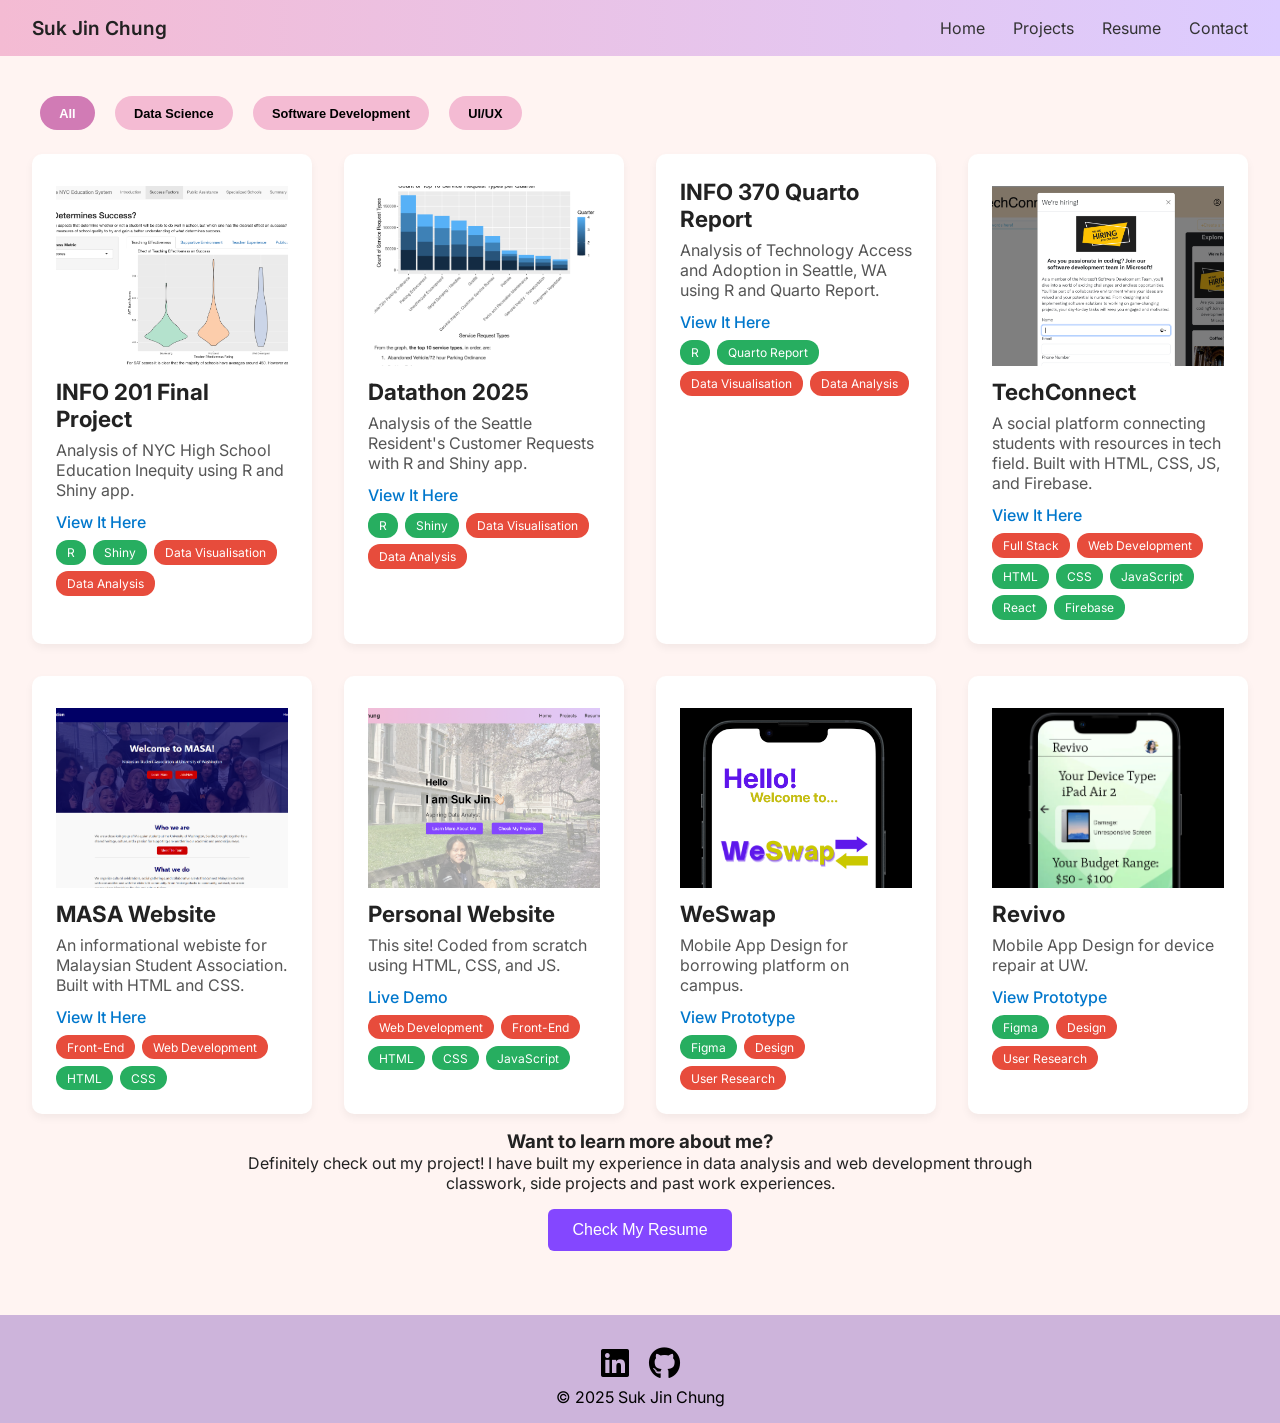
==== projects.html @ 10e208a7 "Update project image" ====
<!DOCTYPE html>
<html lang="en">
    <head>
        <meta charset="UTF-8" />
        <meta name="viewport" content="width=device-width, initial-scale=1.0" />
        <title>Suk Jin Chung | Projects</title>
        <link rel="stylesheet" href="/style.css" />
        <link rel="stylesheet" href="https://cdnjs.cloudflare.com/ajax/libs/font-awesome/6.5.0/css/all.min.css" />
        <link href="https://fonts.googleapis.com/css2?family=Inter:wght@400;600&display=swap" rel="stylesheet" />
    </head>
    <body>
        <div class="wrapper">
        <nav>
            <div class="logo">Suk Jin Chung</div>
            <div class="nav-links">
            <a href="index.html">Home</a>
            <a href="projects.html">Projects</a>
            <a href="https://drive.google.com/file/d/1RbLULfdV2YJrlM1Jq-Now0sCA2J9s1gR/view?usp=sharing" target="_blank">Resume</a>
            <a href="contact.html">Contact</a>
            </div>
        </nav>

        <main>
            
        </main>
        <div class="projects-main">
            <div class="project-menu">
                <button class="filter-btn active" data-category="all">All</button>
                <button class="filter-btn" data-category="datasci">Data Science</button>
                <button class="filter-btn" data-category="software">Software Development</button>
                <button class="filter-btn" data-category="uiux">UI/UX</button>
            </div>
              
              
            <div class="gallery">
                <div class="card" data-category="datasci" data-tags="data visualisation r shiny">
                    <img class="project-img" src="assets/info201.png" alt="project">
                    <h2>INFO 201 Final Project</h2>
                    <p>Analysis of NYC High School Education Inequity using R and Shiny app.</p>
                    <a href="https://ds1kkx-robin0sarah-chartrand.shinyapps.io/final-project-repositories-rchartra/_w_3973d9fc/#%23tab-7052-1" target="_blank">View It Here</a> 
                    <div class="card-tags">
                        <span class="tag tool">R</span>
                        <span class="tag tool">Shiny</span>
                        <span class="tag area">Data Visualisation</span>
                        <span class="tag area">Data Analysis</span>
                    </div>
                </div>
                <div class="card" data-category="datasci">
                    <img class="project-img" src="assets/datathon.png" alt="project">
                    <h2>Datathon 2025</h2>
                    <p>Analysis of the Seattle Resident's Customer Requests with R and Shiny app.</p>
                    <a href="https://sukjin620.shinyapps.io/datathon/" target="_blank">View It Here</a>
                    <div class="card-tags">
                        <span class="tag tool">R</span>
                        <span class="tag tool">Shiny</span>
                        <span class="tag area">Data Visualisation</span>
                        <span class="tag area">Data Analysis</span>
                    </div>
                </div>
                <div class="card" data-category="datasci">
                    <h2>INFO 370 Quarto Report</h2>
                    <p>Analysis of Technology Access and Adoption in Seattle, WA using R and Quarto Report.</p>
                    <a href="" target="_blank">View It Here</a>
                    <div class="card-tags">
                        <span class="tag tool">R</span>
                        <span class="tag tool">Quarto Report</span>
                        <span class="tag area">Data Visualisation</span>
                        <span class="tag area">Data Analysis</span>
                    </div>
                </div>
                <div class="card" data-category="software">
                    <img class="project-img" src="assets/Techconnect.png" alt="project">
                    <h2>TechConnect</h2>
                    <p>A social platform connecting students with resources in tech field. Built with HTML, CSS, JS, and Firebase.</p>
                    <a href="https://info340a9project.web.app/home#%23" target="_blank">View It Here</a>
                    <div class="card-tags">
                        <span class="tag area">Full Stack</span>
                        <span class="tag area">Web Development</span>
                        <span class="tag tool">HTML</span>
                        <span class="tag tool">CSS</span>
                        <span class="tag tool">JavaScript</span>
                        <span class="tag tool">React</span>
                        <span class="tag tool">Firebase</span>
                    </div>
                </div>
                <div class="card" data-category="software" data-category="uiux" data-tags="frontend html css">
                     <img class="project-img" src="assets/MASA_webpage.png" alt="project">
                    <h2>MASA Website</h2>
                    <p>An informational webiste for Malaysian Student Association. Built with HTML and CSS.</p>
                    <a href="" target="_blank">View It Here</a>
                    <div class="card-tags">
                        <span class="tag area">Front-End</span>
                        <span class="tag area">Web Development</span>
                        <span class="tag tool">HTML</span>
                        <span class="tag tool">CSS</span>
                    </div>
                </div>
                <div class="card" data-category="software">
                    <img class="project-img" src="assets/personal_website.png" alt="project">
                    <h2>Personal Website</h2>
                    <p>This site! Coded from scratch using HTML, CSS, and JS.</p>
                    <a href="https://sukjin620.github.io" target="_blank">Live Demo</a>
                    <div class="card-tags">
                        <span class="tag area">Web Development</span>
                        <span class="tag area">Front-End</span>
                        <span class="tag tool">HTML</span>
                        <span class="tag tool">CSS</span>
                        <span class="tag tool">JavaScript</span>
                    </div>
                </div>
                <div class="card" data-category="uiux">
                    <img class="project-img" src="assets/weswap.png" alt="project">
                    <h2>WeSwap</h2>
                    <p>Mobile App Design for borrowing platform on campus.</p>
                    <a href="https://www.figma.com/proto/m5sV371TEf5bDJ8uGW8uot/Final-Project?node-id=0-1&t=L2otKpD1zstfN8Ff-1" target="_blank">View Prototype</a>
                    <div class="card-tags">
                        <span class="tag tool">Figma</span>
                        <span class="tag area">Design</span>
                        <span class="tag area">User Research</span>
                    </div>
                </div>
                <div class="card" data-category="uiux">
                    <img class="project-img" src="assets/revivo.png" alt="project">
                    <h2>Revivo</h2>
                    <p>Mobile App Design for device repair at UW.</p>
                    <a href="https://www.figma.com/proto/0FlEqTnLaHVyFTnfLRvJ4r/Revivo?page-id=4%3A35&node-id=189-1664&p=f&viewport=585%2C210%2C0.21&t=RyrDdCCXHg5W9abr-1&scaling=scale-down&content-scaling=fixed&starting-point-node-id=189%3A1318" target="_blank">View Prototype</a>
                    <div class="card-tags">
                        <span class="tag tool">Figma</span>
                        <span class="tag area">Design</span>
                        <span class="tag area">User Research</span>
                    </div>
                </div>
            </div>
            <section class="learn-more-section">
                <h3>Want to learn more about me?</h3>
                <p>Definitely check out my project! I have built my experience in data analysis and web development through classwork, 
                    side projects and past work experiences.</p>
                <a href="https://drive.google.com/file/d/1RbLULfdV2YJrlM1Jq-Now0sCA2J9s1gR/view?usp=sharing">
                    <button class="primary-btn">Check My Resume</button>
                </a>
            </section>
        </div>
        <footer>
            <div class="social-icons">
                <a href="https://www.linkedin.com/in/suk-jin003/" target="_blank" aria-label="LinkedIn">
                    <i class="fab fa-linkedin fa-2x"></i>
                </a>
                <a href="https://github.com/sukjin620" target="_blank" aria-label="GitHub">
                    <i class="fab fa-github fa-2x"></i>
                </a>
            </div>
            <p>© 2025 Suk Jin Chung</p>
        </footer>
        </div>
        <script src="projects.js"></script>
    </body>
</html>
---- style.css ----
*{    
    margin: 0;
    padding: 0;
    box-sizing: border-box;
}

body{
    font-family: 'Inter', sans-serif;
    background-color: #f4f4f4;
    color: #222;
}
  
nav{
    display: flex;
    justify-content: space-between;
    align-items: center;
    padding: 1rem 2rem;
    background-image: linear-gradient(to right, #f4bbd3, #dcccff);
    position: sticky;
    top: 0;
    z-index: 1000;
}
 
.logo{
    font-weight: 600;
    font-size: 1.2rem;
}
  
.nav-links a{
    margin-left: 1.5rem;
    text-decoration: none;
    color: #333;
    transition: color 0.3s ease;
}
  
.nav-links a:hover{
    color: #0077cc;
}

.wrapper {
    display: flex;
    flex-direction: column;
    min-height: 100vh;
}

footer{
    position: relative;
    text-align: center;
    color: black;
    z-index: 10;
    background-color: #cdb4db;
}

footer p{
    padding-bottom: 1rem;
}

.social-icons{
    margin-top: 2rem;
    margin-bottom: 0.5rem;
}

.social-icons a{
    margin: 0 0.5rem;
    color: #000;
    cursor: pointer;
    text-decoration: none;
}

.social-icons a:hover{
    color: #555;
}

/* Home Page Styling*/
main{
    flex: 1;
    margin: auto;
    padding: 0 2rem;
}

#hello{
    font-size: 2em;
}

.rotating-text {
    height: 1.5em; 
    overflow: hidden;
    position: relative;
  }
  
.text-wrapper{
    display: inline-block;
    animation: scrollText 9s infinite linear forwards;
}
  
.text-wrapper p {
    margin: 0;
    height: 1.5em;
}
  
@keyframes scrollText {
    0%   { transform: translateY(0); }
    20%  { transform: translateY(0); }

    25%  { transform: translateY(-1.9em); }
    45%  { transform: translateY(-1.9em); }

    50%  { transform: translateY(-3.6em); }
    70%  { transform: translateY(-3.6em); }

    75%  { transform: translateY(0); } 
    100% { transform: translateY(0); }
  }
  

.primary-btn{
    padding: 0.75rem 1.5rem;
    font-size: 1rem;
    background-color: #8447ff;
    color: white;
    border: none;
    border-radius: 6px;
    cursor: pointer;
    margin-top: 2rem;
    display: block;
    margin: 1rem auto 0 auto;
    transition: background-color 0.3s ease;
}

.hero-content a{
    text-decoration: none;
}
  
.primary-btn:hover{
    background-color: #af2bbf;
}

.hero{
    width: 100%;
    min-height: 100vh;
    display: flex;
    align-items: center;
    justify-content: center;
    color: black;
}

.bg-pic{
    position: absolute;
    width: 100%;
    height: 100%;
    opacity: 0.35;
    z-index: -1;
    object-fit: cover;
}
  
.hero h1{
    font-size: 2.5rem;
    margin-bottom: 1rem;
}
  
.hero p{
    font-size: 1.2rem;
    color: #555;
}

.button-wrapper{
    display: flex;
    gap: 2rem;
}

.section-wrapper{
    background-color: #FFF4F2;
}

.about-section{
    display: flex;
    align-items: center;
    justify-content: center;
    gap: 2rem;
    padding: 4rem 2rem;
    max-width: 1000px;
    margin: auto;
    flex-wrap: wrap; 
}

.about-img{
    width: 300px;
    max-width: 100%;
    border-radius: 10px;
    object-fit: cover;
}

.about-text{
    flex: 1;
    min-width: 250px;
}

.photo-gallery {
    padding: 2rem;
    text-align: left;
    margin-left: 2rem;
}

.gallery-scroll {
    display: flex;
    gap: 1.5rem;
    overflow-x: auto;
    padding: 1rem 0;
    scroll-snap-type: x mandatory;
}

.photo-card {
    width: 200px;
    height: 250px;
    perspective: 1000px;
    flex: 0 0 auto;
    scroll-snap-align: start;
}

.card-inner {
    width: 100%;
    height: 100%;
    position: relative;
    transform-style: preserve-3d;
    transition: transform 0.6s;
}

.photo-card:hover .card-inner {
    transform: rotateY(180deg);
}

.card-front, .card-back {
    width: 100%;
    height: 100%;
    position: absolute;
    backface-visibility: hidden;
    border-radius: 10px;
    overflow: hidden;
    box-shadow: 0 4px 10px rgba(0, 0, 0, 0.1);
}

.card-front img {
    width: 100%;
    height: 100%;
    object-fit: cover;
}

.card-back {
    background-color: #f4f4f4;
    color: #333;
    transform: rotateY(180deg);
    display: flex;
    align-items: center;
    justify-content: center;
    padding: 1rem;
}

.me-section {
    text-align: center;
    padding: 3rem 2rem;
    width: 70%;
    margin: auto;
}

.traits {
    display: flex;
    flex-wrap: wrap;
    justify-content: center;
    gap: 1rem;
    margin-top: 0.5rem;
    margin-bottom: 2rem;
    padding: 0 1rem;
}

.trait {
    background-color: #f4bbd3;
    padding: 0.75rem 1.2rem;
    border-radius: 20px;
    cursor: grab;
    font-weight: bold;
    transition: transform 0.2s;
    flex: 1 1 auto;
    min-width: 140px;       
    max-width: 220px;
    text-align: center;
}

.trait:active{
    transform: scale(1.1);
  }

.test-tube{
    position: relative;
    width: 100px;
    height: 300px;
    margin: 2rem auto;
    border: 4px solid #999;
    border-radius: 20px 20px 50px 50px;
    overflow: hidden;
    background-color: #eee;
}

.tube-fill{
    position: absolute;
    bottom: 0;
    width: 100%;
    height: 0%;
    background: linear-gradient(to top, #ffc0cb, #d17bb5);
    transition: height 0.5s ease;
    overflow: hidden;
}

.bubbles{
    position: absolute;
    width: 100%;
    height: 100%;
    background-image: radial-gradient(circle, rgba(255,255,255,0.7) 4px, transparent 4px);
    background-size: 20px 20px;
    animation: bubble 2s infinite linear;
    opacity: 0.4;
}

@keyframes bubble{
    from {
      background-position: 0 100%;
    }
    to {
      background-position: 0 0%;
    }
}
#me-image-wrapper{
    text-align: center;
    opacity: 0;
}
  
#me-image-wrapper.visible {
    display: block;
    opacity: 1;
    transition: opacity 0.5s ease;
    cursor: pointer;
}

#me-image-wrapper.hidden {
    display: none;
  }

#me-image {
    margin-top: 2rem;
    width: 200px;
    border-radius: 50%;
    transition: opacity 0.5s ease;
    opacity: 1;
}

.retry-hint {
    margin-top: 0.5rem;
    font-size: 0.9rem;
    color: #666;
}

.learn-more-section{
    text-align: center;
    width: 70%;
    margin: auto;
    padding-bottom: 2rem;
    background-color: #FFF4F2;
}

.learn-more-section a{
    text-decoration: none;
}

  
/* Projects Page Styling*/
.projects-main{
    background-color: #FFF4F2;
    width: 100vw;
    padding: 2rem;
}

.filter-btn.active {
    background-color: #d17bb5;
    color: white;
}

.project-menu{
    text-align: left;
}

.project-menu button {
    background-color: #f4bbd3;
    border: none;
    padding: 0.6rem 1.2rem;
    margin: 0.5rem;
    border-radius: 20px;
    cursor: pointer;
    font-weight: bold;
    transition: background-color 0.3s;
    font-size: 0.8em;
}
  
.project-menu button.active, .project-menu button:hover {
    background-color: #d17bb5;
}
  
.gallery{
    display: grid;
    grid-template-columns: repeat(auto-fit, minmax(280px, 1fr));
    gap: 2rem;
    margin-top: 1rem;
    margin-bottom: 1rem;
}

.card{
    width: 100%;
    max-width: 400px;
    background-color: #fff;
    border-radius: 10px;
    padding: 1.5rem;
    box-shadow: 0 4px 8px rgba(0,0,0,0.05);
    transition: transform 0.2s ease;
}
  
.card:hover{
    transform: scale(1.05);
    box-shadow: 0 6px 20px rgba(0, 0, 0, 0.15);
}
  
.card h2{
    font-size: clamp(1.2rem, 2.5vw, 1.4rem);
    margin-bottom: 0.5rem;
}
  
.card p{
    color: #555;
    font-size: clamp(0.9rem, 2vw, 1rem);
    margin-bottom: 0.75rem;
}

.project-img{
    height: 180px;
    width: 100%;
    object-fit: cover;
    display: block;
    margin-top: 0.5rem;
    margin-bottom: 0.75rem;
}
  
.card a{
    text-decoration: none;
    font-size: clamp(0.9rem, 2vw, 1rem);
    color: #0077cc;
    font-weight: 500;
}

.card a:hover {
    text-decoration: underline;
}
   
.card-tags{
    margin-top: 0.5rem;
    display: flex;
    gap: 0.4rem;
    font-size: clamp(0.8rem, 2vw, 1rem);
    flex-wrap: wrap;
}
  
.tag.area{
    background-color: #e74c3c;
    color: white;
    border-radius: 12px;
    padding: 0.3rem 0.7rem;
    font-size: 0.75rem;
}

.tag.tool{
    background-color: #27ae60;
    color: white;
    border-radius: 12px;
    padding: 0.3rem 0.7rem;
    font-size: 0.75rem;
}
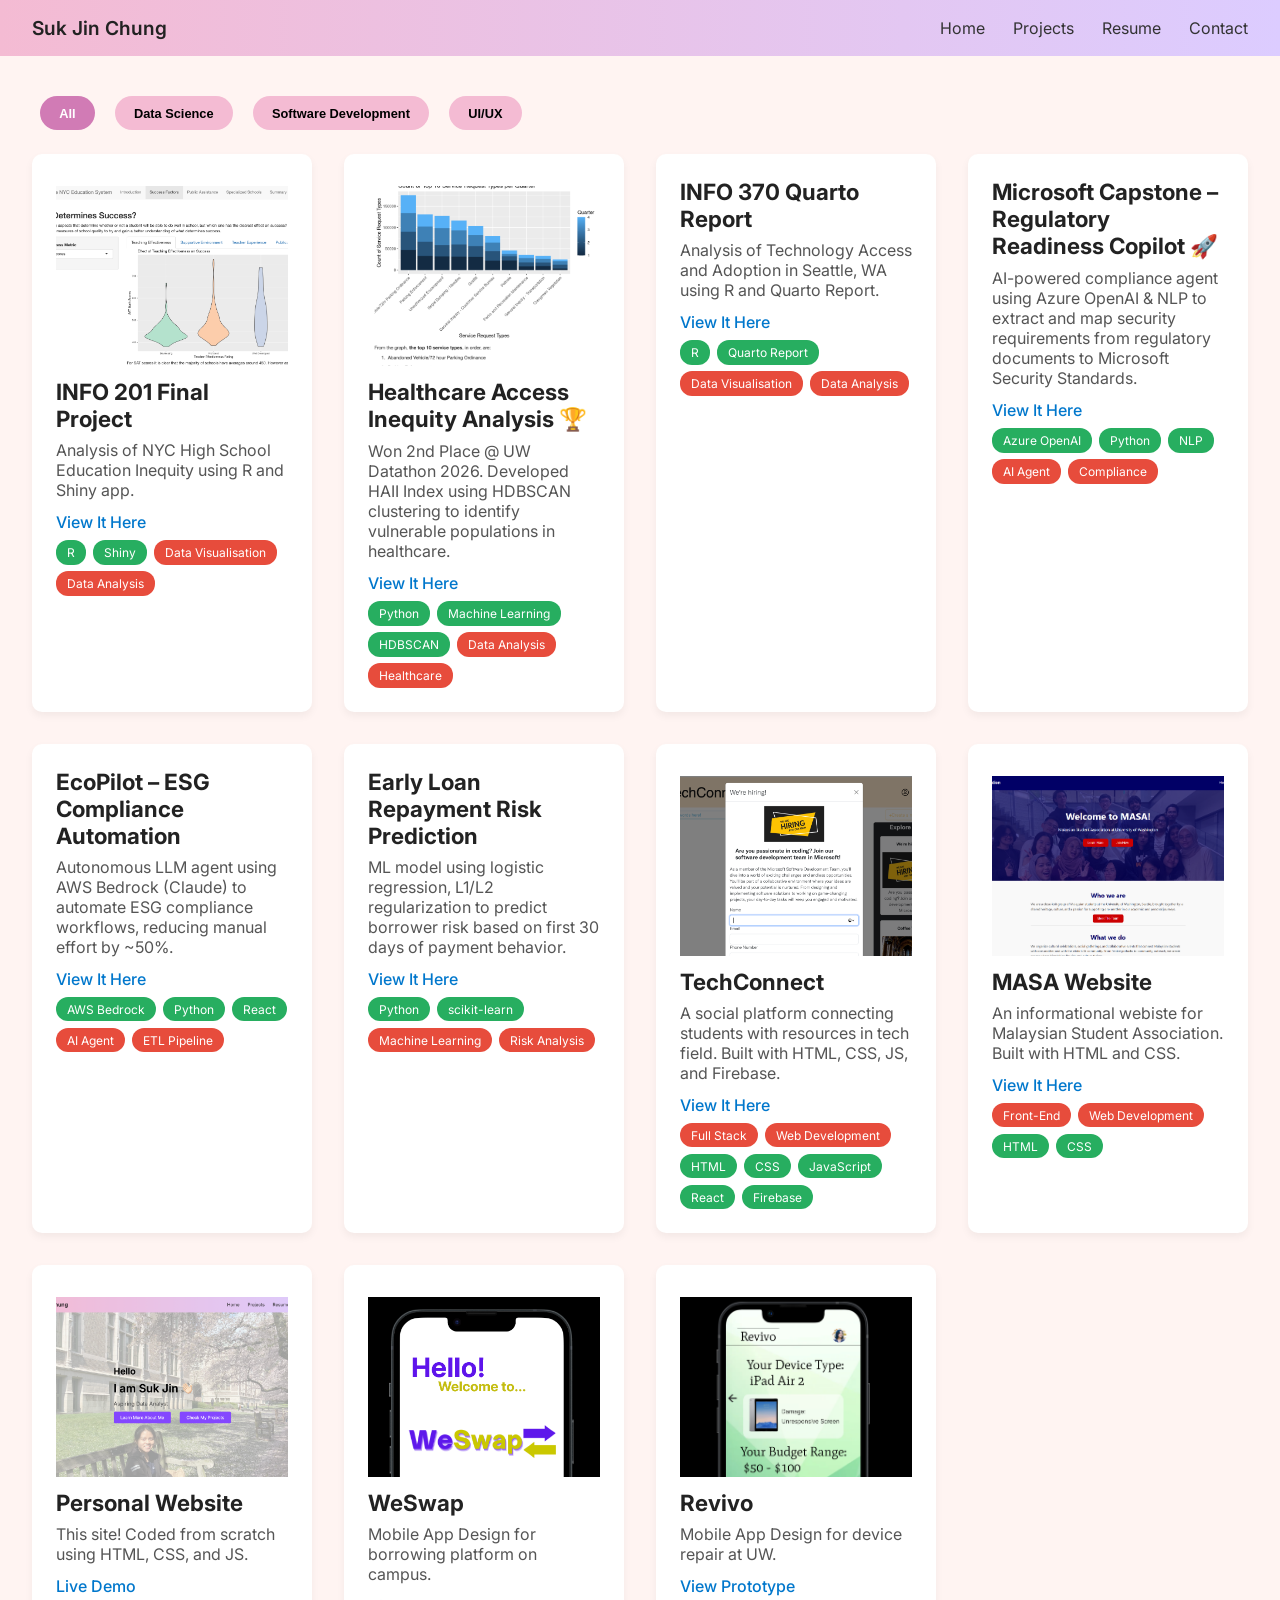
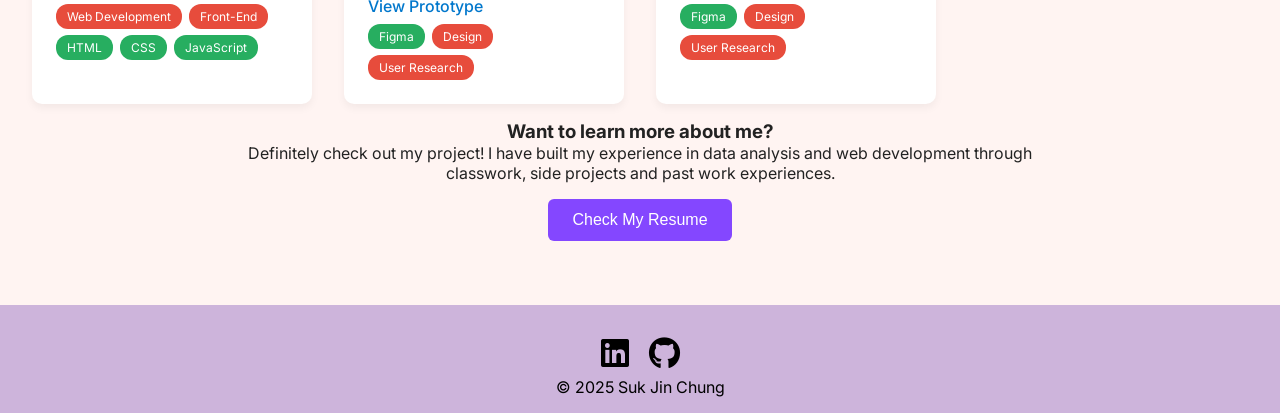
==== commit 272a7152: "update projects" ====
--- a/projects.html
+++ b/projects.html
@@ -47,14 +47,15 @@
                 </div>
                 <div class="card" data-category="datasci">
                     <img class="project-img" src="assets/datathon.png" alt="project">
-                    <h2>Datathon 2025</h2>
-                    <p>Analysis of the Seattle Resident's Customer Requests with R and Shiny app.</p>
-                    <a href="https://sukjin620.shinyapps.io/datathon/" target="_blank">View It Here</a>
+                    <h2>Healthcare Access Inequity Analysis 🏆</h2>
+                    <p>Won 2nd Place @ UW Datathon 2026. Developed HAII Index using HDBSCAN clustering to identify vulnerable populations in healthcare.</p>
+                    <a href="https://github.com/Nandini393/HealthcareAccessInequalityAnalysis" target="_blank">View It Here</a>
                     <div class="card-tags">
-                        <span class="tag tool">R</span>
-                        <span class="tag tool">Shiny</span>
-                        <span class="tag area">Data Visualisation</span>
+                        <span class="tag tool">Python</span>
+                        <span class="tag tool">Machine Learning</span>
+                        <span class="tag tool">HDBSCAN</span>
                         <span class="tag area">Data Analysis</span>
+                        <span class="tag area">Healthcare</span>
                     </div>
                 </div>
                 <div class="card" data-category="datasci">
@@ -66,6 +67,41 @@
                         <span class="tag tool">Quarto Report</span>
                         <span class="tag area">Data Visualisation</span>
                         <span class="tag area">Data Analysis</span>
+                    </div>
+                </div>
+                <div class="card" data-category="datasci">
+                    <h2>Microsoft Capstone – Regulatory Readiness Copilot 🚀</h2>
+                    <p>AI-powered compliance agent using Azure OpenAI & NLP to extract and map security requirements from regulatory documents to Microsoft Security Standards.</p>
+                    <a href="" target="_blank">View It Here</a>
+                    <div class="card-tags">
+                        <span class="tag tool">Azure OpenAI</span>
+                        <span class="tag tool">Python</span>
+                        <span class="tag tool">NLP</span>
+                        <span class="tag area">AI Agent</span>
+                        <span class="tag area">Compliance</span>
+                    </div>
+                </div>
+                <div class="card" data-category="datasci">
+                    <h2>EcoPilot – ESG Compliance Automation</h2>
+                    <p>Autonomous LLM agent using AWS Bedrock (Claude) to automate ESG compliance workflows, reducing manual effort by ~50%.</p>
+                    <a href="" target="_blank">View It Here</a>
+                    <div class="card-tags">
+                        <span class="tag tool">AWS Bedrock</span>
+                        <span class="tag tool">Python</span>
+                        <span class="tag tool">React</span>
+                        <span class="tag area">AI Agent</span>
+                        <span class="tag area">ETL Pipeline</span>
+                    </div>
+                </div>
+                <div class="card" data-category="datasci">
+                    <h2>Early Loan Repayment Risk Prediction</h2>
+                    <p>ML model using logistic regression, L1/L2 regularization to predict borrower risk based on first 30 days of payment behavior.</p>
+                    <a href="" target="_blank">View It Here</a>
+                    <div class="card-tags">
+                        <span class="tag tool">Python</span>
+                        <span class="tag tool">scikit-learn</span>
+                        <span class="tag area">Machine Learning</span>
+                        <span class="tag area">Risk Analysis</span>
                     </div>
                 </div>
                 <div class="card" data-category="software">
@@ -154,4 +190,4 @@
         </div>
         <script src="projects.js"></script>
     </body>
-</html>
+</html>
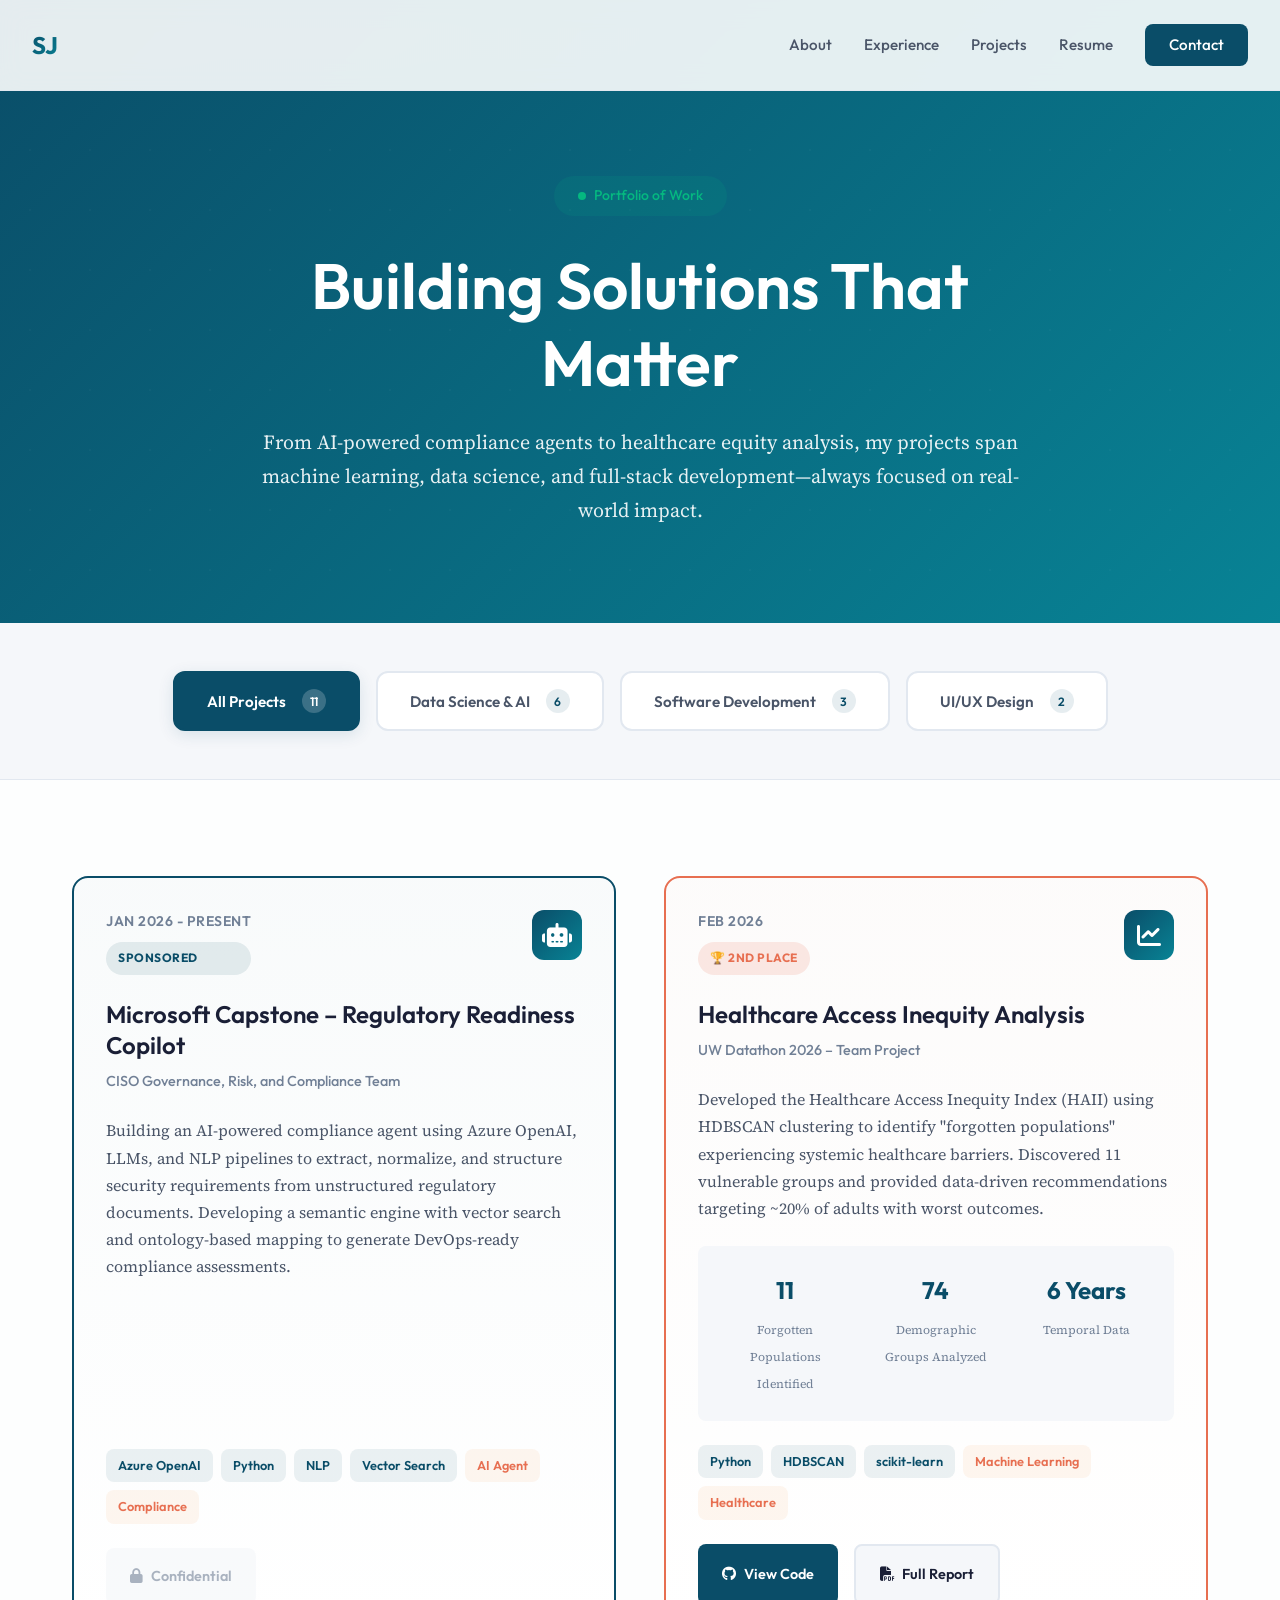
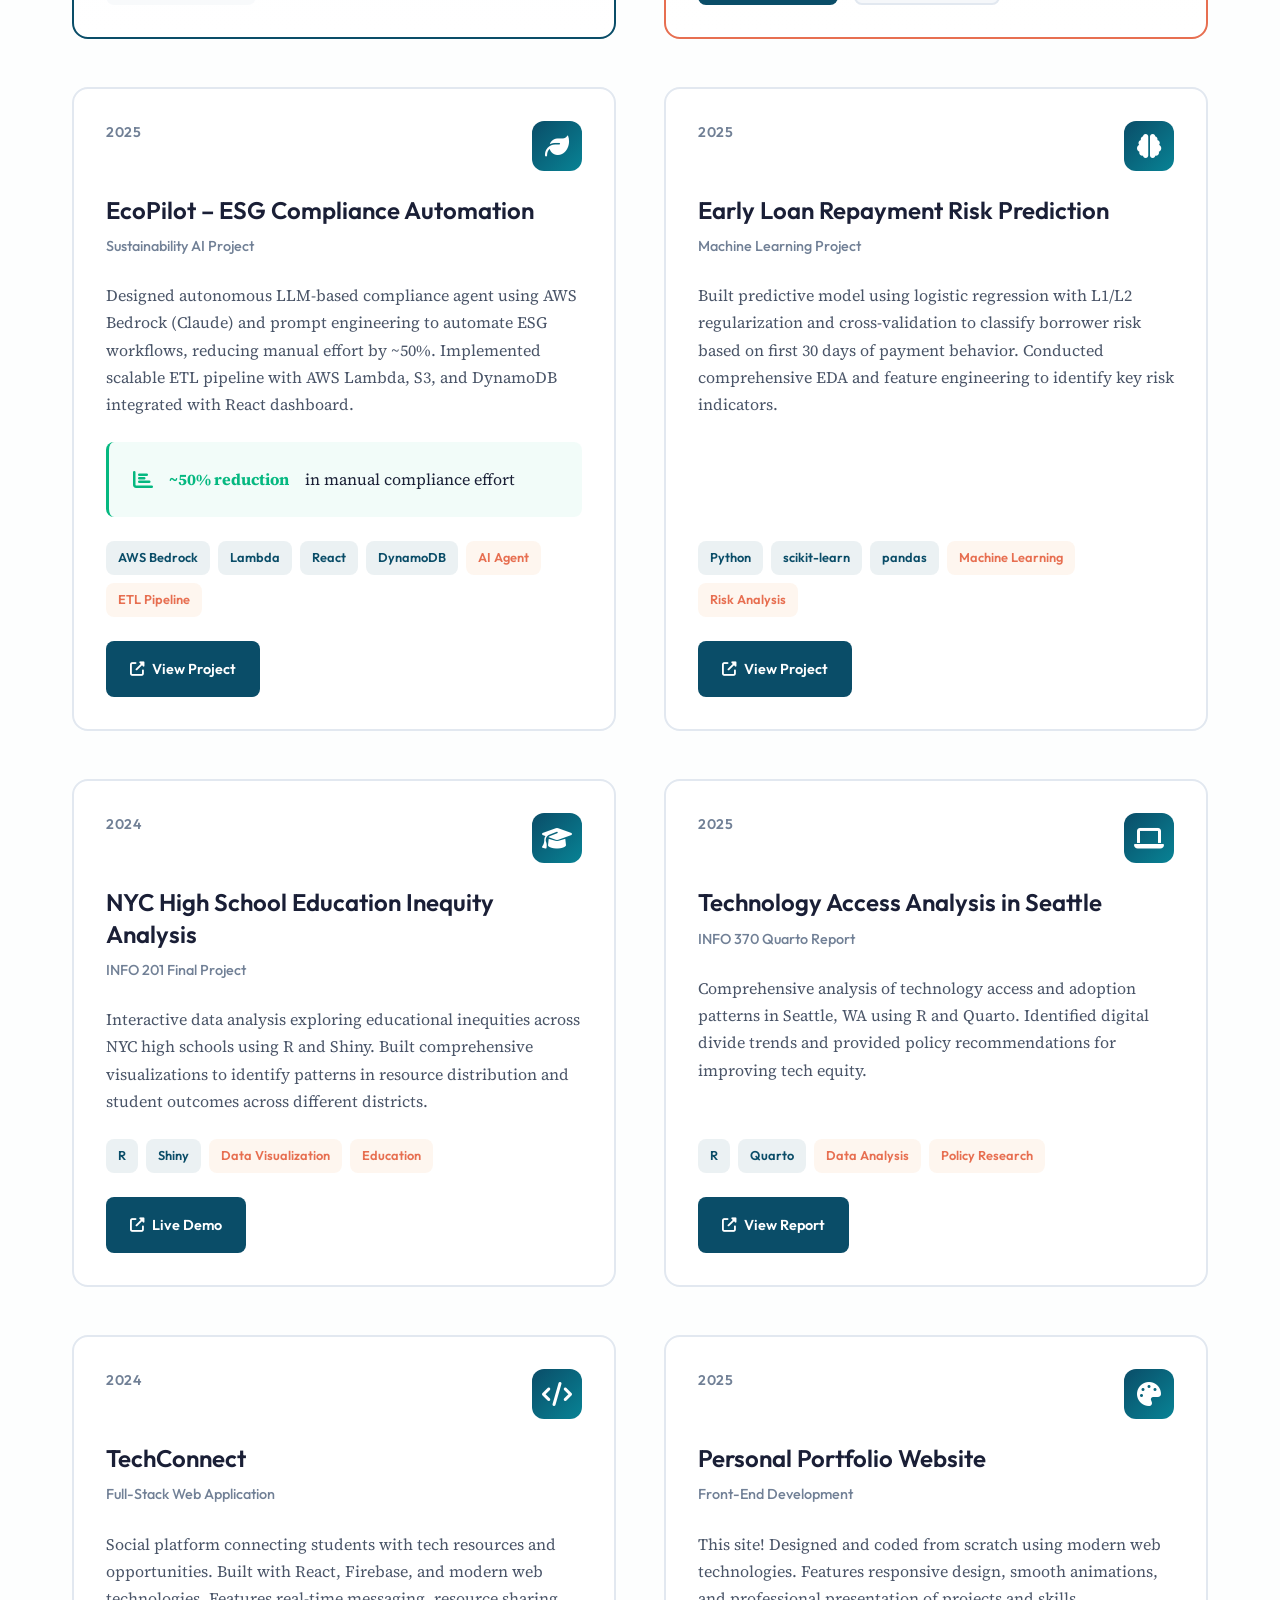
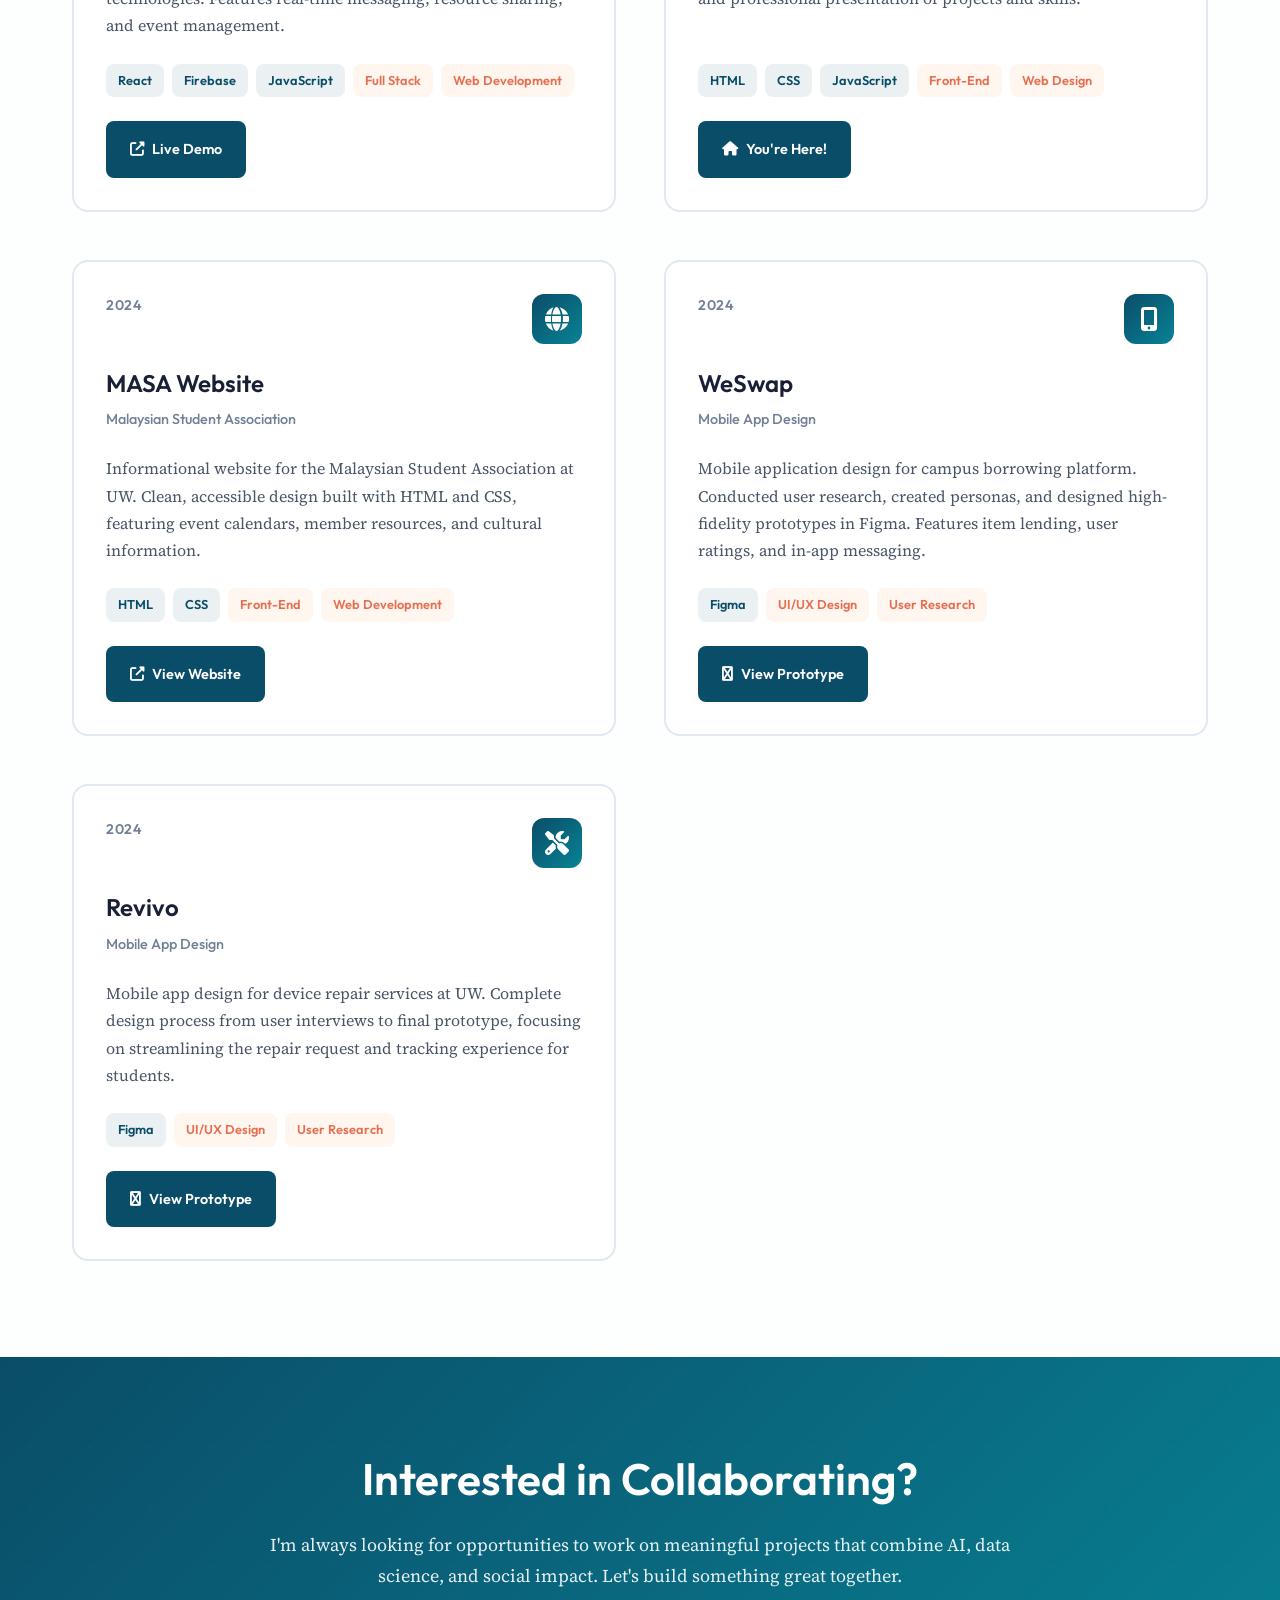
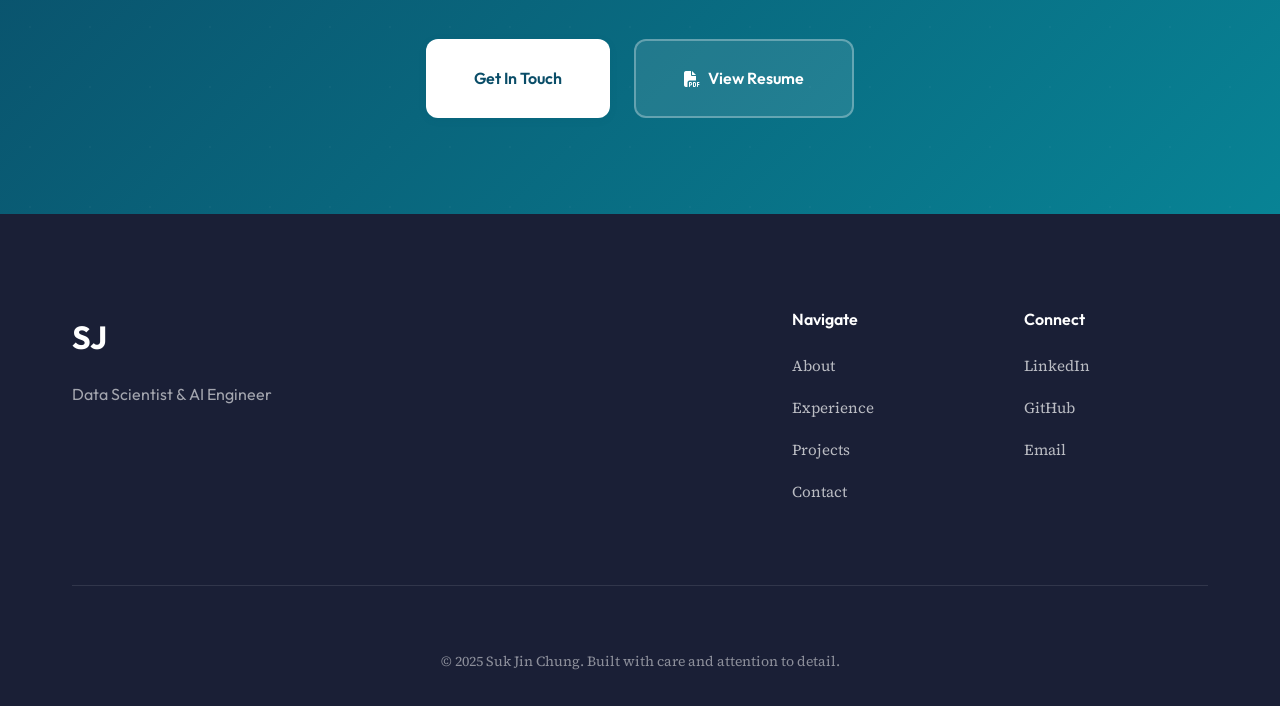
==== commit 47e0d345: "update design" ====
--- a/projects.html
+++ b/projects.html
@@ -1,193 +1,515 @@
 <!DOCTYPE html>
 <html lang="en">
-    <head>
-        <meta charset="UTF-8" />
-        <meta name="viewport" content="width=device-width, initial-scale=1.0" />
-        <title>Suk Jin Chung | Projects</title>
-        <link rel="stylesheet" href="/style.css" />
-        <link rel="stylesheet" href="https://cdnjs.cloudflare.com/ajax/libs/font-awesome/6.5.0/css/all.min.css" />
-        <link href="https://fonts.googleapis.com/css2?family=Inter:wght@400;600&display=swap" rel="stylesheet" />
-    </head>
-    <body>
-        <div class="wrapper">
-        <nav>
-            <div class="logo">Suk Jin Chung</div>
+<head>
+    <meta charset="UTF-8">
+    <meta name="viewport" content="width=device-width, initial-scale=1.0">
+    <title>Projects | Suk Jin Chung</title>
+    <link rel="stylesheet" href="style.css">
+    <link rel="stylesheet" href="projects-style.css">
+    <link rel="stylesheet" href="https://cdnjs.cloudflare.com/ajax/libs/font-awesome/6.5.0/css/all.min.css">
+    <link href="https://fonts.googleapis.com/css2?family=Outfit:wght@300;400;600;700&family=Source+Serif+4:wght@400;600&display=swap" rel="stylesheet">
+</head>
+<body>
+    <!-- Navigation -->
+    <nav class="navbar">
+        <div class="nav-container">
+            <a href="index.html" class="logo">SJ</a>
             <div class="nav-links">
-            <a href="index.html">Home</a>
-            <a href="projects.html">Projects</a>
-            <a href="https://drive.google.com/file/d/1RbLULfdV2YJrlM1Jq-Now0sCA2J9s1gR/view?usp=sharing" target="_blank">Resume</a>
-            <a href="contact.html">Contact</a>
-            </div>
-        </nav>
-
-        <main>
-            
-        </main>
-        <div class="projects-main">
-            <div class="project-menu">
-                <button class="filter-btn active" data-category="all">All</button>
-                <button class="filter-btn" data-category="datasci">Data Science</button>
-                <button class="filter-btn" data-category="software">Software Development</button>
-                <button class="filter-btn" data-category="uiux">UI/UX</button>
-            </div>
-              
-              
-            <div class="gallery">
-                <div class="card" data-category="datasci" data-tags="data visualisation r shiny">
-                    <img class="project-img" src="assets/info201.png" alt="project">
-                    <h2>INFO 201 Final Project</h2>
-                    <p>Analysis of NYC High School Education Inequity using R and Shiny app.</p>
-                    <a href="https://ds1kkx-robin0sarah-chartrand.shinyapps.io/final-project-repositories-rchartra/_w_3973d9fc/#%23tab-7052-1" target="_blank">View It Here</a> 
-                    <div class="card-tags">
-                        <span class="tag tool">R</span>
-                        <span class="tag tool">Shiny</span>
-                        <span class="tag area">Data Visualisation</span>
-                        <span class="tag area">Data Analysis</span>
-                    </div>
+                <a href="index.html#about">About</a>
+                <a href="index.html#experience">Experience</a>
+                <a href="projects.html">Projects</a>
+                <a href="https://drive.google.com/file/d/1RbLULfdV2YJrlM1Jq-Now0sCA2J9s1gR/view?usp=sharing" target="_blank">Resume</a>
+                <a href="contact.html" class="nav-cta">Contact</a>
+            </div>
+            <button class="mobile-toggle" aria-label="Toggle menu">
+                <span></span>
+                <span></span>
+                <span></span>
+            </button>
+        </div>
+    </nav>
+
+    <!-- Projects Hero -->
+    <section class="projects-hero">
+        <div class="container">
+            <div class="projects-hero-content">
+                <div class="hero-badge">
+                    <span class="badge-dot"></span>
+                    Portfolio of Work
                 </div>
-                <div class="card" data-category="datasci">
-                    <img class="project-img" src="assets/datathon.png" alt="project">
-                    <h2>Healthcare Access Inequity Analysis 🏆</h2>
-                    <p>Won 2nd Place @ UW Datathon 2026. Developed HAII Index using HDBSCAN clustering to identify vulnerable populations in healthcare.</p>
-                    <a href="https://github.com/Nandini393/HealthcareAccessInequalityAnalysis" target="_blank">View It Here</a>
-                    <div class="card-tags">
-                        <span class="tag tool">Python</span>
-                        <span class="tag tool">Machine Learning</span>
-                        <span class="tag tool">HDBSCAN</span>
-                        <span class="tag area">Data Analysis</span>
-                        <span class="tag area">Healthcare</span>
-                    </div>
+                <h1>Building Solutions That Matter</h1>
+                <p>
+                    From AI-powered compliance agents to healthcare equity analysis, my projects span 
+                    machine learning, data science, and full-stack development—always focused on real-world impact.
+                </p>
+            </div>
+        </div>
+    </section>
+
+    <!-- Filter Section -->
+    <section class="filter-section">
+        <div class="container">
+            <div class="filter-controls">
+                <button class="filter-btn active" data-category="all">
+                    <span>All Projects</span>
+                    <span class="count">11</span>
+                </button>
+                <button class="filter-btn" data-category="datasci">
+                    <span>Data Science & AI</span>
+                    <span class="count">6</span>
+                </button>
+                <button class="filter-btn" data-category="software">
+                    <span>Software Development</span>
+                    <span class="count">3</span>
+                </button>
+                <button class="filter-btn" data-category="uiux">
+                    <span>UI/UX Design</span>
+                    <span class="count">2</span>
+                </button>
+            </div>
+        </div>
+    </section>
+
+    <!-- Projects Grid -->
+    <section class="projects-section">
+        <div class="container">
+            <div class="projects-grid">
+                
+                <!-- Microsoft Capstone -->
+                <article class="project-card featured" data-category="datasci">
+                    <div class="project-header">
+                        <div class="project-meta">
+                            <span class="project-date">Jan 2026 - Present</span>
+                            <span class="project-badge sponsored">Sponsored</span>
+                        </div>
+                        <div class="project-category">
+                            <i class="fas fa-robot"></i>
+                        </div>
+                    </div>
+                    <div class="project-content">
+                        <h2>Microsoft Capstone – Regulatory Readiness Copilot</h2>
+                        <p class="project-team">CISO Governance, Risk, and Compliance Team</p>
+                        <p class="project-description">
+                            Building an AI-powered compliance agent using Azure OpenAI, LLMs, and NLP pipelines to 
+                            extract, normalize, and structure security requirements from unstructured regulatory documents. 
+                            Developing a semantic engine with vector search and ontology-based mapping to generate 
+                            DevOps-ready compliance assessments.
+                        </p>
+                        <div class="project-tags">
+                            <span class="tag tool">Azure OpenAI</span>
+                            <span class="tag tool">Python</span>
+                            <span class="tag tool">NLP</span>
+                            <span class="tag tool">Vector Search</span>
+                            <span class="tag area">AI Agent</span>
+                            <span class="tag area">Compliance</span>
+                        </div>
+                        <div class="project-links">
+                            <a href="" class="project-link disabled">
+                                <i class="fas fa-lock"></i> Confidential
+                            </a>
+                        </div>
+                    </div>
+                </article>
+
+                <!-- Datathon 2026 -->
+                <article class="project-card award" data-category="datasci">
+                    <div class="project-header">
+                        <div class="project-meta">
+                            <span class="project-date">Feb 2026</span>
+                            <span class="project-badge award">🏆 2nd Place</span>
+                        </div>
+                        <div class="project-category">
+                            <i class="fas fa-chart-line"></i>
+                        </div>
+                    </div>
+                    <div class="project-content">
+                        <h2>Healthcare Access Inequity Analysis</h2>
+                        <p class="project-team">UW Datathon 2026 – Team Project</p>
+                        <p class="project-description">
+                            Developed the Healthcare Access Inequity Index (HAII) using HDBSCAN clustering to identify 
+                            "forgotten populations" experiencing systemic healthcare barriers. Discovered 11 vulnerable 
+                            groups and provided data-driven recommendations targeting ~20% of adults with worst outcomes.
+                        </p>
+                        <div class="project-impact">
+                            <div class="impact-stat">
+                                <strong>11</strong>
+                                <span>Forgotten Populations Identified</span>
+                            </div>
+                            <div class="impact-stat">
+                                <strong>74</strong>
+                                <span>Demographic Groups Analyzed</span>
+                            </div>
+                            <div class="impact-stat">
+                                <strong>6 Years</strong>
+                                <span>Temporal Data</span>
+                            </div>
+                        </div>
+                        <div class="project-tags">
+                            <span class="tag tool">Python</span>
+                            <span class="tag tool">HDBSCAN</span>
+                            <span class="tag tool">scikit-learn</span>
+                            <span class="tag area">Machine Learning</span>
+                            <span class="tag area">Healthcare</span>
+                        </div>
+                        <div class="project-links">
+                            <a href="https://github.com/Nandini393/HealthcareAccessInequalityAnalysis" target="_blank" class="project-link">
+                                <i class="fab fa-github"></i> View Code
+                            </a>
+                            <a href="https://drive.google.com/file/d/110b2HqIycVKnnKbJkrfELUhCpZtGLF89/view?usp=sharing" target="_blank" class="project-link secondary">
+                                <i class="fas fa-file-pdf"></i> Full Report
+                            </a>
+                        </div>
+                    </div>
+                </article>
+
+                <!-- EcoPilot -->
+                <article class="project-card" data-category="datasci">
+                    <div class="project-header">
+                        <div class="project-meta">
+                            <span class="project-date">2025</span>
+                        </div>
+                        <div class="project-category">
+                            <i class="fas fa-leaf"></i>
+                        </div>
+                    </div>
+                    <div class="project-content">
+                        <h2>EcoPilot – ESG Compliance Automation</h2>
+                        <p class="project-team">Sustainability AI Project</p>
+                        <p class="project-description">
+                            Designed autonomous LLM-based compliance agent using AWS Bedrock (Claude) and prompt 
+                            engineering to automate ESG workflows, reducing manual effort by ~50%. Implemented 
+                            scalable ETL pipeline with AWS Lambda, S3, and DynamoDB integrated with React dashboard.
+                        </p>
+                        <div class="project-highlight">
+                            <i class="fas fa-chart-bar"></i>
+                            <strong>~50% reduction</strong> in manual compliance effort
+                        </div>
+                        <div class="project-tags">
+                            <span class="tag tool">AWS Bedrock</span>
+                            <span class="tag tool">Lambda</span>
+                            <span class="tag tool">React</span>
+                            <span class="tag tool">DynamoDB</span>
+                            <span class="tag area">AI Agent</span>
+                            <span class="tag area">ETL Pipeline</span>
+                        </div>
+                        <div class="project-links">
+                            <a href="" class="project-link">
+                                <i class="fas fa-external-link-alt"></i> View Project
+                            </a>
+                        </div>
+                    </div>
+                </article>
+
+                <!-- Loan Prediction -->
+                <article class="project-card" data-category="datasci">
+                    <div class="project-header">
+                        <div class="project-meta">
+                            <span class="project-date">2025</span>
+                        </div>
+                        <div class="project-category">
+                            <i class="fas fa-brain"></i>
+                        </div>
+                    </div>
+                    <div class="project-content">
+                        <h2>Early Loan Repayment Risk Prediction</h2>
+                        <p class="project-team">Machine Learning Project</p>
+                        <p class="project-description">
+                            Built predictive model using logistic regression with L1/L2 regularization and cross-validation 
+                            to classify borrower risk based on first 30 days of payment behavior. Conducted comprehensive 
+                            EDA and feature engineering to identify key risk indicators.
+                        </p>
+                        <div class="project-tags">
+                            <span class="tag tool">Python</span>
+                            <span class="tag tool">scikit-learn</span>
+                            <span class="tag tool">pandas</span>
+                            <span class="tag area">Machine Learning</span>
+                            <span class="tag area">Risk Analysis</span>
+                        </div>
+                        <div class="project-links">
+                            <a href="" class="project-link">
+                                <i class="fas fa-external-link-alt"></i> View Project
+                            </a>
+                        </div>
+                    </div>
+                </article>
+
+                <!-- INFO 201 -->
+                <article class="project-card" data-category="datasci">
+                    <div class="project-header">
+                        <div class="project-meta">
+                            <span class="project-date">2024</span>
+                        </div>
+                        <div class="project-category">
+                            <i class="fas fa-graduation-cap"></i>
+                        </div>
+                    </div>
+                    <div class="project-content">
+                        <h2>NYC High School Education Inequity Analysis</h2>
+                        <p class="project-team">INFO 201 Final Project</p>
+                        <p class="project-description">
+                            Interactive data analysis exploring educational inequities across NYC high schools using 
+                            R and Shiny. Built comprehensive visualizations to identify patterns in resource distribution 
+                            and student outcomes across different districts.
+                        </p>
+                        <div class="project-tags">
+                            <span class="tag tool">R</span>
+                            <span class="tag tool">Shiny</span>
+                            <span class="tag area">Data Visualization</span>
+                            <span class="tag area">Education</span>
+                        </div>
+                        <div class="project-links">
+                            <a href="https://ds1kkx-robin0sarah-chartrand.shinyapps.io/final-project-repositories-rchartra/_w_3973d9fc/#%23tab-7052-1" target="_blank" class="project-link">
+                                <i class="fas fa-external-link-alt"></i> Live Demo
+                            </a>
+                        </div>
+                    </div>
+                </article>
+
+                <!-- INFO 370 -->
+                <article class="project-card" data-category="datasci">
+                    <div class="project-header">
+                        <div class="project-meta">
+                            <span class="project-date">2025</span>
+                        </div>
+                        <div class="project-category">
+                            <i class="fas fa-laptop"></i>
+                        </div>
+                    </div>
+                    <div class="project-content">
+                        <h2>Technology Access Analysis in Seattle</h2>
+                        <p class="project-team">INFO 370 Quarto Report</p>
+                        <p class="project-description">
+                            Comprehensive analysis of technology access and adoption patterns in Seattle, WA using R 
+                            and Quarto. Identified digital divide trends and provided policy recommendations for 
+                            improving tech equity.
+                        </p>
+                        <div class="project-tags">
+                            <span class="tag tool">R</span>
+                            <span class="tag tool">Quarto</span>
+                            <span class="tag area">Data Analysis</span>
+                            <span class="tag area">Policy Research</span>
+                        </div>
+                        <div class="project-links">
+                            <a href="" class="project-link">
+                                <i class="fas fa-external-link-alt"></i> View Report
+                            </a>
+                        </div>
+                    </div>
+                </article>
+
+                <!-- TechConnect -->
+                <article class="project-card" data-category="software">
+                    <div class="project-header">
+                        <div class="project-meta">
+                            <span class="project-date">2024</span>
+                        </div>
+                        <div class="project-category">
+                            <i class="fas fa-code"></i>
+                        </div>
+                    </div>
+                    <div class="project-content">
+                        <h2>TechConnect</h2>
+                        <p class="project-team">Full-Stack Web Application</p>
+                        <p class="project-description">
+                            Social platform connecting students with tech resources and opportunities. Built with 
+                            React, Firebase, and modern web technologies. Features real-time messaging, resource 
+                            sharing, and event management.
+                        </p>
+                        <div class="project-tags">
+                            <span class="tag tool">React</span>
+                            <span class="tag tool">Firebase</span>
+                            <span class="tag tool">JavaScript</span>
+                            <span class="tag area">Full Stack</span>
+                            <span class="tag area">Web Development</span>
+                        </div>
+                        <div class="project-links">
+                            <a href="https://info340a9project.web.app/home#%23" target="_blank" class="project-link">
+                                <i class="fas fa-external-link-alt"></i> Live Demo
+                            </a>
+                        </div>
+                    </div>
+                </article>
+
+                <!-- Personal Website -->
+                <article class="project-card" data-category="software">
+                    <div class="project-header">
+                        <div class="project-meta">
+                            <span class="project-date">2025</span>
+                        </div>
+                        <div class="project-category">
+                            <i class="fas fa-palette"></i>
+                        </div>
+                    </div>
+                    <div class="project-content">
+                        <h2>Personal Portfolio Website</h2>
+                        <p class="project-team">Front-End Development</p>
+                        <p class="project-description">
+                            This site! Designed and coded from scratch using modern web technologies. Features 
+                            responsive design, smooth animations, and professional presentation of projects and skills.
+                        </p>
+                        <div class="project-tags">
+                            <span class="tag tool">HTML</span>
+                            <span class="tag tool">CSS</span>
+                            <span class="tag tool">JavaScript</span>
+                            <span class="tag area">Front-End</span>
+                            <span class="tag area">Web Design</span>
+                        </div>
+                        <div class="project-links">
+                            <a href="https://sukjin620.github.io" target="_blank" class="project-link">
+                                <i class="fas fa-home"></i> You're Here!
+                            </a>
+                        </div>
+                    </div>
+                </article>
+
+                <!-- MASA Website -->
+                <article class="project-card" data-category="software">
+                    <div class="project-header">
+                        <div class="project-meta">
+                            <span class="project-date">2024</span>
+                        </div>
+                        <div class="project-category">
+                            <i class="fas fa-globe"></i>
+                        </div>
+                    </div>
+                    <div class="project-content">
+                        <h2>MASA Website</h2>
+                        <p class="project-team">Malaysian Student Association</p>
+                        <p class="project-description">
+                            Informational website for the Malaysian Student Association at UW. Clean, accessible 
+                            design built with HTML and CSS, featuring event calendars, member resources, and 
+                            cultural information.
+                        </p>
+                        <div class="project-tags">
+                            <span class="tag tool">HTML</span>
+                            <span class="tag tool">CSS</span>
+                            <span class="tag area">Front-End</span>
+                            <span class="tag area">Web Development</span>
+                        </div>
+                        <div class="project-links">
+                            <a href="" class="project-link">
+                                <i class="fas fa-external-link-alt"></i> View Website
+                            </a>
+                        </div>
+                    </div>
+                </article>
+
+                <!-- WeSwap -->
+                <article class="project-card" data-category="uiux">
+                    <div class="project-header">
+                        <div class="project-meta">
+                            <span class="project-date">2024</span>
+                        </div>
+                        <div class="project-category">
+                            <i class="fas fa-mobile-alt"></i>
+                        </div>
+                    </div>
+                    <div class="project-content">
+                        <h2>WeSwap</h2>
+                        <p class="project-team">Mobile App Design</p>
+                        <p class="project-description">
+                            Mobile application design for campus borrowing platform. Conducted user research, 
+                            created personas, and designed high-fidelity prototypes in Figma. Features item 
+                            lending, user ratings, and in-app messaging.
+                        </p>
+                        <div class="project-tags">
+                            <span class="tag tool">Figma</span>
+                            <span class="tag area">UI/UX Design</span>
+                            <span class="tag area">User Research</span>
+                        </div>
+                        <div class="project-links">
+                            <a href="https://www.figma.com/proto/m5sV371TEf5bDJ8uGW8uot/Final-Project?node-id=0-1&t=L2otKpD1zstfN8Ff-1" target="_blank" class="project-link">
+                                <i class="fas fa-figma"></i> View Prototype
+                            </a>
+                        </div>
+                    </div>
+                </article>
+
+                <!-- Revivo -->
+                <article class="project-card" data-category="uiux">
+                    <div class="project-header">
+                        <div class="project-meta">
+                            <span class="project-date">2024</span>
+                        </div>
+                        <div class="project-category">
+                            <i class="fas fa-tools"></i>
+                        </div>
+                    </div>
+                    <div class="project-content">
+                        <h2>Revivo</h2>
+                        <p class="project-team">Mobile App Design</p>
+                        <p class="project-description">
+                            Mobile app design for device repair services at UW. Complete design process from user 
+                            interviews to final prototype, focusing on streamlining the repair request and tracking 
+                            experience for students.
+                        </p>
+                        <div class="project-tags">
+                            <span class="tag tool">Figma</span>
+                            <span class="tag area">UI/UX Design</span>
+                            <span class="tag area">User Research</span>
+                        </div>
+                        <div class="project-links">
+                            <a href="https://www.figma.com/proto/0FlEqTnLaHVyFTnfLRvJ4r/Revivo?page-id=4%3A35&node-id=189-1664&p=f&viewport=585%2C210%2C0.21&t=RyrDdCCXHg5W9abr-1&scaling=scale-down&content-scaling=fixed&starting-point-node-id=189%3A1318" target="_blank" class="project-link">
+                                <i class="fas fa-figma"></i> View Prototype
+                            </a>
+                        </div>
+                    </div>
+                </article>
+
+            </div>
+        </div>
+    </section>
+
+    <!-- CTA Section -->
+    <section class="cta">
+        <div class="container">
+            <div class="cta-content">
+                <h2>Interested in Collaborating?</h2>
+                <p>
+                    I'm always looking for opportunities to work on meaningful projects that combine AI, 
+                    data science, and social impact. Let's build something great together.
+                </p>
+                <div class="cta-buttons">
+                    <a href="contact.html" class="btn btn-primary">Get In Touch</a>
+                    <a href="https://drive.google.com/file/d/1RbLULfdV2YJrlM1Jq-Now0sCA2J9s1gR/view?usp=sharing" target="_blank" class="btn btn-secondary">
+                        <i class="fas fa-file-pdf"></i> View Resume
+                    </a>
                 </div>
-                <div class="card" data-category="datasci">
-                    <h2>INFO 370 Quarto Report</h2>
-                    <p>Analysis of Technology Access and Adoption in Seattle, WA using R and Quarto Report.</p>
-                    <a href="" target="_blank">View It Here</a>
-                    <div class="card-tags">
-                        <span class="tag tool">R</span>
-                        <span class="tag tool">Quarto Report</span>
-                        <span class="tag area">Data Visualisation</span>
-                        <span class="tag area">Data Analysis</span>
-                    </div>
+            </div>
+        </div>
+    </section>
+
+    <!-- Footer -->
+    <footer class="footer">
+        <div class="container">
+            <div class="footer-content">
+                <div class="footer-left">
+                    <div class="footer-logo">SJ</div>
+                    <p>Data Scientist & AI Engineer</p>
                 </div>
-                <div class="card" data-category="datasci">
-                    <h2>Microsoft Capstone – Regulatory Readiness Copilot 🚀</h2>
-                    <p>AI-powered compliance agent using Azure OpenAI & NLP to extract and map security requirements from regulatory documents to Microsoft Security Standards.</p>
-                    <a href="" target="_blank">View It Here</a>
-                    <div class="card-tags">
-                        <span class="tag tool">Azure OpenAI</span>
-                        <span class="tag tool">Python</span>
-                        <span class="tag tool">NLP</span>
-                        <span class="tag area">AI Agent</span>
-                        <span class="tag area">Compliance</span>
+                <div class="footer-links">
+                    <div class="footer-column">
+                        <h4>Navigate</h4>
+                        <a href="index.html#about">About</a>
+                        <a href="index.html#experience">Experience</a>
+                        <a href="projects.html">Projects</a>
+                        <a href="contact.html">Contact</a>
+                    </div>
+                    <div class="footer-column">
+                        <h4>Connect</h4>
+                        <a href="https://www.linkedin.com/in/suk-jin003/" target="_blank">LinkedIn</a>
+                        <a href="https://github.com/sukjin620" target="_blank">GitHub</a>
+                        <a href="mailto:sukjin@uw.edu">Email</a>
                     </div>
                 </div>
-                <div class="card" data-category="datasci">
-                    <h2>EcoPilot – ESG Compliance Automation</h2>
-                    <p>Autonomous LLM agent using AWS Bedrock (Claude) to automate ESG compliance workflows, reducing manual effort by ~50%.</p>
-                    <a href="" target="_blank">View It Here</a>
-                    <div class="card-tags">
-                        <span class="tag tool">AWS Bedrock</span>
-                        <span class="tag tool">Python</span>
-                        <span class="tag tool">React</span>
-                        <span class="tag area">AI Agent</span>
-                        <span class="tag area">ETL Pipeline</span>
-                    </div>
-                </div>
-                <div class="card" data-category="datasci">
-                    <h2>Early Loan Repayment Risk Prediction</h2>
-                    <p>ML model using logistic regression, L1/L2 regularization to predict borrower risk based on first 30 days of payment behavior.</p>
-                    <a href="" target="_blank">View It Here</a>
-                    <div class="card-tags">
-                        <span class="tag tool">Python</span>
-                        <span class="tag tool">scikit-learn</span>
-                        <span class="tag area">Machine Learning</span>
-                        <span class="tag area">Risk Analysis</span>
-                    </div>
-                </div>
-                <div class="card" data-category="software">
-                    <img class="project-img" src="assets/Techconnect.png" alt="project">
-                    <h2>TechConnect</h2>
-                    <p>A social platform connecting students with resources in tech field. Built with HTML, CSS, JS, and Firebase.</p>
-                    <a href="https://info340a9project.web.app/home#%23" target="_blank">View It Here</a>
-                    <div class="card-tags">
-                        <span class="tag area">Full Stack</span>
-                        <span class="tag area">Web Development</span>
-                        <span class="tag tool">HTML</span>
-                        <span class="tag tool">CSS</span>
-                        <span class="tag tool">JavaScript</span>
-                        <span class="tag tool">React</span>
-                        <span class="tag tool">Firebase</span>
-                    </div>
-                </div>
-                <div class="card" data-category="software" data-category="uiux" data-tags="frontend html css">
-                     <img class="project-img" src="assets/MASA_webpage.png" alt="project">
-                    <h2>MASA Website</h2>
-                    <p>An informational webiste for Malaysian Student Association. Built with HTML and CSS.</p>
-                    <a href="" target="_blank">View It Here</a>
-                    <div class="card-tags">
-                        <span class="tag area">Front-End</span>
-                        <span class="tag area">Web Development</span>
-                        <span class="tag tool">HTML</span>
-                        <span class="tag tool">CSS</span>
-                    </div>
-                </div>
-                <div class="card" data-category="software">
-                    <img class="project-img" src="assets/personal_website.png" alt="project">
-                    <h2>Personal Website</h2>
-                    <p>This site! Coded from scratch using HTML, CSS, and JS.</p>
-                    <a href="https://sukjin620.github.io" target="_blank">Live Demo</a>
-                    <div class="card-tags">
-                        <span class="tag area">Web Development</span>
-                        <span class="tag area">Front-End</span>
-                        <span class="tag tool">HTML</span>
-                        <span class="tag tool">CSS</span>
-                        <span class="tag tool">JavaScript</span>
-                    </div>
-                </div>
-                <div class="card" data-category="uiux">
-                    <img class="project-img" src="assets/weswap.png" alt="project">
-                    <h2>WeSwap</h2>
-                    <p>Mobile App Design for borrowing platform on campus.</p>
-                    <a href="https://www.figma.com/proto/m5sV371TEf5bDJ8uGW8uot/Final-Project?node-id=0-1&t=L2otKpD1zstfN8Ff-1" target="_blank">View Prototype</a>
-                    <div class="card-tags">
-                        <span class="tag tool">Figma</span>
-                        <span class="tag area">Design</span>
-                        <span class="tag area">User Research</span>
-                    </div>
-                </div>
-                <div class="card" data-category="uiux">
-                    <img class="project-img" src="assets/revivo.png" alt="project">
-                    <h2>Revivo</h2>
-                    <p>Mobile App Design for device repair at UW.</p>
-                    <a href="https://www.figma.com/proto/0FlEqTnLaHVyFTnfLRvJ4r/Revivo?page-id=4%3A35&node-id=189-1664&p=f&viewport=585%2C210%2C0.21&t=RyrDdCCXHg5W9abr-1&scaling=scale-down&content-scaling=fixed&starting-point-node-id=189%3A1318" target="_blank">View Prototype</a>
-                    <div class="card-tags">
-                        <span class="tag tool">Figma</span>
-                        <span class="tag area">Design</span>
-                        <span class="tag area">User Research</span>
-                    </div>
-                </div>
-            </div>
-            <section class="learn-more-section">
-                <h3>Want to learn more about me?</h3>
-                <p>Definitely check out my project! I have built my experience in data analysis and web development through classwork, 
-                    side projects and past work experiences.</p>
-                <a href="https://drive.google.com/file/d/1RbLULfdV2YJrlM1Jq-Now0sCA2J9s1gR/view?usp=sharing">
-                    <button class="primary-btn">Check My Resume</button>
-                </a>
-            </section>
+            </div>
+            <div class="footer-bottom">
+                <p>&copy; 2025 Suk Jin Chung. Built with care and attention to detail.</p>
+            </div>
         </div>
-        <footer>
-            <div class="social-icons">
-                <a href="https://www.linkedin.com/in/suk-jin003/" target="_blank" aria-label="LinkedIn">
-                    <i class="fab fa-linkedin fa-2x"></i>
-                </a>
-                <a href="https://github.com/sukjin620" target="_blank" aria-label="GitHub">
-                    <i class="fab fa-github fa-2x"></i>
-                </a>
-            </div>
-            <p>© 2025 Suk Jin Chung</p>
-        </footer>
-        </div>
-        <script src="projects.js"></script>
-    </body>
+    </footer>
+
+    <script src="script.js"></script>
+    <script src="projects-script.js"></script>
+</body>
 </html>
--- a/style.css
+++ b/style.css
@@ -1,482 +1,1508 @@
-*{    
+* {
     margin: 0;
     padding: 0;
     box-sizing: border-box;
 }
 
-body{
-    font-family: 'Inter', sans-serif;
-    background-color: #f4f4f4;
-    color: #222;
-}
-  
-nav{
+:root {
+    /* Colors */
+    --color-primary: #0A4D68;
+    --color-primary-light: #088395;
+    --color-accent: #F4A261;
+    --color-accent-warm: #E76F51;
+    --color-bg: #FDFEFE;
+    --color-bg-secondary: #F5F7FA;
+    --color-text: #1A1F36;
+    --color-text-secondary: #4A5568;
+    --color-text-muted: #718096;
+    --color-border: #E2E8F0;
+    --color-success: #05B880;
+    
+    /* Typography */
+    --font-display: 'Outfit', sans-serif;
+    --font-body: 'Source Serif 4', serif;
+    
+    /* Spacing */
+    --spacing-xs: 0.5rem;
+    --spacing-sm: 1rem;
+    --spacing-md: 1.5rem;
+    --spacing-lg: 2rem;
+    --spacing-xl: 3rem;
+    --spacing-2xl: 4rem;
+    --spacing-3xl: 6rem;
+    
+    /* Border Radius */
+    --radius-sm: 8px;
+    --radius-md: 12px;
+    --radius-lg: 16px;
+    --radius-xl: 24px;
+    
+    /* Shadows */
+    --shadow-sm: 0 2px 8px rgba(10, 77, 104, 0.08);
+    --shadow-md: 0 4px 16px rgba(10, 77, 104, 0.12);
+    --shadow-lg: 0 8px 32px rgba(10, 77, 104, 0.16);
+    --shadow-xl: 0 16px 48px rgba(10, 77, 104, 0.2);
+    
+    /* Transitions */
+    --transition-fast: 0.15s ease;
+    --transition-base: 0.3s ease;
+    --transition-slow: 0.5s ease;
+}
+
+/* ================================
+   BASE STYLES
+   ================================ */
+
+html {
+    scroll-behavior: smooth;
+    font-size: 16px;
+}
+
+body {
+    font-family: var(--font-body);
+    color: var(--color-text);
+    background-color: var(--color-bg);
+    line-height: 1.7;
+    -webkit-font-smoothing: antialiased;
+    -moz-osx-font-smoothing: grayscale;
+}
+
+h1, h2, h3, h4, h5, h6 {
+    font-family: var(--font-display);
+    font-weight: 600;
+    line-height: 1.2;
+    color: var(--color-text);
+}
+
+a {
+    color: var(--color-primary);
+    text-decoration: none;
+    transition: color var(--transition-base);
+}
+
+a:hover {
+    color: var(--color-primary-light);
+}
+
+img {
+    max-width: 100%;
+    height: auto;
+    display: block;
+}
+
+.container {
+    max-width: 1200px;
+    margin: 0 auto;
+    padding: 0 var(--spacing-lg);
+}
+
+/*  NAVIGATION */
+
+.navbar {
+    position: fixed;
+    top: 0;
+    left: 0;
+    right: 0;
+    z-index: 1000;
+    background: rgba(253, 254, 254, 0.9);
+    backdrop-filter: blur(12px);
+    border-bottom: 1px solid var(--color-border);
+    animation: slideDown 0.5s ease;
+}
+
+@keyframes slideDown {
+    from {
+        transform: translateY(-100%);
+        opacity: 0;
+    }
+    to {
+        transform: translateY(0);
+        opacity: 1;
+    }
+}
+
+.nav-container {
+    max-width: 1400px;
+    margin: 0 auto;
+    padding: var(--spacing-md) var(--spacing-lg);
     display: flex;
     justify-content: space-between;
     align-items: center;
-    padding: 1rem 2rem;
-    background-image: linear-gradient(to right, #f4bbd3, #dcccff);
-    position: sticky;
+}
+
+.logo {
+    font-family: var(--font-display);
+    font-size: 1.5rem;
+    font-weight: 700;
+    color: var(--color-primary);
+    background: linear-gradient(135deg, var(--color-primary) 0%, var(--color-primary-light) 100%);
+    -webkit-background-clip: text;
+    -webkit-text-fill-color: transparent;
+    background-clip: text;
+}
+
+.nav-links {
+    display: flex;
+    gap: var(--spacing-lg);
+    align-items: center;
+}
+
+.nav-links a {
+    font-family: var(--font-display);
+    font-size: 0.95rem;
+    font-weight: 500;
+    color: var(--color-text-secondary);
+    transition: color var(--transition-base);
+    position: relative;
+}
+
+.nav-links a:not(.nav-cta)::after {
+    content: '';
+    position: absolute;
+    bottom: -4px;
+    left: 0;
+    width: 0;
+    height: 2px;
+    background: var(--color-primary);
+    transition: width var(--transition-base);
+}
+
+.nav-links a:not(.nav-cta):hover::after {
+    width: 100%;
+}
+
+.nav-cta {
+    padding: var(--spacing-xs) var(--spacing-md);
+    background: var(--color-primary);
+    color: white !important;
+    border-radius: var(--radius-sm);
+    transition: all var(--transition-base);
+}
+
+.nav-cta:hover {
+    background: var(--color-primary-light);
+    transform: translateY(-2px);
+    box-shadow: var(--shadow-md);
+}
+
+.mobile-toggle {
+    display: none;
+    flex-direction: column;
+    gap: 4px;
+    background: none;
+    border: none;
+    cursor: pointer;
+    padding: var(--spacing-xs);
+}
+
+.mobile-toggle span {
+    width: 24px;
+    height: 2px;
+    background: var(--color-text);
+    transition: all var(--transition-base);
+}
+
+/* HERO SECTION */
+
+.hero {
+    position: relative;
+    min-height: 100vh;
+    display: flex;
+    align-items: center;
+    padding: calc(80px + var(--spacing-2xl)) var(--spacing-lg) var(--spacing-3xl);
+    overflow: hidden;
+}
+
+.hero-container {
+    max-width: 1400px;
+    margin: 0 auto;
+    display: grid;
+    grid-template-columns: 1.2fr 0.8fr;
+    gap: var(--spacing-3xl);
+    align-items: center;
+    position: relative;
+    z-index: 2;
+}
+
+.hero-content {
+    animation: fadeInUp 0.8s ease 0.2s both;
+}
+
+@keyframes fadeInUp {
+    from {
+        opacity: 0;
+        transform: translateY(30px);
+    }
+    to {
+        opacity: 1;
+        transform: translateY(0);
+    }
+}
+
+.hero-badge {
+    display: inline-flex;
+    align-items: center;
+    gap: var(--spacing-xs);
+    padding: var(--spacing-xs) var(--spacing-md);
+    background: rgba(5, 184, 128, 0.1);
+    color: var(--color-success);
+    border-radius: 50px;
+    font-family: var(--font-display);
+    font-size: 0.875rem;
+    font-weight: 500;
+    margin-bottom: var(--spacing-lg);
+}
+
+.badge-dot {
+    width: 8px;
+    height: 8px;
+    background: var(--color-success);
+    border-radius: 50%;
+    animation: pulse 2s ease-in-out infinite;
+}
+
+@keyframes pulse {
+    0%, 100% {
+        opacity: 1;
+    }
+    50% {
+        opacity: 0.5;
+    }
+}
+
+.hero-title {
+    font-size: clamp(2.5rem, 5vw, 4rem);
+    font-weight: 700;
+    margin-bottom: var(--spacing-md);
+    line-height: 1.1;
+}
+
+.highlight {
+    background: linear-gradient(135deg, var(--color-primary) 0%, var(--color-primary-light) 100%);
+    -webkit-background-clip: text;
+    -webkit-text-fill-color: transparent;
+    background-clip: text;
+    position: relative;
+}
+
+.hero-subtitle {
+    font-size: 1.25rem;
+    color: var(--color-text-secondary);
+    margin-bottom: var(--spacing-xl);
+    max-width: 600px;
+    line-height: 1.6;
+}
+
+.hero-stats {
+    display: flex;
+    gap: var(--spacing-xl);
+    margin-bottom: var(--spacing-xl);
+    padding: var(--spacing-lg) 0;
+}
+
+.stat {
+    flex: 1;
+}
+
+.stat-number {
+    font-family: var(--font-display);
+    font-size: 1.75rem;
+    font-weight: 700;
+    color: var(--color-primary);
+    margin-bottom: var(--spacing-xs);
+}
+
+.stat-label {
+    font-size: 0.875rem;
+    color: var(--color-text-muted);
+    font-family: var(--font-display);
+}
+
+.hero-cta {
+    display: flex;
+    gap: var(--spacing-md);
+    flex-wrap: wrap;
+}
+
+.hero-image {
+    animation: fadeInUp 0.8s ease 0.4s both;
+    position: relative;
+}
+
+.image-wrapper {
+    position: relative;
+    border-radius: var(--radius-xl);
+    overflow: hidden;
+}
+
+.image-wrapper img {
+    width: 100%;
+    height: auto;
+    display: block;
+    border-radius: var(--radius-xl);
+    box-shadow: var(--shadow-xl);
+    transition: transform var(--transition-slow);
+}
+
+.image-wrapper:hover img {
+    transform: scale(1.05);
+}
+
+.image-decoration {
+    position: absolute;
+    top: -20px;
+    right: -20px;
+    width: 200px;
+    height: 200px;
+    background: linear-gradient(135deg, var(--color-primary-light) 0%, var(--color-accent) 100%);
+    border-radius: 50%;
+    opacity: 0.2;
+    z-index: -1;
+    animation: float 6s ease-in-out infinite;
+}
+
+@keyframes float {
+    0%, 100% {
+        transform: translateY(0) rotate(0deg);
+    }
+    50% {
+        transform: translateY(-20px) rotate(180deg);
+    }
+}
+
+.hero-background {
+    position: absolute;
     top: 0;
-    z-index: 1000;
-}
- 
-.logo{
+    left: 0;
+    right: 0;
+    bottom: 0;
+    z-index: 1;
+    overflow: hidden;
+}
+
+.grid-overlay {
+    position: absolute;
+    top: 0;
+    left: 0;
+    right: 0;
+    bottom: 0;
+    background-image: 
+        linear-gradient(rgba(10, 77, 104, 0.03) 1px, transparent 1px),
+        linear-gradient(90deg, rgba(10, 77, 104, 0.03) 1px, transparent 1px);
+    background-size: 50px 50px;
+    opacity: 0.5;
+}
+
+/* BUTTONS */
+
+.btn {
+    display: inline-flex;
+    align-items: center;
+    gap: var(--spacing-xs);
+    padding: var(--spacing-md) var(--spacing-xl);
+    font-family: var(--font-display);
+    font-size: 1rem;
     font-weight: 600;
-    font-size: 1.2rem;
-}
-  
-.nav-links a{
-    margin-left: 1.5rem;
+    border-radius: var(--radius-md);
+    transition: all var(--transition-base);
+    cursor: pointer;
+    border: none;
     text-decoration: none;
-    color: #333;
-    transition: color 0.3s ease;
-}
-  
-.nav-links a:hover{
-    color: #0077cc;
-}
-
-.wrapper {
+}
+
+.btn-primary {
+    background: var(--color-primary);
+    color: white;
+    box-shadow: var(--shadow-sm);
+}
+
+.btn-primary:hover {
+    background: var(--color-primary-light);
+    transform: translateY(-2px);
+    box-shadow: var(--shadow-md);
+    color: white;
+}
+
+.btn-secondary {
+    background: var(--color-bg-secondary);
+    color: var(--color-text);
+    border: 2px solid var(--color-border);
+}
+
+.btn-secondary:hover {
+    background: white;
+    border-color: var(--color-primary);
+    color: var(--color-primary);
+    transform: translateY(-2px);
+    box-shadow: var(--shadow-sm);
+}
+
+/* TECH MARQUEE */
+
+.tech-marquee {
+    background: var(--color-bg-secondary);
+    padding: var(--spacing-lg) 0;
+    border-top: 1px solid var(--color-border);
+    border-bottom: 1px solid var(--color-border);
+    overflow: hidden;
+}
+
+.marquee {
+    display: flex;
+    width: max-content;
+    animation: scroll 30s linear infinite;
+}
+
+@keyframes scroll {
+    0% {
+        transform: translateX(0);
+    }
+    100% {
+        transform: translateX(-50%);
+    }
+}
+
+.marquee-content {
+    display: flex;
+    gap: var(--spacing-xl);
+    padding: 0 var(--spacing-xl);
+    font-family: var(--font-display);
+    font-weight: 600;
+    color: var(--color-text-secondary);
+    white-space: nowrap;
+}
+
+/* SECTION STYLES */
+
+section {
+    padding: var(--spacing-3xl) 0;
+}
+
+.section-header {
+    text-align: center;
+    margin-bottom: var(--spacing-3xl);
+    animation: fadeInUp 0.8s ease both;
+}
+
+.section-label {
+    display: inline-block;
+    font-family: var(--font-display);
+    font-size: 0.875rem;
+    font-weight: 600;
+    text-transform: uppercase;
+    letter-spacing: 1.5px;
+    color: var(--color-primary);
+    margin-bottom: var(--spacing-sm);
+}
+
+.section-title {
+    font-size: clamp(2rem, 4vw, 3rem);
+    font-weight: 700;
+    margin-bottom: var(--spacing-md);
+}
+
+/* ABOUT SECTION */
+
+.about {
+    background: var(--color-bg);
+}
+
+.about-grid {
+    display: grid;
+    grid-template-columns: 1.2fr 0.8fr;
+    gap: var(--spacing-3xl);
+    align-items: center;
+}
+
+.about-text {
+    animation: fadeInUp 0.8s ease 0.2s both;
+}
+
+.lead {
+    font-size: 1.25rem;
+    color: var(--color-text);
+    margin-bottom: var(--spacing-lg);
+    font-weight: 400;
+}
+
+.about-text p {
+    margin-bottom: var(--spacing-md);
+    color: var(--color-text-secondary);
+    font-size: 1.05rem;
+}
+
+.about-highlights {
     display: flex;
     flex-direction: column;
-    min-height: 100vh;
-}
-
-footer{
-    position: relative;
-    text-align: center;
-    color: black;
-    z-index: 10;
-    background-color: #cdb4db;
-}
-
-footer p{
-    padding-bottom: 1rem;
-}
-
-.social-icons{
-    margin-top: 2rem;
-    margin-bottom: 0.5rem;
-}
-
-.social-icons a{
-    margin: 0 0.5rem;
-    color: #000;
-    cursor: pointer;
-    text-decoration: none;
-}
-
-.social-icons a:hover{
-    color: #555;
-}
-
-/* Home Page Styling*/
-main{
-    flex: 1;
-    margin: auto;
-    padding: 0 2rem;
-}
-
-#hello{
-    font-size: 2em;
-}
-
-.rotating-text {
-    height: 1.5em; 
-    overflow: hidden;
-    position: relative;
-  }
-  
-.text-wrapper{
-    display: inline-block;
-    animation: scrollText 9s infinite linear forwards;
-}
-  
-.text-wrapper p {
-    margin: 0;
-    height: 1.5em;
-}
-  
-@keyframes scrollText {
-    0%   { transform: translateY(0); }
-    20%  { transform: translateY(0); }
-
-    25%  { transform: translateY(-1.9em); }
-    45%  { transform: translateY(-1.9em); }
-
-    50%  { transform: translateY(-3.6em); }
-    70%  { transform: translateY(-3.6em); }
-
-    75%  { transform: translateY(0); } 
-    100% { transform: translateY(0); }
-  }
-  
-
-.primary-btn{
-    padding: 0.75rem 1.5rem;
-    font-size: 1rem;
-    background-color: #8447ff;
-    color: white;
-    border: none;
-    border-radius: 6px;
-    cursor: pointer;
-    margin-top: 2rem;
-    display: block;
-    margin: 1rem auto 0 auto;
-    transition: background-color 0.3s ease;
-}
-
-.hero-content a{
-    text-decoration: none;
-}
-  
-.primary-btn:hover{
-    background-color: #af2bbf;
-}
-
-.hero{
+    gap: var(--spacing-md);
+    margin-top: var(--spacing-xl);
+}
+
+.highlight-item {
+    display: flex;
+    align-items: center;
+    gap: var(--spacing-md);
+    padding: var(--spacing-md);
+    background: var(--color-bg-secondary);
+    border-radius: var(--radius-md);
+    transition: all var(--transition-base);
+}
+
+.highlight-item:hover {
+    background: white;
+    box-shadow: var(--shadow-sm);
+    transform: translateX(8px);
+}
+
+.highlight-item i {
+    color: var(--color-accent);
+    font-size: 1.5rem;
+}
+
+.about-image {
+    animation: fadeInUp 0.8s ease 0.4s both;
+}
+
+.about-image img {
     width: 100%;
-    min-height: 100vh;
+    border-radius: var(--radius-xl);
+    box-shadow: var(--shadow-lg);
+}
+
+/* SKILLS SECTION */
+
+.skills {
+    background: var(--color-bg-secondary);
+}
+
+.skills-grid {
+    display: grid;
+    grid-template-columns: repeat(auto-fit, minmax(280px, 1fr));
+    gap: var(--spacing-xl);
+}
+
+.skill-category {
+    background: white;
+    padding: var(--spacing-xl);
+    border-radius: var(--radius-lg);
+    box-shadow: var(--shadow-sm);
+    transition: all var(--transition-base);
+    animation: fadeInUp 0.8s ease both;
+}
+
+.skill-category:nth-child(1) { animation-delay: 0.1s; }
+.skill-category:nth-child(2) { animation-delay: 0.2s; }
+.skill-category:nth-child(3) { animation-delay: 0.3s; }
+.skill-category:nth-child(4) { animation-delay: 0.4s; }
+
+.skill-category:hover {
+    transform: translateY(-8px);
+    box-shadow: var(--shadow-lg);
+}
+
+.skill-icon {
+    width: 60px;
+    height: 60px;
+    background: linear-gradient(135deg, var(--color-primary) 0%, var(--color-primary-light) 100%);
+    border-radius: var(--radius-md);
     display: flex;
     align-items: center;
     justify-content: center;
-    color: black;
-}
-
-.bg-pic{
+    margin-bottom: var(--spacing-md);
+}
+
+.skill-icon i {
+    font-size: 1.75rem;
+    color: white;
+}
+
+.skill-category h3 {
+    font-size: 1.25rem;
+    margin-bottom: var(--spacing-md);
+    color: var(--color-text);
+}
+
+.skill-category ul {
+    list-style: none;
+}
+
+.skill-category li {
+    padding: var(--spacing-xs) 0;
+    color: var(--color-text-secondary);
+    font-size: 0.95rem;
+    position: relative;
+    padding-left: var(--spacing-md);
+}
+
+.skill-category li::before {
+    content: '→';
     position: absolute;
+    left: 0;
+    color: var(--color-primary);
+}
+
+/* EXPERIENCE SECTION */
+
+.experience {
+    background: var(--color-bg);
+}
+
+.experience-grid {
+    display: grid;
+    gap: var(--spacing-xl);
+    margin-bottom: var(--spacing-2xl);
+}
+
+.experience-card {
+    background: white;
+    padding: var(--spacing-xl);
+    border-radius: var(--radius-lg);
+    border: 2px solid var(--color-border);
+    transition: all var(--transition-base);
+    animation: fadeInUp 0.8s ease both;
+}
+
+.experience-card:nth-child(1) { animation-delay: 0.1s; }
+.experience-card:nth-child(2) { animation-delay: 0.2s; }
+.experience-card:nth-child(3) { animation-delay: 0.3s; }
+
+.experience-card.featured {
+    border-color: var(--color-primary);
+    box-shadow: var(--shadow-md);
+}
+
+.experience-card:hover {
+    transform: translateY(-4px);
+    box-shadow: var(--shadow-lg);
+    border-color: var(--color-primary);
+}
+
+.card-header {
+    display: flex;
+    justify-content: space-between;
+    align-items: center;
+    margin-bottom: var(--spacing-md);
+}
+
+.card-label {
+    font-family: var(--font-display);
+    font-size: 0.875rem;
+    font-weight: 600;
+    color: var(--color-text-muted);
+    text-transform: uppercase;
+    letter-spacing: 0.5px;
+}
+
+.card-badge {
+    padding: var(--spacing-xs) var(--spacing-md);
+    background: var(--color-bg-secondary);
+    color: var(--color-primary);
+    border-radius: 50px;
+    font-family: var(--font-display);
+    font-size: 0.75rem;
+    font-weight: 600;
+    text-transform: uppercase;
+}
+
+.card-badge.award {
+    background: rgba(244, 162, 97, 0.15);
+    color: var(--color-accent-warm);
+}
+
+.experience-card h3 {
+    font-size: 1.5rem;
+    margin-bottom: var(--spacing-xs);
+    color: var(--color-text);
+}
+
+.card-subtitle {
+    font-family: var(--font-display);
+    color: var(--color-text-muted);
+    margin-bottom: var(--spacing-md);
+    font-weight: 500;
+}
+
+.card-description {
+    color: var(--color-text-secondary);
+    line-height: 1.7;
+    margin-bottom: var(--spacing-md);
+}
+
+.card-tech {
+    display: flex;
+    flex-wrap: wrap;
+    gap: var(--spacing-xs);
+}
+
+.card-tech span {
+    padding: 6px 12px;
+    background: var(--color-bg-secondary);
+    color: var(--color-text-secondary);
+    border-radius: var(--radius-sm);
+    font-family: var(--font-display);
+    font-size: 0.8rem;
+    font-weight: 500;
+}
+
+.experience-cta {
+    text-align: center;
+}
+
+/* PERSONAL SECTION */
+
+.personal {
+    background: var(--color-bg-secondary);
+}
+
+.personal-grid {
+    display: grid;
+    grid-template-columns: repeat(auto-fit, minmax(280px, 1fr));
+    gap: var(--spacing-xl);
+}
+
+.personal-card {
+    background: white;
+    border-radius: var(--radius-lg);
+    overflow: hidden;
+    box-shadow: var(--shadow-sm);
+    transition: all var(--transition-base);
+    animation: fadeInUp 0.8s ease both;
+}
+
+.personal-card:nth-child(1) { animation-delay: 0.1s; }
+.personal-card:nth-child(2) { animation-delay: 0.2s; }
+.personal-card:nth-child(3) { animation-delay: 0.3s; }
+.personal-card:nth-child(4) { animation-delay: 0.4s; }
+
+.personal-card:hover {
+    transform: translateY(-8px);
+    box-shadow: var(--shadow-lg);
+}
+
+.personal-image {
     width: 100%;
-    height: 100%;
-    opacity: 0.35;
-    z-index: -1;
-    object-fit: cover;
-}
-  
-.hero h1{
-    font-size: 2.5rem;
-    margin-bottom: 1rem;
-}
-  
-.hero p{
-    font-size: 1.2rem;
-    color: #555;
-}
-
-.button-wrapper{
-    display: flex;
-    gap: 2rem;
-}
-
-.section-wrapper{
-    background-color: #FFF4F2;
-}
-
-.about-section{
-    display: flex;
-    align-items: center;
-    justify-content: center;
-    gap: 2rem;
-    padding: 4rem 2rem;
-    max-width: 1000px;
-    margin: auto;
-    flex-wrap: wrap; 
-}
-
-.about-img{
-    width: 300px;
-    max-width: 100%;
-    border-radius: 10px;
-    object-fit: cover;
-}
-
-.about-text{
-    flex: 1;
-    min-width: 250px;
-}
-
-.photo-gallery {
-    padding: 2rem;
-    text-align: left;
-    margin-left: 2rem;
-}
-
-.gallery-scroll {
-    display: flex;
-    gap: 1.5rem;
-    overflow-x: auto;
-    padding: 1rem 0;
-    scroll-snap-type: x mandatory;
-}
-
-.photo-card {
-    width: 200px;
-    height: 250px;
-    perspective: 1000px;
-    flex: 0 0 auto;
-    scroll-snap-align: start;
-}
-
-.card-inner {
-    width: 100%;
-    height: 100%;
-    position: relative;
-    transform-style: preserve-3d;
-    transition: transform 0.6s;
-}
-
-.photo-card:hover .card-inner {
-    transform: rotateY(180deg);
-}
-
-.card-front, .card-back {
-    width: 100%;
-    height: 100%;
-    position: absolute;
-    backface-visibility: hidden;
-    border-radius: 10px;
+    height: 220px;
     overflow: hidden;
-    box-shadow: 0 4px 10px rgba(0, 0, 0, 0.1);
-}
-
-.card-front img {
+}
+
+.personal-image img {
     width: 100%;
     height: 100%;
     object-fit: cover;
-}
-
-.card-back {
-    background-color: #f4f4f4;
-    color: #333;
-    transform: rotateY(180deg);
+    transition: transform var(--transition-slow);
+}
+
+.personal-card:hover .personal-image img {
+    transform: scale(1.1);
+}
+
+.personal-content {
+    padding: var(--spacing-lg);
+}
+
+.personal-content h3 {
+    font-size: 1.125rem;
+    margin-bottom: var(--spacing-sm);
+}
+
+.personal-content p {
+    color: var(--color-text-secondary);
+    font-size: 0.95rem;
+    line-height: 1.6;
+}
+
+/* CTA SECTION */
+
+.cta {
+    background: linear-gradient(135deg, var(--color-primary) 0%, var(--color-primary-light) 100%);
+    color: white;
+    position: relative;
+    overflow: hidden;
+}
+
+.cta::before {
+    content: '';
+    position: absolute;
+    top: 0;
+    left: 0;
+    right: 0;
+    bottom: 0;
+    background: url('data:image/svg+xml,<svg width="60" height="60" xmlns="http://www.w3.org/2000/svg"><circle cx="30" cy="30" r="1" fill="rgba(255,255,255,0.1)"/></svg>');
+    opacity: 0.3;
+}
+
+.cta-content {
+    text-align: center;
+    max-width: 800px;
+    margin: 0 auto;
+    position: relative;
+    z-index: 2;
+}
+
+.cta h2 {
+    font-size: clamp(2rem, 4vw, 2.75rem);
+    color: white;
+    margin-bottom: var(--spacing-md);
+}
+
+.cta p {
+    font-size: 1.125rem;
+    color: rgba(255, 255, 255, 0.9);
+    margin-bottom: var(--spacing-xl);
+    line-height: 1.7;
+}
+
+.cta-buttons {
+    display: flex;
+    justify-content: center;
+    gap: var(--spacing-md);
+    flex-wrap: wrap;
+}
+
+.cta .btn-primary {
+    background: white;
+    color: var(--color-primary);
+}
+
+.cta .btn-primary:hover {
+    background: var(--color-bg-secondary);
+    transform: translateY(-2px);
+    box-shadow: 0 8px 24px rgba(0, 0, 0, 0.2);
+}
+
+.cta .btn-secondary {
+    background: rgba(255, 255, 255, 0.1);
+    color: white;
+    border-color: rgba(255, 255, 255, 0.3);
+}
+
+.cta .btn-secondary:hover {
+    background: rgba(255, 255, 255, 0.2);
+    border-color: white;
+    color: white;
+}
+
+/* ================================
+   FOOTER
+   ================================ */
+
+.footer {
+    background: var(--color-text);
+    color: rgba(255, 255, 255, 0.8);
+    padding: var(--spacing-3xl) 0 var(--spacing-lg);
+}
+
+.footer-content {
+    display: grid;
+    grid-template-columns: 1.5fr 1fr;
+    gap: var(--spacing-3xl);
+    margin-bottom: var(--spacing-2xl);
+    padding-bottom: var(--spacing-2xl);
+    border-bottom: 1px solid rgba(255, 255, 255, 0.1);
+}
+
+.footer-logo {
+    font-family: var(--font-display);
+    font-size: 2rem;
+    font-weight: 700;
+    color: white;
+    margin-bottom: var(--spacing-sm);
+}
+
+.footer-left p {
+    color: rgba(255, 255, 255, 0.6);
+    font-family: var(--font-display);
+}
+
+.footer-links {
+    display: grid;
+    grid-template-columns: repeat(2, 1fr);
+    gap: var(--spacing-xl);
+}
+
+.footer-column h4 {
+    color: white;
+    font-size: 1rem;
+    margin-bottom: var(--spacing-md);
+    font-family: var(--font-display);
+}
+
+.footer-column a {
+    display: block;
+    color: rgba(255, 255, 255, 0.7);
+    margin-bottom: var(--spacing-sm);
+    font-size: 0.95rem;
+    transition: color var(--transition-base);
+}
+
+.footer-column a:hover {
+    color: white;
+    padding-left: 4px;
+}
+
+.footer-bottom {
+    text-align: center;
+}
+
+.footer-bottom p {
+    color: rgba(255, 255, 255, 0.5);
+    font-size: 0.875rem;
+}
+
+/* RESPONSIVE DESIGN */
+
+@media (max-width: 1024px) {
+    .hero-container {
+        grid-template-columns: 1fr;
+        gap: var(--spacing-2xl);
+    }
+    
+    .hero-image {
+        order: -1;
+    }
+    
+    .about-grid {
+        grid-template-columns: 1fr;
+    }
+    
+    .footer-content {
+        grid-template-columns: 1fr;
+    }
+}
+
+@media (max-width: 768px) {
+    :root {
+        --spacing-3xl: 4rem;
+    }
+    
+    .nav-links {
+        display: none;
+    }
+    
+    .mobile-toggle {
+        display: flex;
+    }
+    
+    .hero {
+        padding-top: calc(60px + var(--spacing-xl));
+    }
+    
+    .hero-stats {
+        flex-direction: column;
+        gap: var(--spacing-md);
+    }
+    
+    .hero-cta {
+        flex-direction: column;
+    }
+    
+    .btn {
+        width: 100%;
+        justify-content: center;
+    }
+    
+    .skills-grid {
+        grid-template-columns: 1fr;
+    }
+    
+    .personal-grid {
+        grid-template-columns: 1fr;
+    }
+    
+    .cta-buttons {
+        flex-direction: column;
+    }
+}
+
+@media (max-width: 480px) {
+    .section-title {
+        font-size: 1.75rem;
+    }
+    
+    .hero-title {
+        font-size: 2rem;
+    }
+    
+    .experience-card,
+    .skill-category {
+        padding: var(--spacing-md);
+    }
+}
+
+/* PROJECTS PAGE SPECIFIC STYLES */
+
+/* Projects Hero */
+.projects-hero {
+    min-height: 50vh;
     display: flex;
     align-items: center;
     justify-content: center;
-    padding: 1rem;
-}
-
-.me-section {
+    padding: calc(80px + var(--spacing-3xl)) var(--spacing-lg) var(--spacing-3xl);
+    background: linear-gradient(135deg, var(--color-primary) 0%, var(--color-primary-light) 100%);
+    position: relative;
+    overflow: hidden;
+}
+
+.projects-hero::before {
+    content: '';
+    position: absolute;
+    top: 0;
+    left: 0;
+    right: 0;
+    bottom: 0;
+    background: url('data:image/svg+xml,<svg width="60" height="60" xmlns="http://www.w3.org/2000/svg"><circle cx="30" cy="30" r="1" fill="rgba(255,255,255,0.1)"/></svg>');
+    opacity: 0.3;
+}
+
+.projects-hero-content {
+    max-width: 800px;
+    margin: 0 auto;
     text-align: center;
-    padding: 3rem 2rem;
-    width: 70%;
-    margin: auto;
-}
-
-.traits {
-    display: flex;
+    position: relative;
+    z-index: 2;
+    animation: fadeInUp 0.8s ease both;
+}
+
+.projects-hero h1 {
+    font-size: clamp(2.5rem, 5vw, 4rem);
+    color: white;
+    margin-bottom: var(--spacing-md);
+}
+
+.projects-hero p {
+    font-size: 1.25rem;
+    color: rgba(255, 255, 255, 0.9);
+    line-height: 1.7;
+}
+
+/* Filter Section */
+.filter-section {
+    background: var(--color-bg-secondary);
+    padding: var(--spacing-xl) 0;
+    border-bottom: 1px solid var(--color-border);
+    position: sticky;
+    top: 73px;
+    z-index: 100;
+    backdrop-filter: blur(12px);
+}
+
+.filter-controls {
+    display: flex;
+    gap: var(--spacing-sm);
+    justify-content: center;
     flex-wrap: wrap;
+}
+
+.filter-btn {
+    display: flex;
+    align-items: center;
+    gap: var(--spacing-sm);
+    padding: var(--spacing-sm) var(--spacing-lg);
+    font-family: var(--font-display);
+    font-size: 0.95rem;
+    font-weight: 600;
+    background: white;
+    color: var(--color-text-secondary);
+    border: 2px solid var(--color-border);
+    border-radius: var(--radius-md);
+    cursor: pointer;
+    transition: all var(--transition-base);
+}
+
+.filter-btn:hover {
+    border-color: var(--color-primary);
+    color: var(--color-primary);
+    transform: translateY(-2px);
+    box-shadow: var(--shadow-sm);
+}
+
+.filter-btn.active {
+    background: var(--color-primary);
+    color: white;
+    border-color: var(--color-primary);
+    box-shadow: var(--shadow-md);
+}
+
+.filter-btn .count {
+    display: inline-flex;
+    align-items: center;
     justify-content: center;
-    gap: 1rem;
-    margin-top: 0.5rem;
-    margin-bottom: 2rem;
-    padding: 0 1rem;
-}
-
-.trait {
-    background-color: #f4bbd3;
-    padding: 0.75rem 1.2rem;
-    border-radius: 20px;
-    cursor: grab;
-    font-weight: bold;
-    transition: transform 0.2s;
-    flex: 1 1 auto;
-    min-width: 140px;       
-    max-width: 220px;
+    min-width: 24px;
+    height: 24px;
+    padding: 0 8px;
+    background: rgba(10, 77, 104, 0.1);
+    color: var(--color-primary);
+    border-radius: 12px;
+    font-size: 0.75rem;
+}
+
+.filter-btn.active .count {
+    background: rgba(255, 255, 255, 0.2);
+    color: white;
+}
+
+/* Projects Grid */
+.projects-section {
+    padding: var(--spacing-3xl) 0;
+    background: var(--color-bg);
+}
+
+.projects-grid {
+    display: grid;
+    grid-template-columns: repeat(auto-fill, minmax(380px, 1fr));
+    gap: var(--spacing-xl);
+}
+
+/* Project Cards */
+.project-card {
+    background: white;
+    border-radius: var(--radius-lg);
+    border: 2px solid var(--color-border);
+    overflow: hidden;
+    transition: all var(--transition-base);
+    animation: fadeInUp 0.6s ease both;
+    display: flex;
+    flex-direction: column;
+}
+
+.project-card:hover {
+    transform: translateY(-8px);
+    box-shadow: var(--shadow-xl);
+    border-color: var(--color-primary);
+}
+
+.project-card.featured {
+    border-color: var(--color-primary);
+    background: linear-gradient(to bottom, rgba(10, 77, 104, 0.02) 0%, white 100%);
+}
+
+.project-card.award {
+    border-color: var(--color-accent-warm);
+    background: linear-gradient(to bottom, rgba(231, 111, 81, 0.02) 0%, white 100%);
+}
+
+.project-card.hidden {
+    display: none;
+}
+
+/* Project Header */
+.project-header {
+    display: flex;
+    justify-content: space-between;
+    align-items: flex-start;
+    padding: var(--spacing-lg);
+    padding-bottom: var(--spacing-md);
+}
+
+.project-meta {
+    display: flex;
+    flex-direction: column;
+    gap: var(--spacing-xs);
+}
+
+.project-date {
+    font-family: var(--font-display);
+    font-size: 0.875rem;
+    font-weight: 600;
+    color: var(--color-text-muted);
+    text-transform: uppercase;
+    letter-spacing: 0.5px;
+}
+
+.project-badge {
+    padding: 6px 12px;
+    background: var(--color-bg-secondary);
+    color: var(--color-primary);
+    border-radius: 50px;
+    font-family: var(--font-display);
+    font-size: 0.75rem;
+    font-weight: 700;
+    text-transform: uppercase;
+    letter-spacing: 0.5px;
+}
+
+.project-badge.sponsored {
+    background: rgba(10, 77, 104, 0.1);
+    color: var(--color-primary);
+}
+
+.project-badge.award {
+    background: rgba(231, 111, 81, 0.15);
+    color: var(--color-accent-warm);
+}
+
+.project-category {
+    width: 50px;
+    height: 50px;
+    background: linear-gradient(135deg, var(--color-primary) 0%, var(--color-primary-light) 100%);
+    border-radius: var(--radius-md);
+    display: flex;
+    align-items: center;
+    justify-content: center;
+    flex-shrink: 0;
+}
+
+.project-category i {
+    font-size: 1.5rem;
+    color: white;
+}
+
+/* Project Content */
+.project-content {
+    padding: 0 var(--spacing-lg) var(--spacing-lg);
+    flex: 1;
+    display: flex;
+    flex-direction: column;
+}
+
+.project-card h2 {
+    font-size: 1.5rem;
+    margin-bottom: var(--spacing-xs);
+    color: var(--color-text);
+    line-height: 1.3;
+}
+
+.project-team {
+    font-family: var(--font-display);
+    font-size: 0.9rem;
+    color: var(--color-text-muted);
+    margin-bottom: var(--spacing-md);
+    font-weight: 500;
+}
+
+.project-description {
+    color: var(--color-text-secondary);
+    line-height: 1.7;
+    margin-bottom: var(--spacing-md);
+    flex: 1;
+}
+
+/* Project Impact Stats */
+.project-impact {
+    display: grid;
+    grid-template-columns: repeat(3, 1fr);
+    gap: var(--spacing-md);
+    padding: var(--spacing-md);
+    background: var(--color-bg-secondary);
+    border-radius: var(--radius-sm);
+    margin-bottom: var(--spacing-md);
+}
+
+.impact-stat {
     text-align: center;
 }
 
-.trait:active{
-    transform: scale(1.1);
-  }
-
-.test-tube{
-    position: relative;
-    width: 100px;
-    height: 300px;
-    margin: 2rem auto;
-    border: 4px solid #999;
-    border-radius: 20px 20px 50px 50px;
-    overflow: hidden;
-    background-color: #eee;
-}
-
-.tube-fill{
-    position: absolute;
-    bottom: 0;
-    width: 100%;
-    height: 0%;
-    background: linear-gradient(to top, #ffc0cb, #d17bb5);
-    transition: height 0.5s ease;
-    overflow: hidden;
-}
-
-.bubbles{
-    position: absolute;
-    width: 100%;
-    height: 100%;
-    background-image: radial-gradient(circle, rgba(255,255,255,0.7) 4px, transparent 4px);
-    background-size: 20px 20px;
-    animation: bubble 2s infinite linear;
-    opacity: 0.4;
-}
-
-@keyframes bubble{
-    from {
-      background-position: 0 100%;
-    }
-    to {
-      background-position: 0 0%;
-    }
-}
-#me-image-wrapper{
-    text-align: center;
-    opacity: 0;
-}
-  
-#me-image-wrapper.visible {
+.impact-stat strong {
     display: block;
-    opacity: 1;
-    transition: opacity 0.5s ease;
-    cursor: pointer;
-}
-
-#me-image-wrapper.hidden {
-    display: none;
-  }
-
-#me-image {
-    margin-top: 2rem;
-    width: 200px;
-    border-radius: 50%;
-    transition: opacity 0.5s ease;
-    opacity: 1;
-}
-
-.retry-hint {
-    margin-top: 0.5rem;
+    font-family: var(--font-display);
+    font-size: 1.5rem;
+    color: var(--color-primary);
+    margin-bottom: 4px;
+}
+
+.impact-stat span {
+    font-size: 0.75rem;
+    color: var(--color-text-muted);
+    line-height: 1.3;
+}
+
+/* Project Highlight */
+.project-highlight {
+    display: flex;
+    align-items: center;
+    gap: var(--spacing-sm);
+    padding: var(--spacing-md);
+    background: rgba(5, 184, 128, 0.05);
+    border-left: 3px solid var(--color-success);
+    border-radius: var(--radius-sm);
+    margin-bottom: var(--spacing-md);
+}
+
+.project-highlight i {
+    color: var(--color-success);
+    font-size: 1.25rem;
+}
+
+.project-highlight strong {
+    color: var(--color-success);
+}
+
+/* Project Tags */
+.project-tags {
+    display: flex;
+    flex-wrap: wrap;
+    gap: var(--spacing-xs);
+    margin-bottom: var(--spacing-md);
+}
+
+.tag {
+    padding: 6px 12px;
+    border-radius: var(--radius-sm);
+    font-family: var(--font-display);
+    font-size: 0.8rem;
+    font-weight: 600;
+    transition: all var(--transition-fast);
+}
+
+.tag.tool {
+    background: rgba(10, 77, 104, 0.08);
+    color: var(--color-primary);
+}
+
+.tag.area {
+    background: rgba(244, 162, 97, 0.1);
+    color: var(--color-accent-warm);
+}
+
+.tag:hover {
+    transform: translateY(-2px);
+}
+
+/* Project Links */
+.project-links {
+    display: flex;
+    gap: var(--spacing-sm);
+    flex-wrap: wrap;
+}
+
+.project-link {
+    display: inline-flex;
+    align-items: center;
+    gap: var(--spacing-xs);
+    padding: var(--spacing-sm) var(--spacing-md);
+    background: var(--color-primary);
+    color: white;
+    border-radius: var(--radius-sm);
+    font-family: var(--font-display);
     font-size: 0.9rem;
-    color: #666;
-}
-
-.learn-more-section{
-    text-align: center;
-    width: 70%;
-    margin: auto;
-    padding-bottom: 2rem;
-    background-color: #FFF4F2;
-}
-
-.learn-more-section a{
+    font-weight: 600;
     text-decoration: none;
-}
-
-  
-/* Projects Page Styling*/
-.projects-main{
-    background-color: #FFF4F2;
-    width: 100vw;
-    padding: 2rem;
-}
-
-.filter-btn.active {
-    background-color: #d17bb5;
+    transition: all var(--transition-base);
+}
+
+.project-link:hover {
+    background: var(--color-primary-light);
+    transform: translateY(-2px);
+    box-shadow: var(--shadow-sm);
     color: white;
 }
 
-.project-menu{
-    text-align: left;
-}
-
-.project-menu button {
-    background-color: #f4bbd3;
-    border: none;
-    padding: 0.6rem 1.2rem;
-    margin: 0.5rem;
-    border-radius: 20px;
-    cursor: pointer;
-    font-weight: bold;
-    transition: background-color 0.3s;
-    font-size: 0.8em;
-}
-  
-.project-menu button.active, .project-menu button:hover {
-    background-color: #d17bb5;
-}
-  
-.gallery{
-    display: grid;
-    grid-template-columns: repeat(auto-fit, minmax(280px, 1fr));
-    gap: 2rem;
-    margin-top: 1rem;
-    margin-bottom: 1rem;
-}
-
-.card{
-    width: 100%;
-    max-width: 400px;
-    background-color: #fff;
-    border-radius: 10px;
-    padding: 1.5rem;
-    box-shadow: 0 4px 8px rgba(0,0,0,0.05);
-    transition: transform 0.2s ease;
-}
-  
-.card:hover{
-    transform: scale(1.05);
-    box-shadow: 0 6px 20px rgba(0, 0, 0, 0.15);
-}
-  
-.card h2{
-    font-size: clamp(1.2rem, 2.5vw, 1.4rem);
-    margin-bottom: 0.5rem;
-}
-  
-.card p{
-    color: #555;
-    font-size: clamp(0.9rem, 2vw, 1rem);
-    margin-bottom: 0.75rem;
-}
-
-.project-img{
-    height: 180px;
-    width: 100%;
-    object-fit: cover;
-    display: block;
-    margin-top: 0.5rem;
-    margin-bottom: 0.75rem;
-}
-  
-.card a{
-    text-decoration: none;
-    font-size: clamp(0.9rem, 2vw, 1rem);
-    color: #0077cc;
-    font-weight: 500;
-}
-
-.card a:hover {
-    text-decoration: underline;
-}
-   
-.card-tags{
-    margin-top: 0.5rem;
-    display: flex;
-    gap: 0.4rem;
-    font-size: clamp(0.8rem, 2vw, 1rem);
-    flex-wrap: wrap;
-}
-  
-.tag.area{
-    background-color: #e74c3c;
-    color: white;
-    border-radius: 12px;
-    padding: 0.3rem 0.7rem;
-    font-size: 0.75rem;
-}
-
-.tag.tool{
-    background-color: #27ae60;
-    color: white;
-    border-radius: 12px;
-    padding: 0.3rem 0.7rem;
-    font-size: 0.75rem;
+.project-link.secondary {
+    background: var(--color-bg-secondary);
+    color: var(--color-text);
+    border: 2px solid var(--color-border);
+}
+
+.project-link.secondary:hover {
+    background: white;
+    border-color: var(--color-primary);
+    color: var(--color-primary);
+}
+
+.project-link.disabled {
+    background: var(--color-bg-secondary);
+    color: var(--color-text-muted);
+    cursor: not-allowed;
+    opacity: 0.6;
+}
+
+.project-link.disabled:hover {
+    transform: none;
+    box-shadow: none;
+}
+
+/* Stagger Animation for Cards */
+.project-card:nth-child(1) { animation-delay: 0.05s; }
+.project-card:nth-child(2) { animation-delay: 0.1s; }
+.project-card:nth-child(3) { animation-delay: 0.15s; }
+.project-card:nth-child(4) { animation-delay: 0.2s; }
+.project-card:nth-child(5) { animation-delay: 0.25s; }
+.project-card:nth-child(6) { animation-delay: 0.3s; }
+.project-card:nth-child(7) { animation-delay: 0.35s; }
+.project-card:nth-child(8) { animation-delay: 0.4s; }
+.project-card:nth-child(9) { animation-delay: 0.45s; }
+.project-card:nth-child(10) { animation-delay: 0.5s; }
+.project-card:nth-child(11) { animation-delay: 0.55s; }
+
+/* Responsive Design */
+@media (max-width: 1024px) {
+    .projects-grid {
+        grid-template-columns: repeat(auto-fill, minmax(320px, 1fr));
+    }
+    
+    .project-impact {
+        grid-template-columns: 1fr;
+        gap: var(--spacing-sm);
+    }
+}
+
+@media (max-width: 768px) {
+    .projects-hero {
+        min-height: 40vh;
+        padding: calc(60px + var(--spacing-xl)) var(--spacing-md) var(--spacing-xl);
+    }
+    
+    .filter-section {
+        top: 60px;
+    }
+    
+    .filter-controls {
+        gap: var(--spacing-xs);
+    }
+    
+    .filter-btn {
+        padding: var(--spacing-xs) var(--spacing-md);
+        font-size: 0.85rem;
+    }
+    
+    .filter-btn span:first-child {
+        display: none;
+    }
+    
+    .filter-btn::before {
+        content: attr(data-category);
+        text-transform: capitalize;
+    }
+    
+    .projects-grid {
+        grid-template-columns: 1fr;
+        gap: var(--spacing-md);
+    }
+    
+    .project-card {
+        margin: 0;
+    }
+    
+    .project-header {
+        padding: var(--spacing-md);
+        padding-bottom: var(--spacing-sm);
+    }
+    
+    .project-content {
+        padding: 0 var(--spacing-md) var(--spacing-md);
+    }
+    
+    .project-links {
+        flex-direction: column;
+    }
+    
+    .project-link {
+        width: 100%;
+        justify-content: center;
+    }
+}
+
+@media (max-width: 480px) {
+    .project-card h2 {
+        font-size: 1.25rem;
+    }
+    
+    .project-category {
+        width: 40px;
+        height: 40px;
+    }
+    
+    .project-category i {
+        font-size: 1.25rem;
+    }
 }
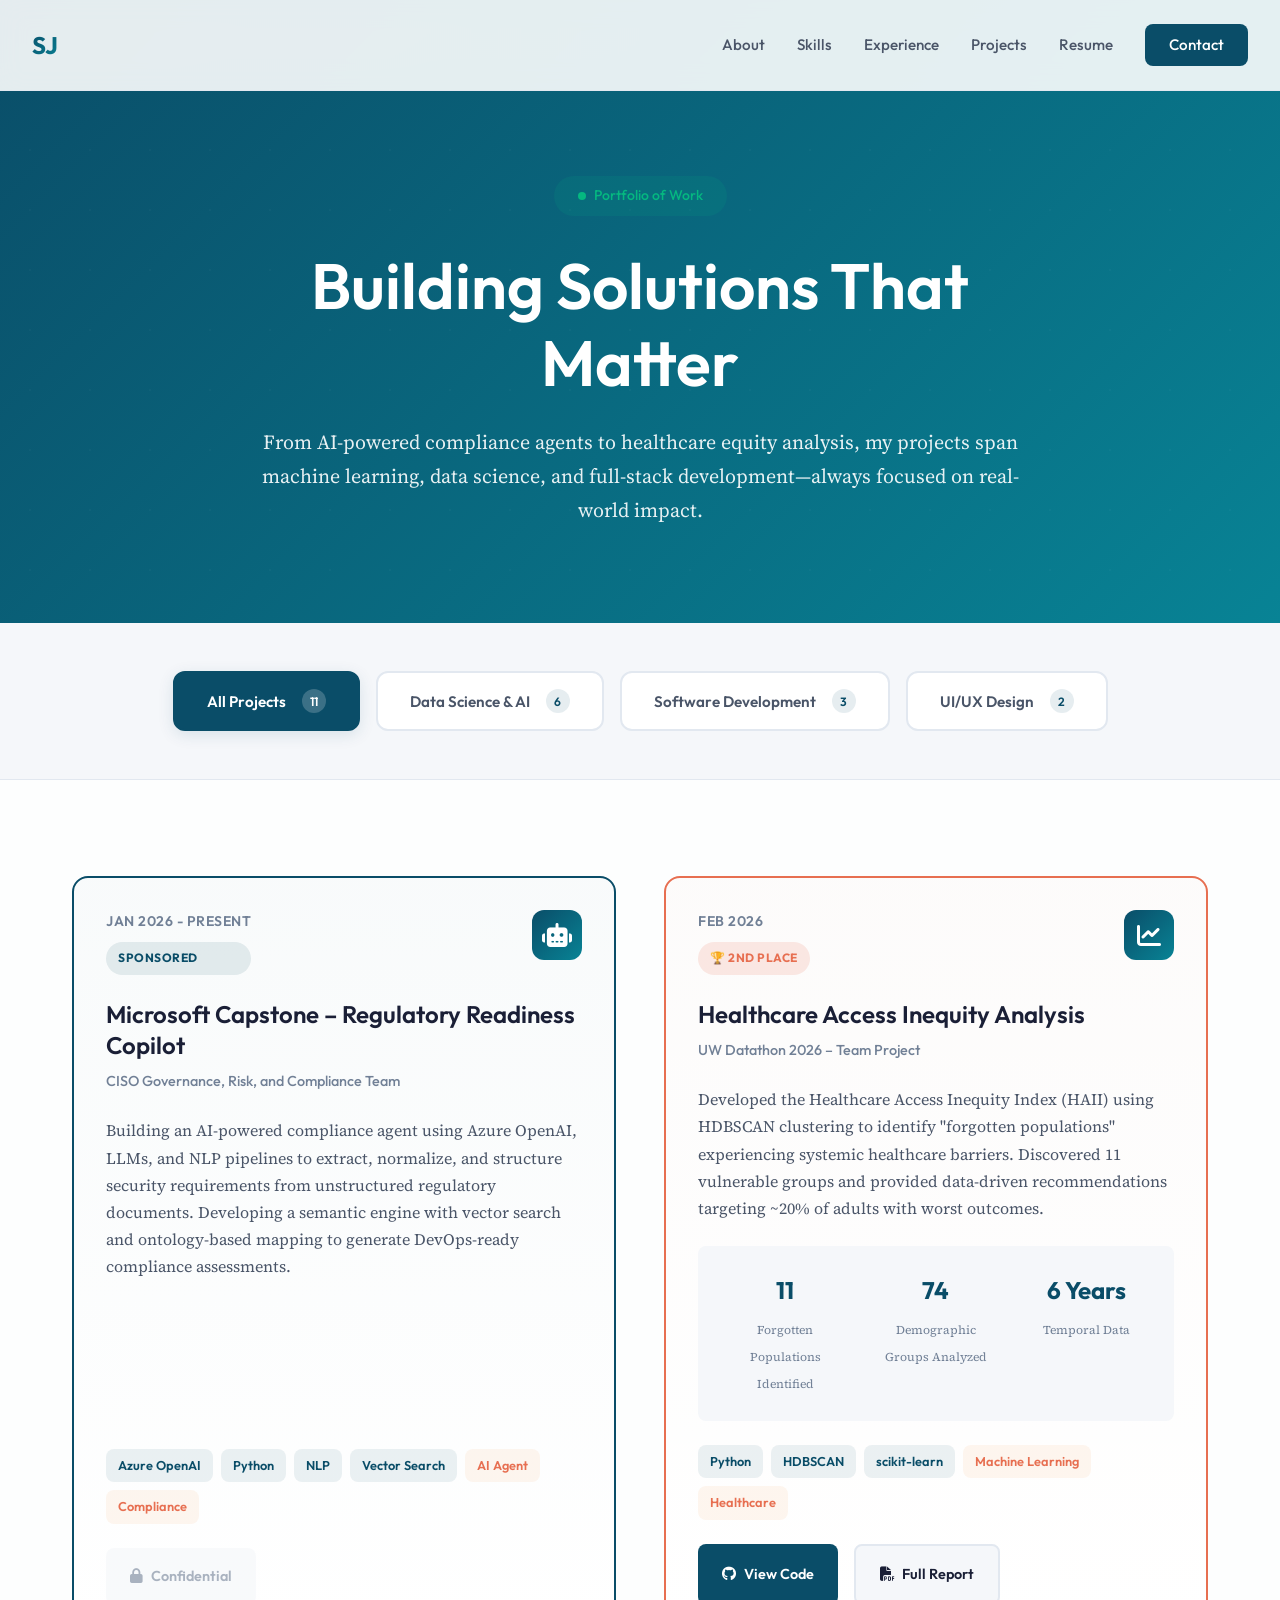
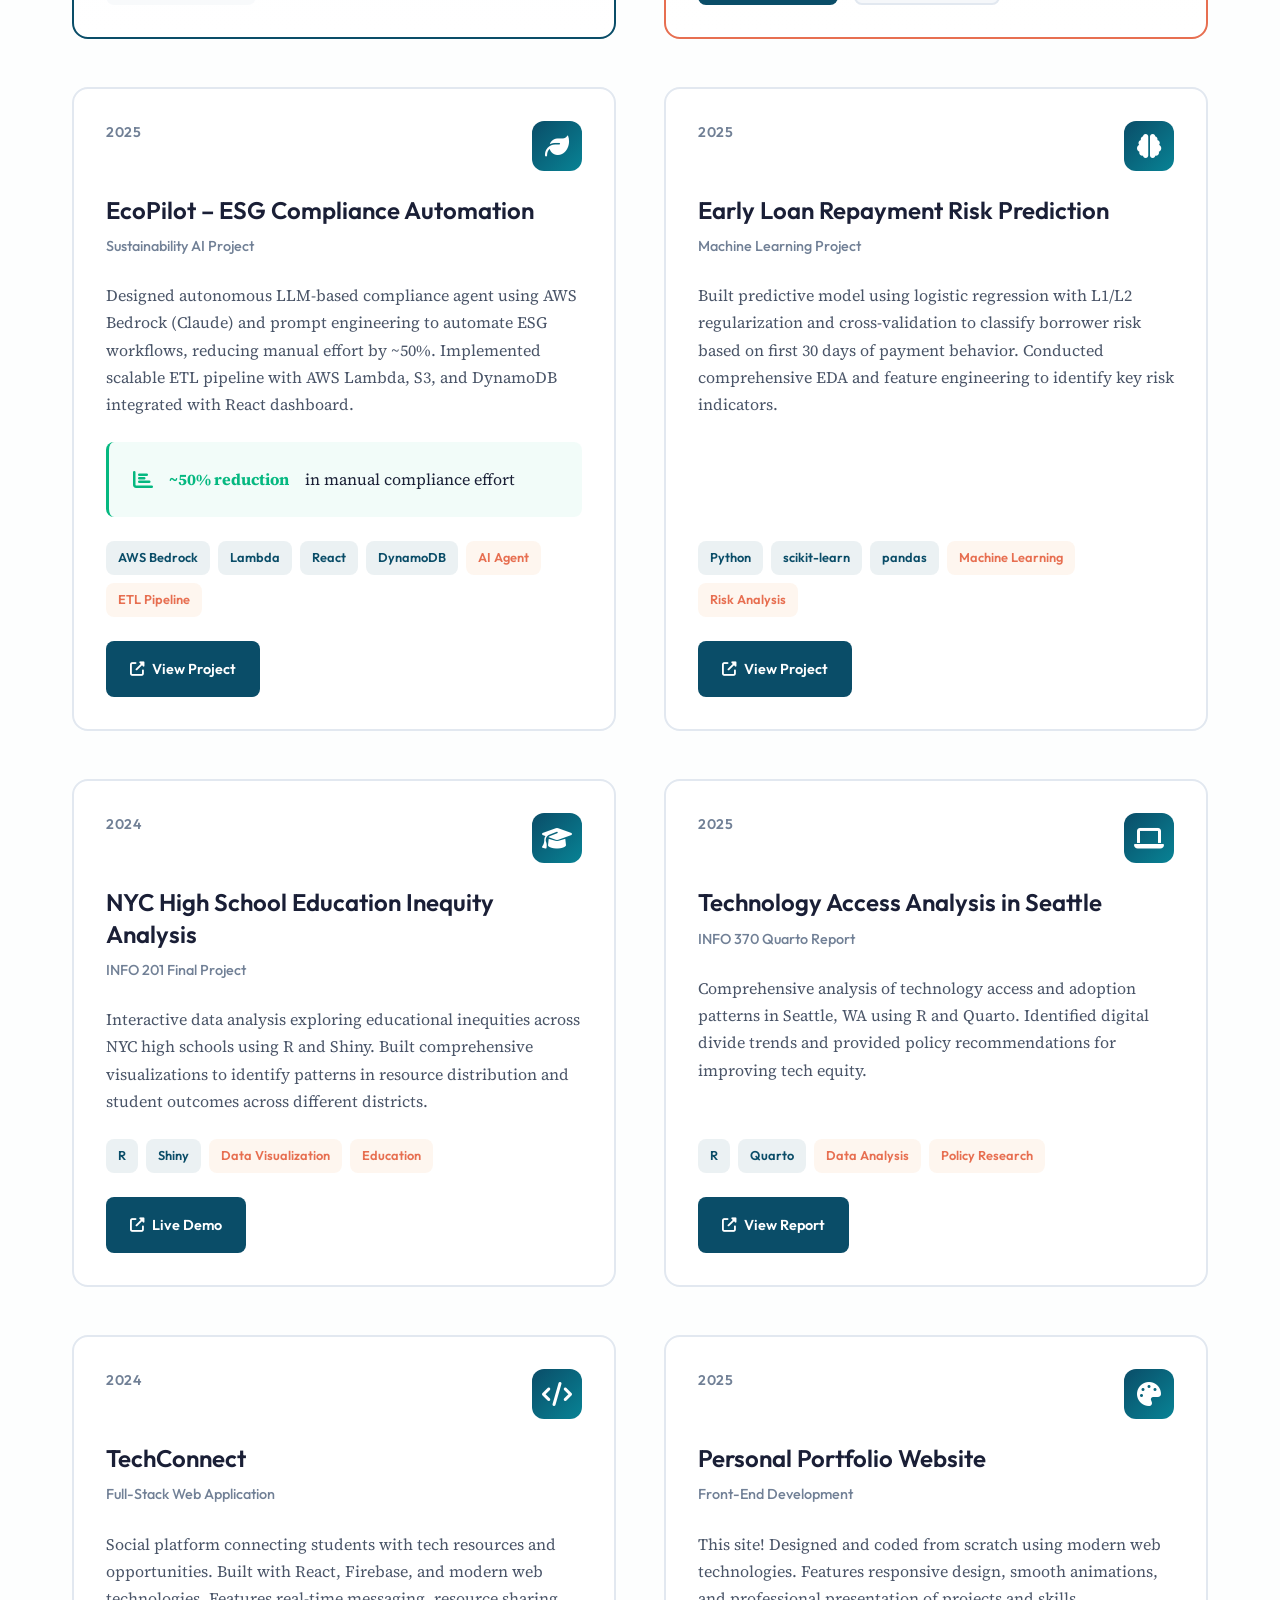
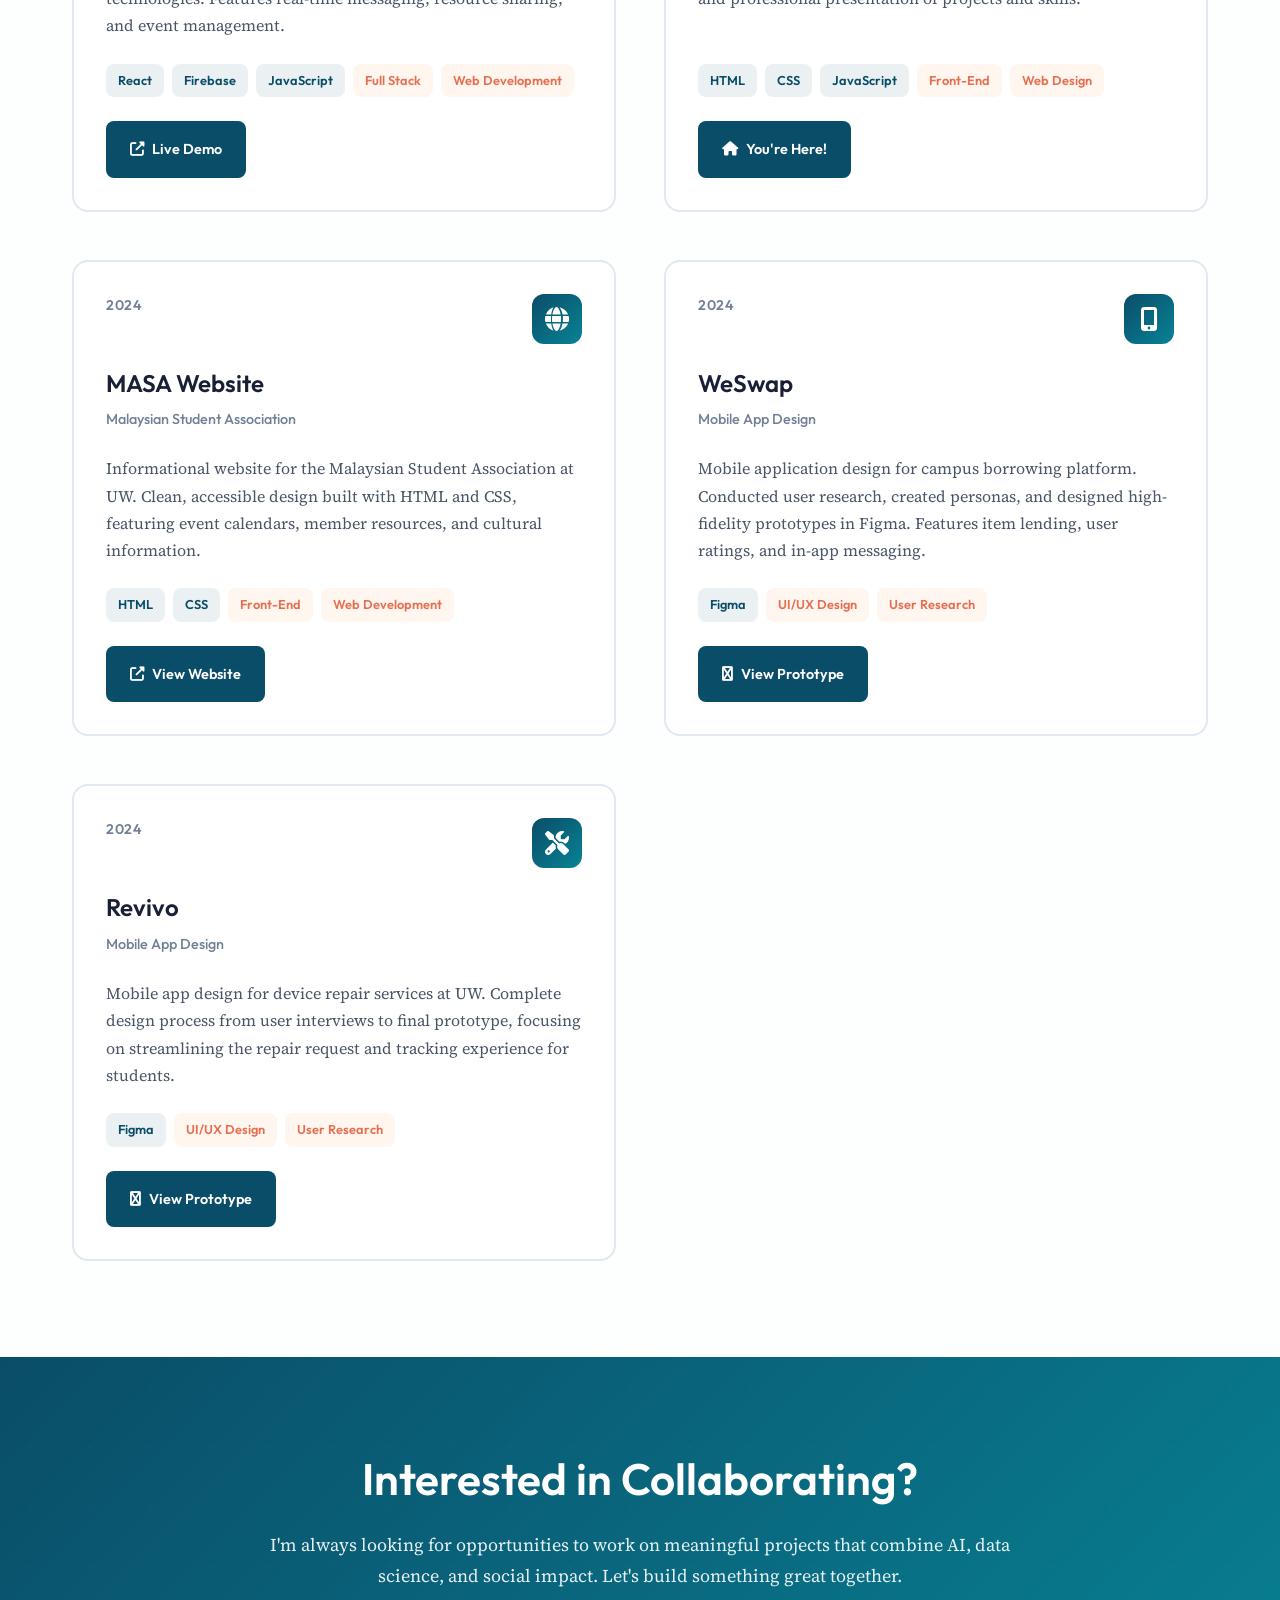
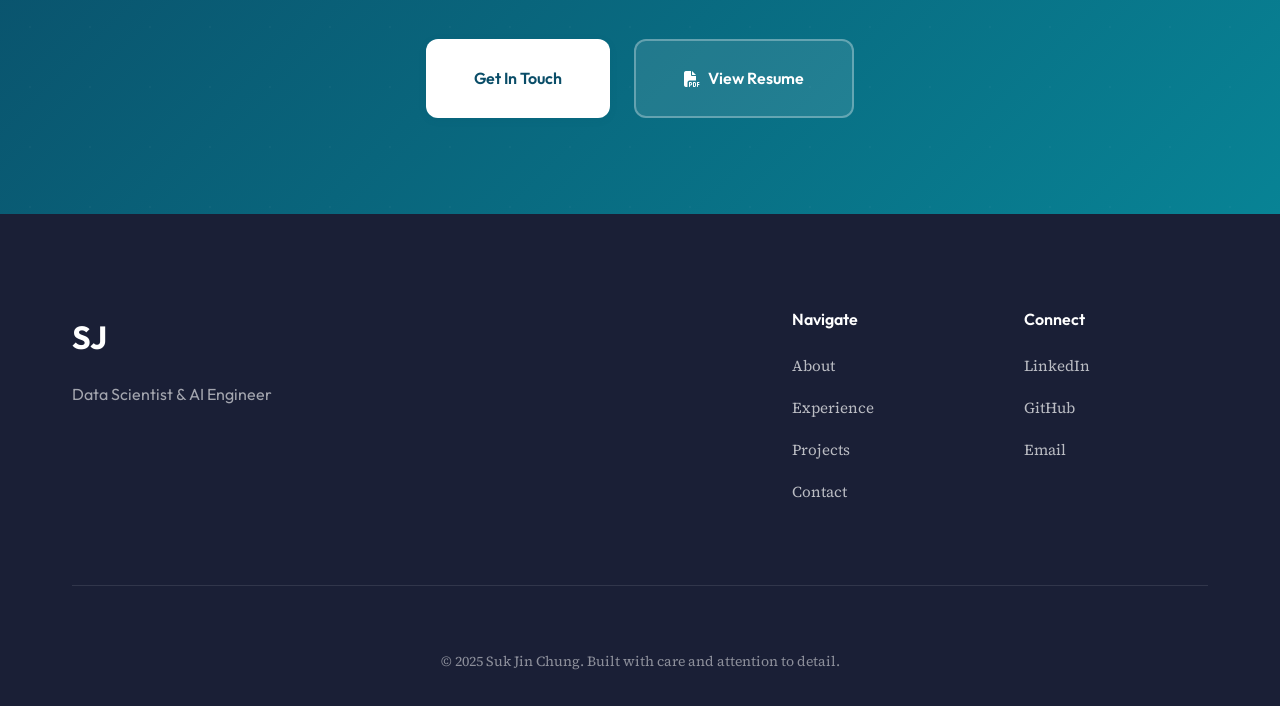
==== commit 74e2eb7e: "styling updates" ====
--- a/projects.html
+++ b/projects.html
@@ -15,8 +15,9 @@
         <div class="nav-container">
             <a href="index.html" class="logo">SJ</a>
             <div class="nav-links">
-                <a href="index.html#about">About</a>
-                <a href="index.html#experience">Experience</a>
+                <a href="#about">About</a>
+                <a href="#skills">Skills</a>
+                <a href="#work-experience">Experience</a>
                 <a href="projects.html">Projects</a>
                 <a href="https://drive.google.com/file/d/1RbLULfdV2YJrlM1Jq-Now0sCA2J9s1gR/view?usp=sharing" target="_blank">Resume</a>
                 <a href="contact.html" class="nav-cta">Contact</a>
--- a/style.css
+++ b/style.css
@@ -49,9 +49,7 @@
     --transition-slow: 0.5s ease;
 }
 
-/* ================================
-   BASE STYLES
-   ================================ */
+/* BASE STYLES */
 
 html {
     scroll-behavior: smooth;
@@ -96,7 +94,7 @@
     padding: 0 var(--spacing-lg);
 }
 
-/*  NAVIGATION */
+/* NAVIGATION */
 
 .navbar {
     position: fixed;
@@ -641,7 +639,182 @@
     color: var(--color-primary);
 }
 
-/* EXPERIENCE SECTION */
+/* WORK EXPERIENCE SECTION */
+
+.work-experience {
+    background: var(--color-bg);
+}
+
+.timeline {
+    position: relative;
+    max-width: 900px;
+    margin: 0 auto;
+    padding-left: var(--spacing-xl);
+}
+
+.timeline::before {
+    content: '';
+    position: absolute;
+    left: 0;
+    top: 0;
+    bottom: 0;
+    width: 3px;
+    background: linear-gradient(to bottom, 
+        var(--color-primary) 0%, 
+        var(--color-primary-light) 50%, 
+        var(--color-accent) 100%);
+    border-radius: 2px;
+}
+
+.timeline-item {
+    position: relative;
+    padding-bottom: var(--spacing-2xl);
+    animation: fadeInUp 0.8s ease both;
+}
+
+.timeline-item:nth-child(1) { animation-delay: 0.1s; }
+.timeline-item:nth-child(2) { animation-delay: 0.2s; }
+.timeline-item:nth-child(3) { animation-delay: 0.3s; }
+
+.timeline-item:last-child {
+    padding-bottom: 0;
+}
+
+.timeline-marker {
+    position: absolute;
+    left: calc(-1 * var(--spacing-xl) - 8px);
+    top: 8px;
+    width: 16px;
+    height: 16px;
+    background: white;
+    border: 3px solid var(--color-primary);
+    border-radius: 50%;
+    z-index: 2;
+    transition: all var(--transition-base);
+}
+
+.timeline-item:hover .timeline-marker {
+    width: 20px;
+    height: 20px;
+    left: calc(-1 * var(--spacing-xl) - 10px);
+    top: 6px;
+    border-width: 4px;
+    box-shadow: 0 0 0 6px rgba(10, 77, 104, 0.1);
+}
+
+.timeline-content {
+    background: white;
+    padding: var(--spacing-xl);
+    border-radius: var(--radius-lg);
+    box-shadow: var(--shadow-sm);
+    border: 2px solid var(--color-border);
+    transition: all var(--transition-base);
+}
+
+.timeline-item:hover .timeline-content {
+    box-shadow: var(--shadow-lg);
+    border-color: var(--color-primary);
+    transform: translateX(8px);
+}
+
+.experience-header {
+    display: flex;
+    justify-content: space-between;
+    align-items: flex-start;
+    margin-bottom: var(--spacing-md);
+    gap: var(--spacing-md);
+}
+
+.experience-header h3 {
+    font-size: 1.5rem;
+    color: var(--color-text);
+    margin-bottom: var(--spacing-xs);
+}
+
+.company {
+    display: flex;
+    align-items: center;
+    gap: var(--spacing-xs);
+    font-family: var(--font-display);
+    font-size: 1rem;
+    color: var(--color-text-secondary);
+    font-weight: 500;
+}
+
+.company i {
+    color: var(--color-primary);
+}
+
+.location {
+    color: var(--color-text-muted);
+    font-weight: 400;
+}
+
+.date-badge {
+    display: flex;
+    align-items: center;
+    gap: var(--spacing-xs);
+    padding: var(--spacing-xs) var(--spacing-md);
+    background: var(--color-bg-secondary);
+    color: var(--color-text-secondary);
+    border-radius: var(--radius-sm);
+    font-family: var(--font-display);
+    font-size: 0.875rem;
+    font-weight: 600;
+    white-space: nowrap;
+    flex-shrink: 0;
+}
+
+.date-badge i {
+    color: var(--color-primary);
+}
+
+.responsibilities {
+    list-style: none;
+    margin-bottom: var(--spacing-md);
+}
+
+.responsibilities li {
+    display: flex;
+    gap: var(--spacing-md);
+    margin-bottom: var(--spacing-md);
+    color: var(--color-text-secondary);
+    line-height: 1.7;
+}
+
+.responsibilities li:last-child {
+    margin-bottom: 0;
+}
+
+.responsibilities i {
+    color: var(--color-success);
+    font-size: 1rem;
+    flex-shrink: 0;
+    margin-top: 4px;
+}
+
+.responsibilities strong {
+    color: var(--color-primary);
+    font-weight: 600;
+}
+
+.experience-tags {
+    display: flex;
+    flex-wrap: wrap;
+    gap: var(--spacing-xs);
+}
+
+.experience-tags .tag {
+    padding: 6px 12px;
+    background: rgba(10, 77, 104, 0.08);
+    color: var(--color-primary);
+    border-radius: var(--radius-sm);
+    font-family: var(--font-display);
+    font-size: 0.8rem;
+    font-weight: 600;
+}
+
+/* EXPERIENCE PREVIEW SECTION */
 
 .experience {
     background: var(--color-bg);
@@ -882,9 +1055,7 @@
     color: white;
 }
 
-/* ================================
-   FOOTER
-   ================================ */
+/* FOOTER */
 
 .footer {
     background: var(--color-text);
@@ -1005,6 +1176,40 @@
         grid-template-columns: 1fr;
     }
     
+    .timeline {
+        padding-left: var(--spacing-lg);
+    }
+    
+    .timeline-marker {
+        left: calc(-1 * var(--spacing-lg) - 8px);
+    }
+    
+    .timeline-item:hover .timeline-marker {
+        left: calc(-1 * var(--spacing-lg) - 10px);
+    }
+    
+    .timeline-content {
+        padding: var(--spacing-md);
+    }
+    
+    .experience-header {
+        flex-direction: column;
+        gap: var(--spacing-sm);
+    }
+    
+    .experience-header h3 {
+        font-size: 1.25rem;
+    }
+    
+    .date-badge {
+        align-self: flex-start;
+    }
+    
+    .responsibilities li {
+        gap: var(--spacing-sm);
+        font-size: 0.95rem;
+    }
+    
     .personal-grid {
         grid-template-columns: 1fr;
     }
@@ -1027,482 +1232,4 @@
     .skill-category {
         padding: var(--spacing-md);
     }
-}
-
-/* PROJECTS PAGE SPECIFIC STYLES */
-
-/* Projects Hero */
-.projects-hero {
-    min-height: 50vh;
-    display: flex;
-    align-items: center;
-    justify-content: center;
-    padding: calc(80px + var(--spacing-3xl)) var(--spacing-lg) var(--spacing-3xl);
-    background: linear-gradient(135deg, var(--color-primary) 0%, var(--color-primary-light) 100%);
-    position: relative;
-    overflow: hidden;
-}
-
-.projects-hero::before {
-    content: '';
-    position: absolute;
-    top: 0;
-    left: 0;
-    right: 0;
-    bottom: 0;
-    background: url('data:image/svg+xml,<svg width="60" height="60" xmlns="http://www.w3.org/2000/svg"><circle cx="30" cy="30" r="1" fill="rgba(255,255,255,0.1)"/></svg>');
-    opacity: 0.3;
-}
-
-.projects-hero-content {
-    max-width: 800px;
-    margin: 0 auto;
-    text-align: center;
-    position: relative;
-    z-index: 2;
-    animation: fadeInUp 0.8s ease both;
-}
-
-.projects-hero h1 {
-    font-size: clamp(2.5rem, 5vw, 4rem);
-    color: white;
-    margin-bottom: var(--spacing-md);
-}
-
-.projects-hero p {
-    font-size: 1.25rem;
-    color: rgba(255, 255, 255, 0.9);
-    line-height: 1.7;
-}
-
-/* Filter Section */
-.filter-section {
-    background: var(--color-bg-secondary);
-    padding: var(--spacing-xl) 0;
-    border-bottom: 1px solid var(--color-border);
-    position: sticky;
-    top: 73px;
-    z-index: 100;
-    backdrop-filter: blur(12px);
-}
-
-.filter-controls {
-    display: flex;
-    gap: var(--spacing-sm);
-    justify-content: center;
-    flex-wrap: wrap;
-}
-
-.filter-btn {
-    display: flex;
-    align-items: center;
-    gap: var(--spacing-sm);
-    padding: var(--spacing-sm) var(--spacing-lg);
-    font-family: var(--font-display);
-    font-size: 0.95rem;
-    font-weight: 600;
-    background: white;
-    color: var(--color-text-secondary);
-    border: 2px solid var(--color-border);
-    border-radius: var(--radius-md);
-    cursor: pointer;
-    transition: all var(--transition-base);
-}
-
-.filter-btn:hover {
-    border-color: var(--color-primary);
-    color: var(--color-primary);
-    transform: translateY(-2px);
-    box-shadow: var(--shadow-sm);
-}
-
-.filter-btn.active {
-    background: var(--color-primary);
-    color: white;
-    border-color: var(--color-primary);
-    box-shadow: var(--shadow-md);
-}
-
-.filter-btn .count {
-    display: inline-flex;
-    align-items: center;
-    justify-content: center;
-    min-width: 24px;
-    height: 24px;
-    padding: 0 8px;
-    background: rgba(10, 77, 104, 0.1);
-    color: var(--color-primary);
-    border-radius: 12px;
-    font-size: 0.75rem;
-}
-
-.filter-btn.active .count {
-    background: rgba(255, 255, 255, 0.2);
-    color: white;
-}
-
-/* Projects Grid */
-.projects-section {
-    padding: var(--spacing-3xl) 0;
-    background: var(--color-bg);
-}
-
-.projects-grid {
-    display: grid;
-    grid-template-columns: repeat(auto-fill, minmax(380px, 1fr));
-    gap: var(--spacing-xl);
-}
-
-/* Project Cards */
-.project-card {
-    background: white;
-    border-radius: var(--radius-lg);
-    border: 2px solid var(--color-border);
-    overflow: hidden;
-    transition: all var(--transition-base);
-    animation: fadeInUp 0.6s ease both;
-    display: flex;
-    flex-direction: column;
-}
-
-.project-card:hover {
-    transform: translateY(-8px);
-    box-shadow: var(--shadow-xl);
-    border-color: var(--color-primary);
-}
-
-.project-card.featured {
-    border-color: var(--color-primary);
-    background: linear-gradient(to bottom, rgba(10, 77, 104, 0.02) 0%, white 100%);
-}
-
-.project-card.award {
-    border-color: var(--color-accent-warm);
-    background: linear-gradient(to bottom, rgba(231, 111, 81, 0.02) 0%, white 100%);
-}
-
-.project-card.hidden {
-    display: none;
-}
-
-/* Project Header */
-.project-header {
-    display: flex;
-    justify-content: space-between;
-    align-items: flex-start;
-    padding: var(--spacing-lg);
-    padding-bottom: var(--spacing-md);
-}
-
-.project-meta {
-    display: flex;
-    flex-direction: column;
-    gap: var(--spacing-xs);
-}
-
-.project-date {
-    font-family: var(--font-display);
-    font-size: 0.875rem;
-    font-weight: 600;
-    color: var(--color-text-muted);
-    text-transform: uppercase;
-    letter-spacing: 0.5px;
-}
-
-.project-badge {
-    padding: 6px 12px;
-    background: var(--color-bg-secondary);
-    color: var(--color-primary);
-    border-radius: 50px;
-    font-family: var(--font-display);
-    font-size: 0.75rem;
-    font-weight: 700;
-    text-transform: uppercase;
-    letter-spacing: 0.5px;
-}
-
-.project-badge.sponsored {
-    background: rgba(10, 77, 104, 0.1);
-    color: var(--color-primary);
-}
-
-.project-badge.award {
-    background: rgba(231, 111, 81, 0.15);
-    color: var(--color-accent-warm);
-}
-
-.project-category {
-    width: 50px;
-    height: 50px;
-    background: linear-gradient(135deg, var(--color-primary) 0%, var(--color-primary-light) 100%);
-    border-radius: var(--radius-md);
-    display: flex;
-    align-items: center;
-    justify-content: center;
-    flex-shrink: 0;
-}
-
-.project-category i {
-    font-size: 1.5rem;
-    color: white;
-}
-
-/* Project Content */
-.project-content {
-    padding: 0 var(--spacing-lg) var(--spacing-lg);
-    flex: 1;
-    display: flex;
-    flex-direction: column;
-}
-
-.project-card h2 {
-    font-size: 1.5rem;
-    margin-bottom: var(--spacing-xs);
-    color: var(--color-text);
-    line-height: 1.3;
-}
-
-.project-team {
-    font-family: var(--font-display);
-    font-size: 0.9rem;
-    color: var(--color-text-muted);
-    margin-bottom: var(--spacing-md);
-    font-weight: 500;
-}
-
-.project-description {
-    color: var(--color-text-secondary);
-    line-height: 1.7;
-    margin-bottom: var(--spacing-md);
-    flex: 1;
-}
-
-/* Project Impact Stats */
-.project-impact {
-    display: grid;
-    grid-template-columns: repeat(3, 1fr);
-    gap: var(--spacing-md);
-    padding: var(--spacing-md);
-    background: var(--color-bg-secondary);
-    border-radius: var(--radius-sm);
-    margin-bottom: var(--spacing-md);
-}
-
-.impact-stat {
-    text-align: center;
-}
-
-.impact-stat strong {
-    display: block;
-    font-family: var(--font-display);
-    font-size: 1.5rem;
-    color: var(--color-primary);
-    margin-bottom: 4px;
-}
-
-.impact-stat span {
-    font-size: 0.75rem;
-    color: var(--color-text-muted);
-    line-height: 1.3;
-}
-
-/* Project Highlight */
-.project-highlight {
-    display: flex;
-    align-items: center;
-    gap: var(--spacing-sm);
-    padding: var(--spacing-md);
-    background: rgba(5, 184, 128, 0.05);
-    border-left: 3px solid var(--color-success);
-    border-radius: var(--radius-sm);
-    margin-bottom: var(--spacing-md);
-}
-
-.project-highlight i {
-    color: var(--color-success);
-    font-size: 1.25rem;
-}
-
-.project-highlight strong {
-    color: var(--color-success);
-}
-
-/* Project Tags */
-.project-tags {
-    display: flex;
-    flex-wrap: wrap;
-    gap: var(--spacing-xs);
-    margin-bottom: var(--spacing-md);
-}
-
-.tag {
-    padding: 6px 12px;
-    border-radius: var(--radius-sm);
-    font-family: var(--font-display);
-    font-size: 0.8rem;
-    font-weight: 600;
-    transition: all var(--transition-fast);
-}
-
-.tag.tool {
-    background: rgba(10, 77, 104, 0.08);
-    color: var(--color-primary);
-}
-
-.tag.area {
-    background: rgba(244, 162, 97, 0.1);
-    color: var(--color-accent-warm);
-}
-
-.tag:hover {
-    transform: translateY(-2px);
-}
-
-/* Project Links */
-.project-links {
-    display: flex;
-    gap: var(--spacing-sm);
-    flex-wrap: wrap;
-}
-
-.project-link {
-    display: inline-flex;
-    align-items: center;
-    gap: var(--spacing-xs);
-    padding: var(--spacing-sm) var(--spacing-md);
-    background: var(--color-primary);
-    color: white;
-    border-radius: var(--radius-sm);
-    font-family: var(--font-display);
-    font-size: 0.9rem;
-    font-weight: 600;
-    text-decoration: none;
-    transition: all var(--transition-base);
-}
-
-.project-link:hover {
-    background: var(--color-primary-light);
-    transform: translateY(-2px);
-    box-shadow: var(--shadow-sm);
-    color: white;
-}
-
-.project-link.secondary {
-    background: var(--color-bg-secondary);
-    color: var(--color-text);
-    border: 2px solid var(--color-border);
-}
-
-.project-link.secondary:hover {
-    background: white;
-    border-color: var(--color-primary);
-    color: var(--color-primary);
-}
-
-.project-link.disabled {
-    background: var(--color-bg-secondary);
-    color: var(--color-text-muted);
-    cursor: not-allowed;
-    opacity: 0.6;
-}
-
-.project-link.disabled:hover {
-    transform: none;
-    box-shadow: none;
-}
-
-/* Stagger Animation for Cards */
-.project-card:nth-child(1) { animation-delay: 0.05s; }
-.project-card:nth-child(2) { animation-delay: 0.1s; }
-.project-card:nth-child(3) { animation-delay: 0.15s; }
-.project-card:nth-child(4) { animation-delay: 0.2s; }
-.project-card:nth-child(5) { animation-delay: 0.25s; }
-.project-card:nth-child(6) { animation-delay: 0.3s; }
-.project-card:nth-child(7) { animation-delay: 0.35s; }
-.project-card:nth-child(8) { animation-delay: 0.4s; }
-.project-card:nth-child(9) { animation-delay: 0.45s; }
-.project-card:nth-child(10) { animation-delay: 0.5s; }
-.project-card:nth-child(11) { animation-delay: 0.55s; }
-
-/* Responsive Design */
-@media (max-width: 1024px) {
-    .projects-grid {
-        grid-template-columns: repeat(auto-fill, minmax(320px, 1fr));
-    }
-    
-    .project-impact {
-        grid-template-columns: 1fr;
-        gap: var(--spacing-sm);
-    }
-}
-
-@media (max-width: 768px) {
-    .projects-hero {
-        min-height: 40vh;
-        padding: calc(60px + var(--spacing-xl)) var(--spacing-md) var(--spacing-xl);
-    }
-    
-    .filter-section {
-        top: 60px;
-    }
-    
-    .filter-controls {
-        gap: var(--spacing-xs);
-    }
-    
-    .filter-btn {
-        padding: var(--spacing-xs) var(--spacing-md);
-        font-size: 0.85rem;
-    }
-    
-    .filter-btn span:first-child {
-        display: none;
-    }
-    
-    .filter-btn::before {
-        content: attr(data-category);
-        text-transform: capitalize;
-    }
-    
-    .projects-grid {
-        grid-template-columns: 1fr;
-        gap: var(--spacing-md);
-    }
-    
-    .project-card {
-        margin: 0;
-    }
-    
-    .project-header {
-        padding: var(--spacing-md);
-        padding-bottom: var(--spacing-sm);
-    }
-    
-    .project-content {
-        padding: 0 var(--spacing-md) var(--spacing-md);
-    }
-    
-    .project-links {
-        flex-direction: column;
-    }
-    
-    .project-link {
-        width: 100%;
-        justify-content: center;
-    }
-}
-
-@media (max-width: 480px) {
-    .project-card h2 {
-        font-size: 1.25rem;
-    }
-    
-    .project-category {
-        width: 40px;
-        height: 40px;
-    }
-    
-    .project-category i {
-        font-size: 1.25rem;
-    }
 }
--- a/projects-style.css
+++ b/projects-style.css
@@ -0,0 +1,475 @@
+/* Projects Hero */
+.projects-hero {
+    min-height: 50vh;
+    display: flex;
+    align-items: center;
+    justify-content: center;
+    padding: calc(80px + var(--spacing-3xl)) var(--spacing-lg) var(--spacing-3xl);
+    background: linear-gradient(135deg, var(--color-primary) 0%, var(--color-primary-light) 100%);
+    position: relative;
+    overflow: hidden;
+}
+
+.projects-hero::before {
+    content: '';
+    position: absolute;
+    top: 0;
+    left: 0;
+    right: 0;
+    bottom: 0;
+    background: url('data:image/svg+xml,<svg width="60" height="60" xmlns="http://www.w3.org/2000/svg"><circle cx="30" cy="30" r="1" fill="rgba(255,255,255,0.1)"/></svg>');
+    opacity: 0.3;
+}
+
+.projects-hero-content {
+    max-width: 800px;
+    margin: 0 auto;
+    text-align: center;
+    position: relative;
+    z-index: 2;
+    animation: fadeInUp 0.8s ease both;
+}
+
+.projects-hero h1 {
+    font-size: clamp(2.5rem, 5vw, 4rem);
+    color: white;
+    margin-bottom: var(--spacing-md);
+}
+
+.projects-hero p {
+    font-size: 1.25rem;
+    color: rgba(255, 255, 255, 0.9);
+    line-height: 1.7;
+}
+
+/* Filter Section */
+.filter-section {
+    background: var(--color-bg-secondary);
+    padding: var(--spacing-xl) 0;
+    border-bottom: 1px solid var(--color-border);
+    position: sticky;
+    top: 73px;
+    z-index: 100;
+    backdrop-filter: blur(12px);
+}
+
+.filter-controls {
+    display: flex;
+    gap: var(--spacing-sm);
+    justify-content: center;
+    flex-wrap: wrap;
+}
+
+.filter-btn {
+    display: flex;
+    align-items: center;
+    gap: var(--spacing-sm);
+    padding: var(--spacing-sm) var(--spacing-lg);
+    font-family: var(--font-display);
+    font-size: 0.95rem;
+    font-weight: 600;
+    background: white;
+    color: var(--color-text-secondary);
+    border: 2px solid var(--color-border);
+    border-radius: var(--radius-md);
+    cursor: pointer;
+    transition: all var(--transition-base);
+}
+
+.filter-btn:hover {
+    border-color: var(--color-primary);
+    color: var(--color-primary);
+    transform: translateY(-2px);
+    box-shadow: var(--shadow-sm);
+}
+
+.filter-btn.active {
+    background: var(--color-primary);
+    color: white;
+    border-color: var(--color-primary);
+    box-shadow: var(--shadow-md);
+}
+
+.filter-btn .count {
+    display: inline-flex;
+    align-items: center;
+    justify-content: center;
+    min-width: 24px;
+    height: 24px;
+    padding: 0 8px;
+    background: rgba(10, 77, 104, 0.1);
+    color: var(--color-primary);
+    border-radius: 12px;
+    font-size: 0.75rem;
+}
+
+.filter-btn.active .count {
+    background: rgba(255, 255, 255, 0.2);
+    color: white;
+}
+
+/* Projects Grid */
+.projects-section {
+    padding: var(--spacing-3xl) 0;
+    background: var(--color-bg);
+}
+
+.projects-grid {
+    display: grid;
+    grid-template-columns: repeat(auto-fill, minmax(380px, 1fr));
+    gap: var(--spacing-xl);
+}
+
+/* Project Cards */
+.project-card {
+    background: white;
+    border-radius: var(--radius-lg);
+    border: 2px solid var(--color-border);
+    overflow: hidden;
+    transition: all var(--transition-base);
+    animation: fadeInUp 0.6s ease both;
+    display: flex;
+    flex-direction: column;
+}
+
+.project-card:hover {
+    transform: translateY(-8px);
+    box-shadow: var(--shadow-xl);
+    border-color: var(--color-primary);
+}
+
+.project-card.featured {
+    border-color: var(--color-primary);
+    background: linear-gradient(to bottom, rgba(10, 77, 104, 0.02) 0%, white 100%);
+}
+
+.project-card.award {
+    border-color: var(--color-accent-warm);
+    background: linear-gradient(to bottom, rgba(231, 111, 81, 0.02) 0%, white 100%);
+}
+
+.project-card.hidden {
+    display: none;
+}
+
+/* Project Header */
+.project-header {
+    display: flex;
+    justify-content: space-between;
+    align-items: flex-start;
+    padding: var(--spacing-lg);
+    padding-bottom: var(--spacing-md);
+}
+
+.project-meta {
+    display: flex;
+    flex-direction: column;
+    gap: var(--spacing-xs);
+}
+
+.project-date {
+    font-family: var(--font-display);
+    font-size: 0.875rem;
+    font-weight: 600;
+    color: var(--color-text-muted);
+    text-transform: uppercase;
+    letter-spacing: 0.5px;
+}
+
+.project-badge {
+    padding: 6px 12px;
+    background: var(--color-bg-secondary);
+    color: var(--color-primary);
+    border-radius: 50px;
+    font-family: var(--font-display);
+    font-size: 0.75rem;
+    font-weight: 700;
+    text-transform: uppercase;
+    letter-spacing: 0.5px;
+}
+
+.project-badge.sponsored {
+    background: rgba(10, 77, 104, 0.1);
+    color: var(--color-primary);
+}
+
+.project-badge.award {
+    background: rgba(231, 111, 81, 0.15);
+    color: var(--color-accent-warm);
+}
+
+.project-category {
+    width: 50px;
+    height: 50px;
+    background: linear-gradient(135deg, var(--color-primary) 0%, var(--color-primary-light) 100%);
+    border-radius: var(--radius-md);
+    display: flex;
+    align-items: center;
+    justify-content: center;
+    flex-shrink: 0;
+}
+
+.project-category i {
+    font-size: 1.5rem;
+    color: white;
+}
+
+/* Project Content */
+.project-content {
+    padding: 0 var(--spacing-lg) var(--spacing-lg);
+    flex: 1;
+    display: flex;
+    flex-direction: column;
+}
+
+.project-card h2 {
+    font-size: 1.5rem;
+    margin-bottom: var(--spacing-xs);
+    color: var(--color-text);
+    line-height: 1.3;
+}
+
+.project-team {
+    font-family: var(--font-display);
+    font-size: 0.9rem;
+    color: var(--color-text-muted);
+    margin-bottom: var(--spacing-md);
+    font-weight: 500;
+}
+
+.project-description {
+    color: var(--color-text-secondary);
+    line-height: 1.7;
+    margin-bottom: var(--spacing-md);
+    flex: 1;
+}
+
+/* Project Impact Stats */
+.project-impact {
+    display: grid;
+    grid-template-columns: repeat(3, 1fr);
+    gap: var(--spacing-md);
+    padding: var(--spacing-md);
+    background: var(--color-bg-secondary);
+    border-radius: var(--radius-sm);
+    margin-bottom: var(--spacing-md);
+}
+
+.impact-stat {
+    text-align: center;
+}
+
+.impact-stat strong {
+    display: block;
+    font-family: var(--font-display);
+    font-size: 1.5rem;
+    color: var(--color-primary);
+    margin-bottom: 4px;
+}
+
+.impact-stat span {
+    font-size: 0.75rem;
+    color: var(--color-text-muted);
+    line-height: 1.3;
+}
+
+/* Project Highlight */
+.project-highlight {
+    display: flex;
+    align-items: center;
+    gap: var(--spacing-sm);
+    padding: var(--spacing-md);
+    background: rgba(5, 184, 128, 0.05);
+    border-left: 3px solid var(--color-success);
+    border-radius: var(--radius-sm);
+    margin-bottom: var(--spacing-md);
+}
+
+.project-highlight i {
+    color: var(--color-success);
+    font-size: 1.25rem;
+}
+
+.project-highlight strong {
+    color: var(--color-success);
+}
+
+/* Project Tags */
+.project-tags {
+    display: flex;
+    flex-wrap: wrap;
+    gap: var(--spacing-xs);
+    margin-bottom: var(--spacing-md);
+}
+
+.tag {
+    padding: 6px 12px;
+    border-radius: var(--radius-sm);
+    font-family: var(--font-display);
+    font-size: 0.8rem;
+    font-weight: 600;
+    transition: all var(--transition-fast);
+}
+
+.tag.tool {
+    background: rgba(10, 77, 104, 0.08);
+    color: var(--color-primary);
+}
+
+.tag.area {
+    background: rgba(244, 162, 97, 0.1);
+    color: var(--color-accent-warm);
+}
+
+.tag:hover {
+    transform: translateY(-2px);
+}
+
+/* Project Links */
+.project-links {
+    display: flex;
+    gap: var(--spacing-sm);
+    flex-wrap: wrap;
+}
+
+.project-link {
+    display: inline-flex;
+    align-items: center;
+    gap: var(--spacing-xs);
+    padding: var(--spacing-sm) var(--spacing-md);
+    background: var(--color-primary);
+    color: white;
+    border-radius: var(--radius-sm);
+    font-family: var(--font-display);
+    font-size: 0.9rem;
+    font-weight: 600;
+    text-decoration: none;
+    transition: all var(--transition-base);
+}
+
+.project-link:hover {
+    background: var(--color-primary-light);
+    transform: translateY(-2px);
+    box-shadow: var(--shadow-sm);
+    color: white;
+}
+
+.project-link.secondary {
+    background: var(--color-bg-secondary);
+    color: var(--color-text);
+    border: 2px solid var(--color-border);
+}
+
+.project-link.secondary:hover {
+    background: white;
+    border-color: var(--color-primary);
+    color: var(--color-primary);
+}
+
+.project-link.disabled {
+    background: var(--color-bg-secondary);
+    color: var(--color-text-muted);
+    cursor: not-allowed;
+    opacity: 0.6;
+}
+
+.project-link.disabled:hover {
+    transform: none;
+    box-shadow: none;
+}
+
+/* Stagger Animation for Cards */
+.project-card:nth-child(1) { animation-delay: 0.05s; }
+.project-card:nth-child(2) { animation-delay: 0.1s; }
+.project-card:nth-child(3) { animation-delay: 0.15s; }
+.project-card:nth-child(4) { animation-delay: 0.2s; }
+.project-card:nth-child(5) { animation-delay: 0.25s; }
+.project-card:nth-child(6) { animation-delay: 0.3s; }
+.project-card:nth-child(7) { animation-delay: 0.35s; }
+.project-card:nth-child(8) { animation-delay: 0.4s; }
+.project-card:nth-child(9) { animation-delay: 0.45s; }
+.project-card:nth-child(10) { animation-delay: 0.5s; }
+.project-card:nth-child(11) { animation-delay: 0.55s; }
+
+/* Responsive Design */
+@media (max-width: 1024px) {
+    .projects-grid {
+        grid-template-columns: repeat(auto-fill, minmax(320px, 1fr));
+    }
+    
+    .project-impact {
+        grid-template-columns: 1fr;
+        gap: var(--spacing-sm);
+    }
+}
+
+@media (max-width: 768px) {
+    .projects-hero {
+        min-height: 40vh;
+        padding: calc(60px + var(--spacing-xl)) var(--spacing-md) var(--spacing-xl);
+    }
+    
+    .filter-section {
+        top: 60px;
+    }
+    
+    .filter-controls {
+        gap: var(--spacing-xs);
+    }
+    
+    .filter-btn {
+        padding: var(--spacing-xs) var(--spacing-md);
+        font-size: 0.85rem;
+    }
+    
+    .filter-btn span:first-child {
+        display: none;
+    }
+    
+    .filter-btn::before {
+        content: attr(data-category);
+        text-transform: capitalize;
+    }
+    
+    .projects-grid {
+        grid-template-columns: 1fr;
+        gap: var(--spacing-md);
+    }
+    
+    .project-card {
+        margin: 0;
+    }
+    
+    .project-header {
+        padding: var(--spacing-md);
+        padding-bottom: var(--spacing-sm);
+    }
+    
+    .project-content {
+        padding: 0 var(--spacing-md) var(--spacing-md);
+    }
+    
+    .project-links {
+        flex-direction: column;
+    }
+    
+    .project-link {
+        width: 100%;
+        justify-content: center;
+    }
+}
+
+@media (max-width: 480px) {
+    .project-card h2 {
+        font-size: 1.25rem;
+    }
+    
+    .project-category {
+        width: 40px;
+        height: 40px;
+    }
+    
+    .project-category i {
+        font-size: 1.25rem;
+    }
+}
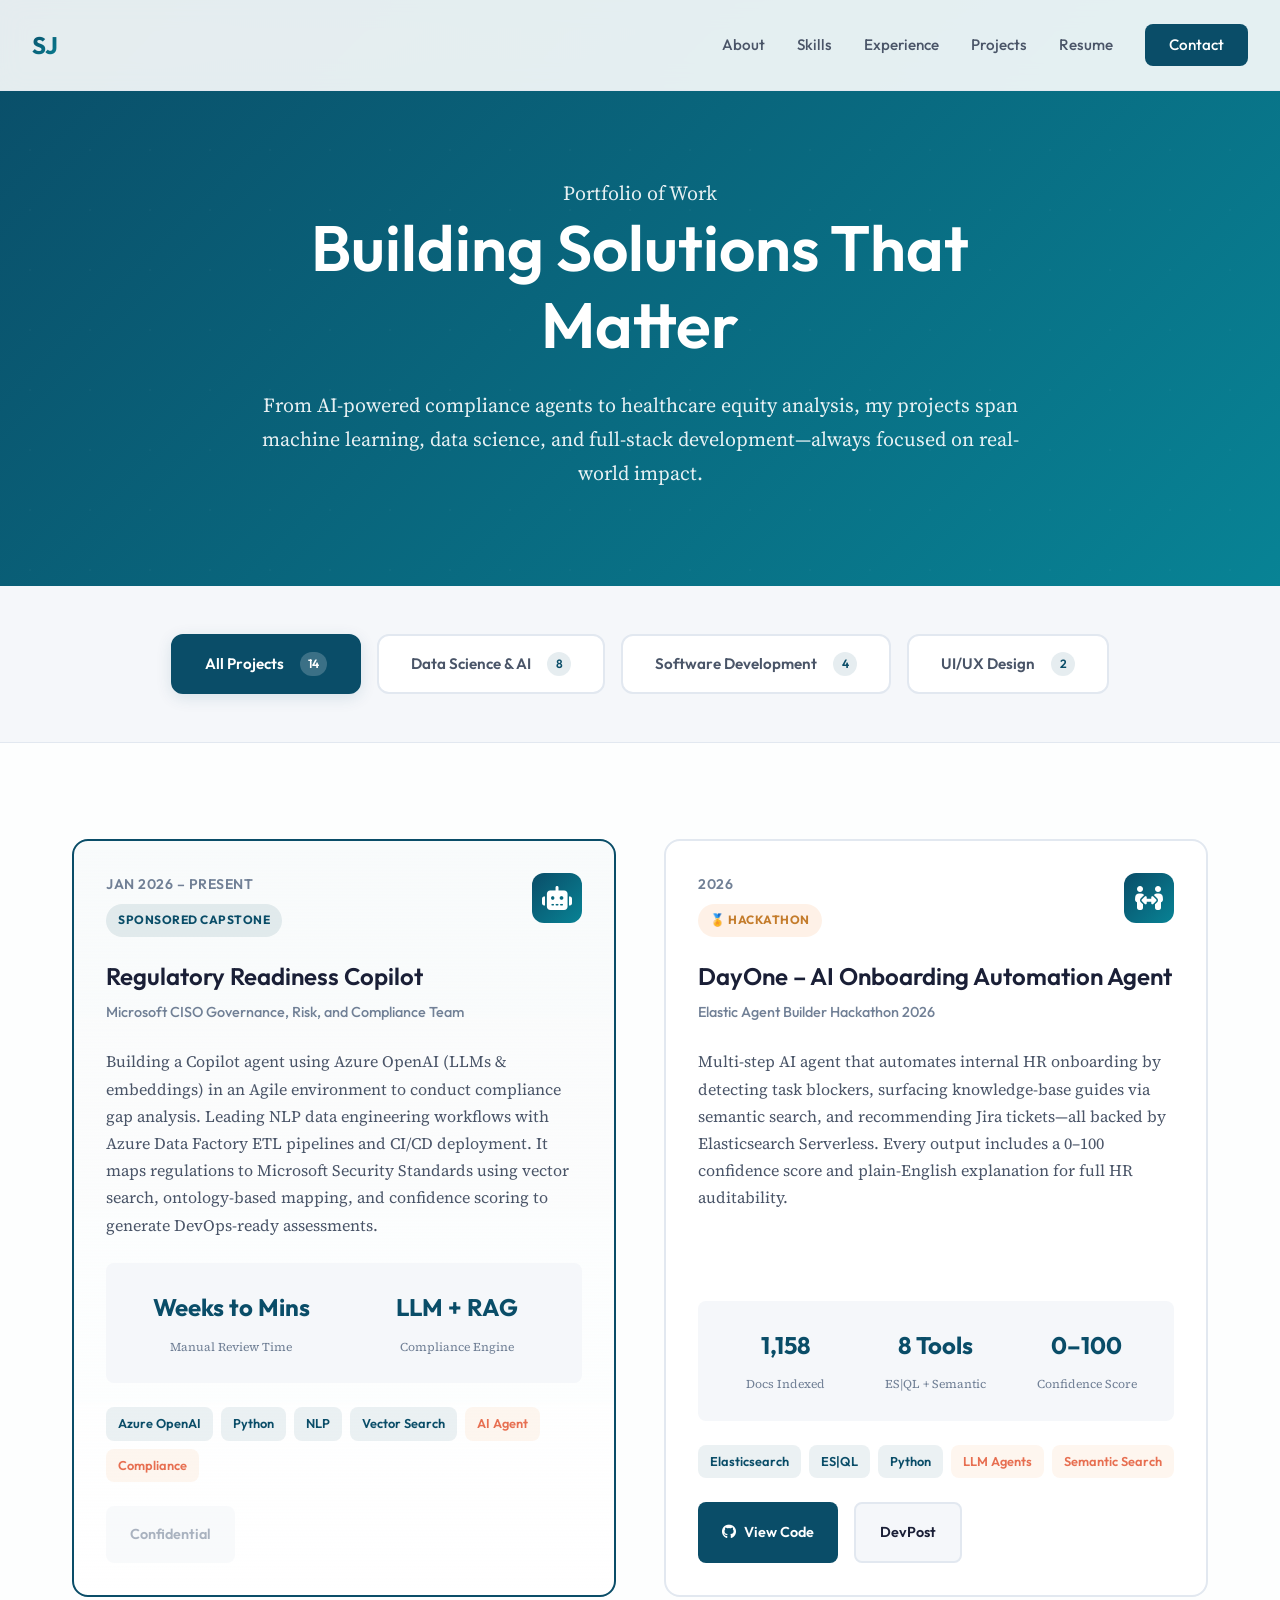
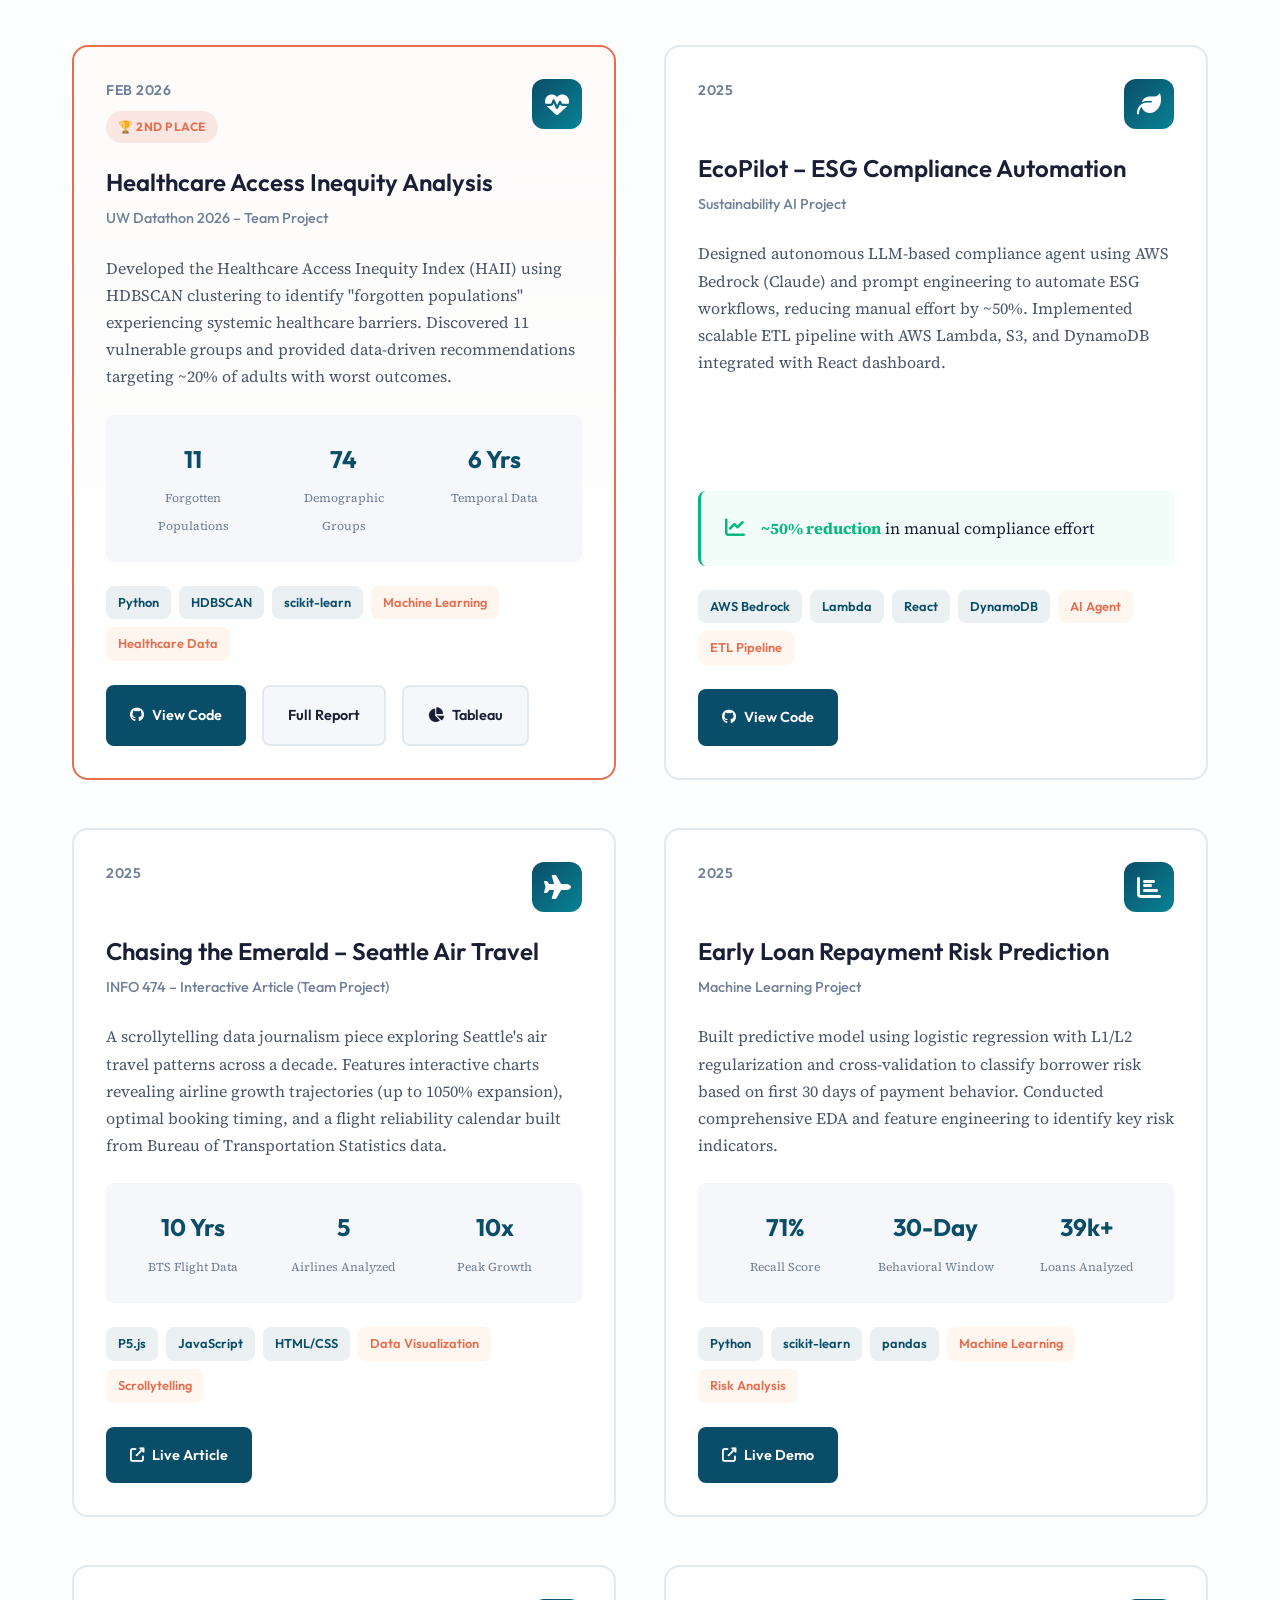
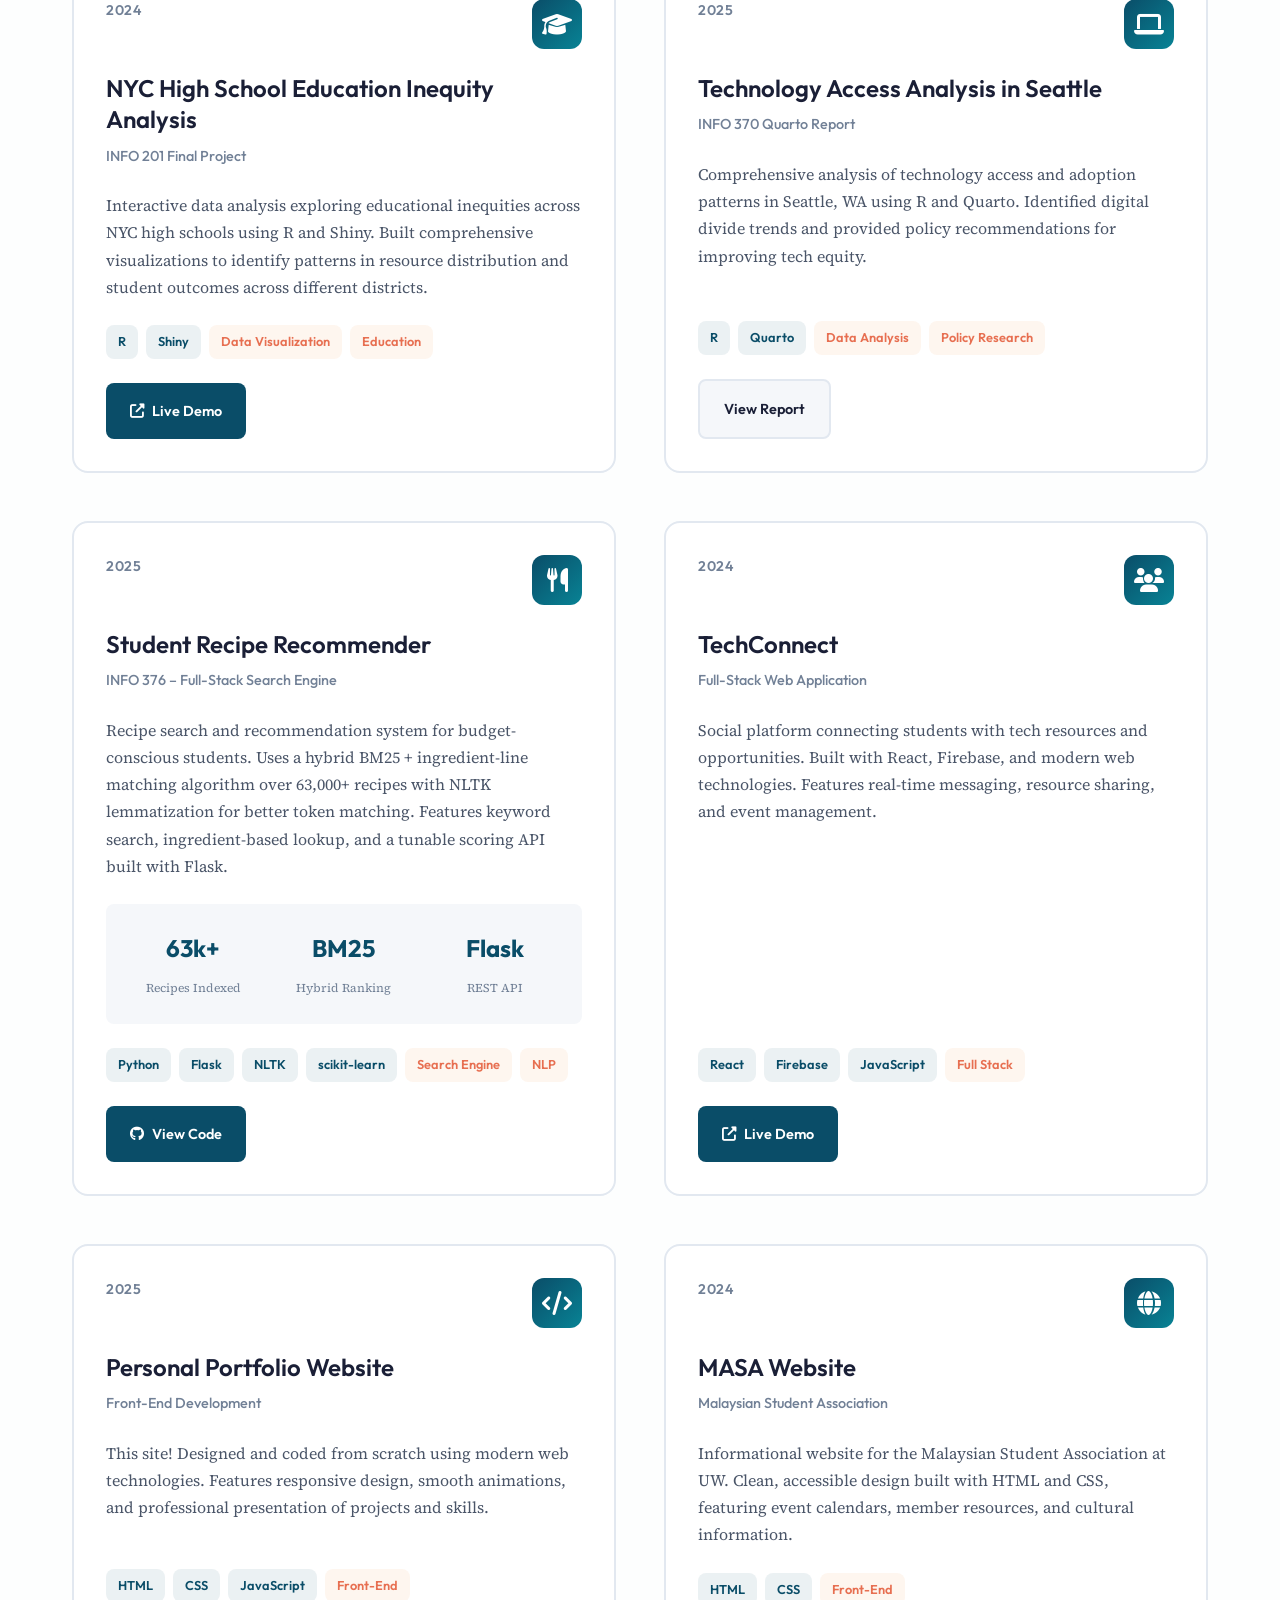
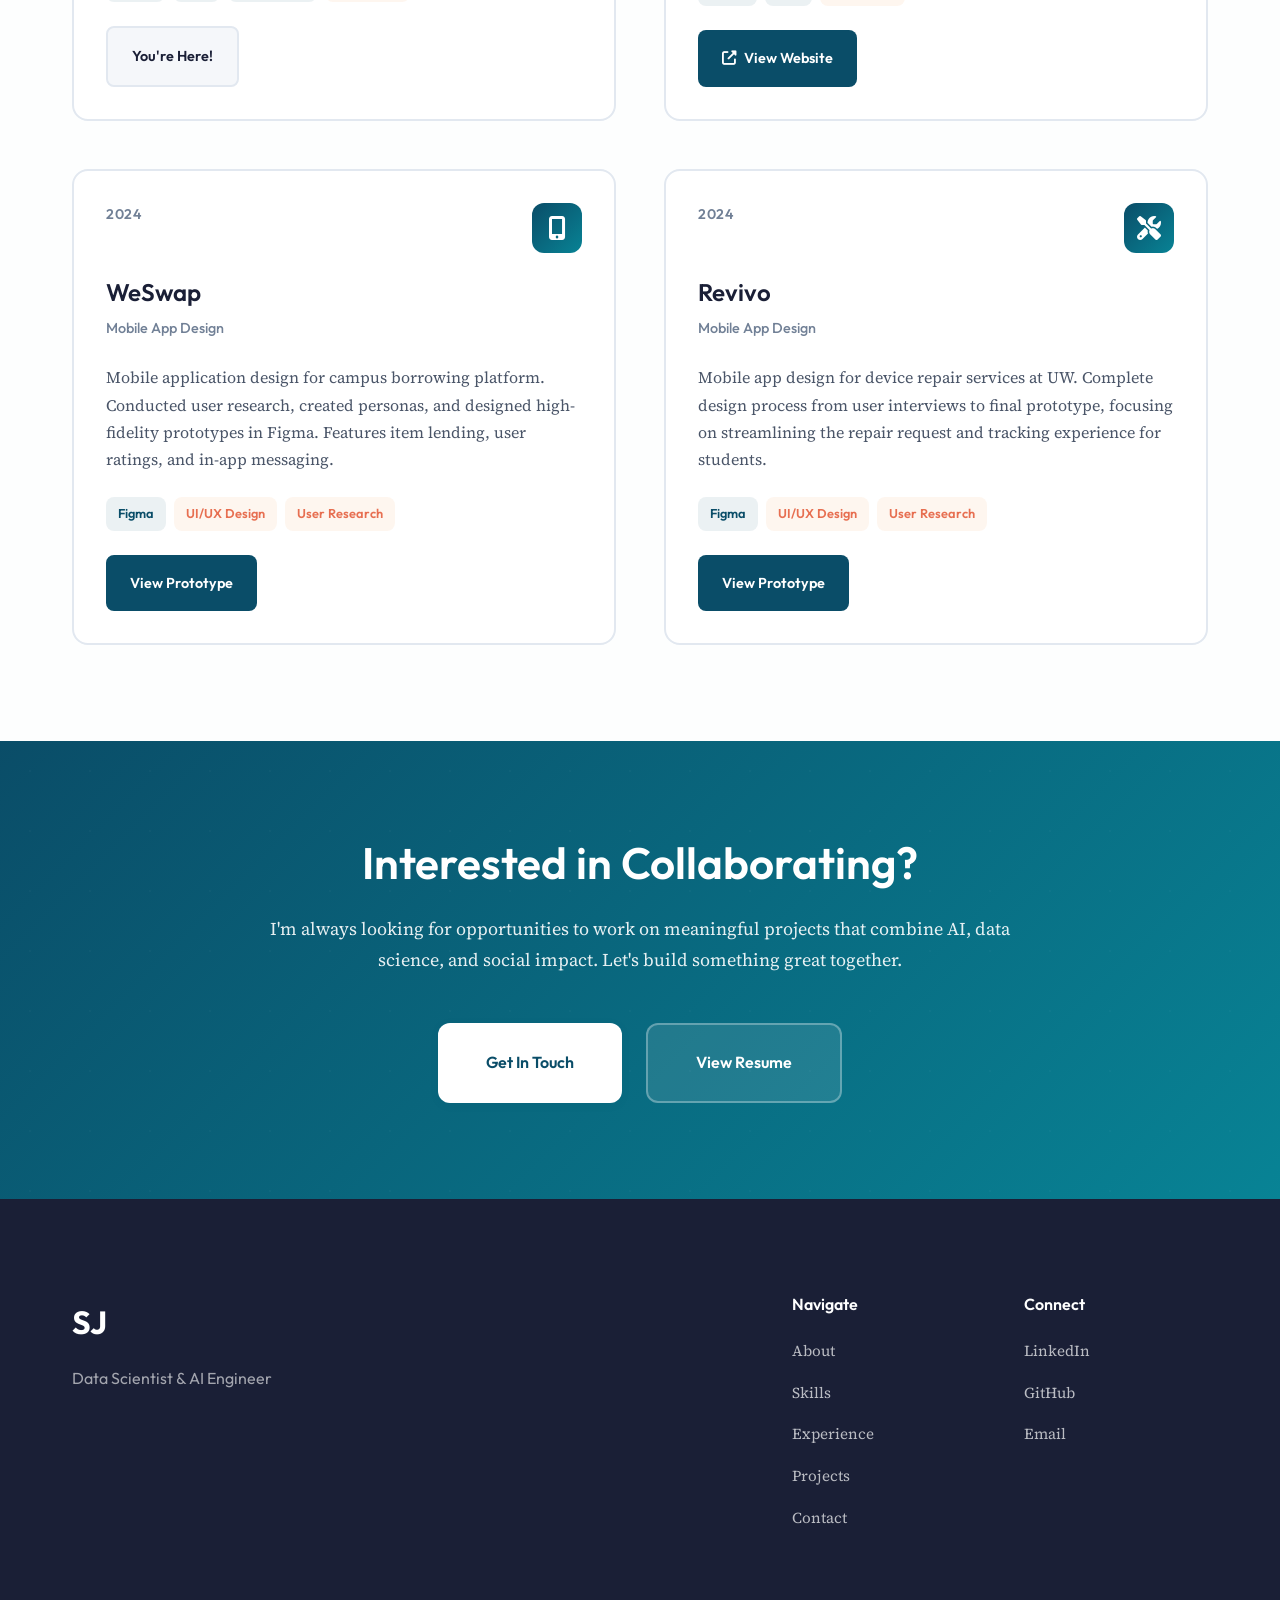
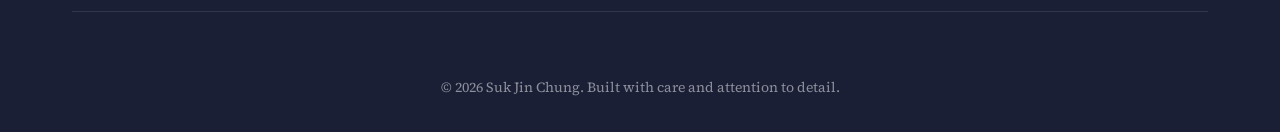
==== commit 43ae46ff: "update portfolio" ====
--- a/projects.html
+++ b/projects.html
@@ -10,16 +10,17 @@
     <link href="https://fonts.googleapis.com/css2?family=Outfit:wght@300;400;600;700&family=Source+Serif+4:wght@400;600&display=swap" rel="stylesheet">
 </head>
 <body>
+
     <!-- Navigation -->
     <nav class="navbar">
         <div class="nav-container">
             <a href="index.html" class="logo">SJ</a>
             <div class="nav-links">
-                <a href="#about">About</a>
-                <a href="#skills">Skills</a>
-                <a href="#work-experience">Experience</a>
-                <a href="projects.html">Projects</a>
-                <a href="https://drive.google.com/file/d/1RbLULfdV2YJrlM1Jq-Now0sCA2J9s1gR/view?usp=sharing" target="_blank">Resume</a>
+                <a href="index.html#about">About</a>
+                <a href="index.html#skills">Skills</a>
+                <a href="index.html#work-experience">Experience</a>
+                <a href="projects.html" class="active">Projects</a>
+                <a href="https://drive.google.com/file/d/1E3BmGtXqTjjWE23sY1jt9Fu-PN_alhCa/view?usp=drive_link" target="_blank">Resume</a>
                 <a href="contact.html" class="nav-cta">Contact</a>
             </div>
             <button class="mobile-toggle" aria-label="Toggle menu">
@@ -30,44 +31,25 @@
         </div>
     </nav>
 
-    <!-- Projects Hero -->
+    <!-- Hero -->
     <section class="projects-hero">
-        <div class="container">
-            <div class="projects-hero-content">
-                <div class="hero-badge">
-                    <span class="badge-dot"></span>
-                    Portfolio of Work
-                </div>
-                <h1>Building Solutions That Matter</h1>
-                <p>
-                    From AI-powered compliance agents to healthcare equity analysis, my projects span 
-                    machine learning, data science, and full-stack development—always focused on real-world impact.
-                </p>
-            </div>
+        <div class="projects-hero-content">
+            <p>Portfolio of Work</p>
+            <h1>Building Solutions That Matter</h1>
+            <p>
+                From AI-powered compliance agents to healthcare equity analysis, my projects span
+                machine learning, data science, and full-stack development—always focused on real-world impact.
+            </p>
         </div>
     </section>
 
-    <!-- Filter Section -->
+    <!-- Filter Buttons -->
     <section class="filter-section">
-        <div class="container">
-            <div class="filter-controls">
-                <button class="filter-btn active" data-category="all">
-                    <span>All Projects</span>
-                    <span class="count">11</span>
-                </button>
-                <button class="filter-btn" data-category="datasci">
-                    <span>Data Science & AI</span>
-                    <span class="count">6</span>
-                </button>
-                <button class="filter-btn" data-category="software">
-                    <span>Software Development</span>
-                    <span class="count">3</span>
-                </button>
-                <button class="filter-btn" data-category="uiux">
-                    <span>UI/UX Design</span>
-                    <span class="count">2</span>
-                </button>
-            </div>
+        <div class="filter-controls">
+            <button class="filter-btn active" data-category="all">All Projects <span class="count">14</span></button>
+            <button class="filter-btn" data-category="datasci">Data Science &amp; AI <span class="count">8</span></button>
+            <button class="filter-btn" data-category="software">Software Development <span class="count">4</span></button>
+            <button class="filter-btn" data-category="uiux">UI/UX Design <span class="count">2</span></button>
         </div>
     </section>
 
@@ -75,27 +57,38 @@
     <section class="projects-section">
         <div class="container">
             <div class="projects-grid">
-                
-                <!-- Microsoft Capstone -->
-                <article class="project-card featured" data-category="datasci">
-                    <div class="project-header">
-                        <div class="project-meta">
-                            <span class="project-date">Jan 2026 - Present</span>
-                            <span class="project-badge sponsored">Sponsored</span>
+
+                <!-- 1. Microsoft Capstone -->
+                <div class="card project-card featured" data-category="datasci">
+                    <div class="project-header">
+                        <div class="project-meta">
+                            <span class="project-date">Jan 2026 – Present</span>
+                            <span class="project-badge sponsored">Sponsored Capstone</span>
                         </div>
                         <div class="project-category">
                             <i class="fas fa-robot"></i>
                         </div>
                     </div>
                     <div class="project-content">
-                        <h2>Microsoft Capstone – Regulatory Readiness Copilot</h2>
-                        <p class="project-team">CISO Governance, Risk, and Compliance Team</p>
-                        <p class="project-description">
-                            Building an AI-powered compliance agent using Azure OpenAI, LLMs, and NLP pipelines to 
-                            extract, normalize, and structure security requirements from unstructured regulatory documents. 
-                            Developing a semantic engine with vector search and ontology-based mapping to generate 
-                            DevOps-ready compliance assessments.
-                        </p>
+                        <h2>Regulatory Readiness Copilot</h2>
+                        <p class="project-team">Microsoft CISO Governance, Risk, and Compliance Team</p>
+                        <p class="project-description">
+                            Building a Copilot agent using Azure OpenAI (LLMs &amp; embeddings) in an Agile environment
+                            to conduct compliance gap analysis.
+                            Leading NLP data engineering workflows with Azure Data Factory ETL pipelines and CI/CD deployment.
+                            It maps regulations to Microsoft Security Standards using vector search,
+                            ontology-based mapping, and confidence scoring to generate DevOps-ready assessments.
+                        </p>
+                        <div class="project-impact two-col">
+                            <div class="impact-stat">
+                                <strong>Weeks to Mins</strong>
+                                <span>Manual Review Time</span>
+                            </div>
+                            <div class="impact-stat">
+                                <strong>LLM + RAG</strong>
+                                <span>Compliance Engine</span>
+                            </div>
+                        </div>
                         <div class="project-tags">
                             <span class="tag tool">Azure OpenAI</span>
                             <span class="tag tool">Python</span>
@@ -105,43 +98,93 @@
                             <span class="tag area">Compliance</span>
                         </div>
                         <div class="project-links">
-                            <a href="" class="project-link disabled">
-                                <i class="fas fa-lock"></i> Confidential
-                            </a>
-                        </div>
-                    </div>
-                </article>
-
-                <!-- Datathon 2026 -->
-                <article class="project-card award" data-category="datasci">
+                            <span class="project-link disabled">Confidential</span>
+                        </div>
+                    </div>
+                </div>
+
+                <!-- 2. DayOne – Onboarding Agent -->
+                <div class="card project-card" data-category="datasci">
+                    <div class="project-header">
+                        <div class="project-meta">
+                            <span class="project-date">2026</span>
+                            <span class="project-badge hackathon">🏅 Hackathon</span>
+                        </div>
+                        <div class="project-category">
+                            <i class="fas fa-people-arrows"></i>
+                        </div>
+                    </div>
+                    <div class="project-content">
+                        <h2>DayOne – AI Onboarding Automation Agent</h2>
+                        <p class="project-team">Elastic Agent Builder Hackathon 2026</p>
+                        <p class="project-description">
+                            Multi-step AI agent that automates internal HR onboarding by detecting task blockers,
+                            surfacing knowledge-base guides via semantic search, and recommending Jira tickets—all
+                            backed by Elasticsearch Serverless. Every output includes a 0–100 confidence score and
+                            plain-English explanation for full HR auditability.
+                        </p>
+                        <div class="project-impact">
+                            <div class="impact-stat">
+                                <strong>1,158</strong>
+                                <span>Docs Indexed</span>
+                            </div>
+                            <div class="impact-stat">
+                                <strong>8 Tools</strong>
+                                <span>ES|QL + Semantic</span>
+                            </div>
+                            <div class="impact-stat">
+                                <strong>0–100</strong>
+                                <span>Confidence Score</span>
+                            </div>
+                        </div>
+                        <div class="project-tags">
+                            <span class="tag tool">Elasticsearch</span>
+                            <span class="tag tool">ES|QL</span>
+                            <span class="tag tool">Python</span>
+                            <span class="tag area">LLM Agents</span>
+                            <span class="tag area">Semantic Search</span>
+                        </div>
+                        <div class="project-links">
+                            <a href="https://github.com/sukjin620/onboarding-agent" target="_blank" class="project-link">
+                                <i class="fab fa-github"></i> View Code
+                            </a>
+                            <a href="https://devpost.com/software/dayone-ai-onboarding-automation-agent" target="_blank" class="project-link secondary">
+                                DevPost
+                            </a>
+                        </div>
+                    </div>
+                </div>
+
+                <!-- 3. Healthcare Datathon -->
+                <div class="card project-card award" data-category="datasci">
                     <div class="project-header">
                         <div class="project-meta">
                             <span class="project-date">Feb 2026</span>
                             <span class="project-badge award">🏆 2nd Place</span>
                         </div>
                         <div class="project-category">
-                            <i class="fas fa-chart-line"></i>
+                            <i class="fas fa-heartbeat"></i>
                         </div>
                     </div>
                     <div class="project-content">
                         <h2>Healthcare Access Inequity Analysis</h2>
                         <p class="project-team">UW Datathon 2026 – Team Project</p>
                         <p class="project-description">
-                            Developed the Healthcare Access Inequity Index (HAII) using HDBSCAN clustering to identify 
-                            "forgotten populations" experiencing systemic healthcare barriers. Discovered 11 vulnerable 
+                            Developed the Healthcare Access Inequity Index (HAII) using HDBSCAN clustering to identify
+                            "forgotten populations" experiencing systemic healthcare barriers. Discovered 11 vulnerable
                             groups and provided data-driven recommendations targeting ~20% of adults with worst outcomes.
                         </p>
                         <div class="project-impact">
                             <div class="impact-stat">
                                 <strong>11</strong>
-                                <span>Forgotten Populations Identified</span>
+                                <span>Forgotten Populations</span>
                             </div>
                             <div class="impact-stat">
                                 <strong>74</strong>
-                                <span>Demographic Groups Analyzed</span>
-                            </div>
-                            <div class="impact-stat">
-                                <strong>6 Years</strong>
+                                <span>Demographic Groups</span>
+                            </div>
+                            <div class="impact-stat">
+                                <strong>6 Yrs</strong>
                                 <span>Temporal Data</span>
                             </div>
                         </div>
@@ -150,21 +193,24 @@
                             <span class="tag tool">HDBSCAN</span>
                             <span class="tag tool">scikit-learn</span>
                             <span class="tag area">Machine Learning</span>
-                            <span class="tag area">Healthcare</span>
+                            <span class="tag area">Healthcare Data</span>
                         </div>
                         <div class="project-links">
                             <a href="https://github.com/Nandini393/HealthcareAccessInequalityAnalysis" target="_blank" class="project-link">
                                 <i class="fab fa-github"></i> View Code
                             </a>
                             <a href="https://drive.google.com/file/d/110b2HqIycVKnnKbJkrfELUhCpZtGLF89/view?usp=sharing" target="_blank" class="project-link secondary">
-                                <i class="fas fa-file-pdf"></i> Full Report
-                            </a>
-                        </div>
-                    </div>
-                </article>
-
-                <!-- EcoPilot -->
-                <article class="project-card" data-category="datasci">
+                                Full Report
+                            </a>
+                            <a href="https://public.tableau.com/views/Healthcare_Clustering/Dashboard1?:language=en-US&:sid=&:redirect=auth&:display_count=n&:origin=viz_share_link" target="_blank" class="project-link secondary">
+                                <i class="fas fa-chart-pie"></i> Tableau
+                            </a>
+                        </div>
+                    </div>
+                </div>
+
+                <!-- 4. EcoPilot -->
+                <div class="card project-card" data-category="datasci">
                     <div class="project-header">
                         <div class="project-meta">
                             <span class="project-date">2025</span>
@@ -177,13 +223,13 @@
                         <h2>EcoPilot – ESG Compliance Automation</h2>
                         <p class="project-team">Sustainability AI Project</p>
                         <p class="project-description">
-                            Designed autonomous LLM-based compliance agent using AWS Bedrock (Claude) and prompt 
-                            engineering to automate ESG workflows, reducing manual effort by ~50%. Implemented 
+                            Designed autonomous LLM-based compliance agent using AWS Bedrock (Claude) and prompt
+                            engineering to automate ESG workflows, reducing manual effort by ~50%. Implemented
                             scalable ETL pipeline with AWS Lambda, S3, and DynamoDB integrated with React dashboard.
                         </p>
                         <div class="project-highlight">
-                            <i class="fas fa-chart-bar"></i>
-                            <strong>~50% reduction</strong> in manual compliance effort
+                            <i class="fas fa-chart-line"></i>
+                            <p><strong>~50% reduction</strong> in manual compliance effort</p>
                         </div>
                         <div class="project-tags">
                             <span class="tag tool">AWS Bedrock</span>
@@ -194,31 +240,93 @@
                             <span class="tag area">ETL Pipeline</span>
                         </div>
                         <div class="project-links">
-                            <a href="" class="project-link">
-                                <i class="fas fa-external-link-alt"></i> View Project
-                            </a>
-                        </div>
-                    </div>
-                </article>
-
-                <!-- Loan Prediction -->
-                <article class="project-card" data-category="datasci">
+                            <a href="https://github.com/sukjin620/EcoPilot-AI-Sustainability-Compliance-Agent" target="_blank" class="project-link">
+                                <i class="fab fa-github"></i> View Code
+                            </a>
+                        </div>
+                    </div>
+                </div>
+
+                <!-- 5. Chasing the Emerald -->
+                <div class="card project-card" data-category="datasci">
                     <div class="project-header">
                         <div class="project-meta">
                             <span class="project-date">2025</span>
                         </div>
                         <div class="project-category">
-                            <i class="fas fa-brain"></i>
+                            <i class="fas fa-plane"></i>
+                        </div>
+                    </div>
+                    <div class="project-content">
+                        <h2>Chasing the Emerald – Seattle Air Travel</h2>
+                        <p class="project-team">INFO 474 – Interactive Article (Team Project)</p>
+                        <p class="project-description">
+                            A scrollytelling data journalism piece exploring Seattle's air travel patterns across a decade.
+                            Features interactive charts revealing airline growth trajectories (up to 1050% expansion),
+                            optimal booking timing, and a flight reliability calendar built from Bureau of Transportation
+                            Statistics data.
+                        </p>
+                        <div class="project-impact">
+                            <div class="impact-stat">
+                                <strong>10 Yrs</strong>
+                                <span>BTS Flight Data</span>
+                            </div>
+                            <div class="impact-stat">
+                                <strong>5</strong>
+                                <span>Airlines Analyzed</span>
+                            </div>
+                            <div class="impact-stat">
+                                <strong>10x</strong>
+                                <span>Peak Growth</span>
+                            </div>
+                        </div>
+                        <div class="project-tags">
+                            <span class="tag tool">P5.js</span>
+                            <span class="tag tool">JavaScript</span>
+                            <span class="tag tool">HTML/CSS</span>
+                            <span class="tag area">Data Visualization</span>
+                            <span class="tag area">Scrollytelling</span>
+                        </div>
+                        <div class="project-links">
+                            <a href="https://yongxi1202.github.io/info474-autumn25--project/" target="_blank" class="project-link">
+                                <i class="fas fa-external-link-alt"></i> Live Article
+                            </a>
+                        </div>
+                    </div>
+                </div>
+
+                <!-- 6. Early Loan Repayment -->
+                <div class="card project-card" data-category="datasci">
+                    <div class="project-header">
+                        <div class="project-meta">
+                            <span class="project-date">2025</span>
+                        </div>
+                        <div class="project-category">
+                            <i class="fas fa-chart-bar"></i>
                         </div>
                     </div>
                     <div class="project-content">
                         <h2>Early Loan Repayment Risk Prediction</h2>
                         <p class="project-team">Machine Learning Project</p>
                         <p class="project-description">
-                            Built predictive model using logistic regression with L1/L2 regularization and cross-validation 
-                            to classify borrower risk based on first 30 days of payment behavior. Conducted comprehensive 
+                            Built predictive model using logistic regression with L1/L2 regularization and cross-validation
+                            to classify borrower risk based on first 30 days of payment behavior. Conducted comprehensive
                             EDA and feature engineering to identify key risk indicators.
                         </p>
+                        <div class="project-impact">
+                            <div class="impact-stat">
+                                <strong>71%</strong>
+                                <span>Recall Score</span>
+                            </div>
+                            <div class="impact-stat">
+                                <strong>30-Day</strong>
+                                <span>Behavioral Window</span>
+                            </div>
+                            <div class="impact-stat">
+                                <strong>39k+</strong>
+                                <span>Loans Analyzed</span>
+                            </div>
+                        </div>
                         <div class="project-tags">
                             <span class="tag tool">Python</span>
                             <span class="tag tool">scikit-learn</span>
@@ -227,15 +335,15 @@
                             <span class="tag area">Risk Analysis</span>
                         </div>
                         <div class="project-links">
-                            <a href="" class="project-link">
-                                <i class="fas fa-external-link-alt"></i> View Project
-                            </a>
-                        </div>
-                    </div>
-                </article>
-
-                <!-- INFO 201 -->
-                <article class="project-card" data-category="datasci">
+                            <a href="https://sukjin620.github.io/project_link/PD_Modeling.html" target="_blank" class="project-link">
+                                <i class="fas fa-external-link-alt"></i> Live Demo
+                            </a>
+                        </div>
+                    </div>
+                </div>
+
+                <!-- 7. NYC Education -->
+                <div class="card project-card" data-category="datasci">
                     <div class="project-header">
                         <div class="project-meta">
                             <span class="project-date">2024</span>
@@ -248,8 +356,8 @@
                         <h2>NYC High School Education Inequity Analysis</h2>
                         <p class="project-team">INFO 201 Final Project</p>
                         <p class="project-description">
-                            Interactive data analysis exploring educational inequities across NYC high schools using 
-                            R and Shiny. Built comprehensive visualizations to identify patterns in resource distribution 
+                            Interactive data analysis exploring educational inequities across NYC high schools using
+                            R and Shiny. Built comprehensive visualizations to identify patterns in resource distribution
                             and student outcomes across different districts.
                         </p>
                         <div class="project-tags">
@@ -264,10 +372,10 @@
                             </a>
                         </div>
                     </div>
-                </article>
-
-                <!-- INFO 370 -->
-                <article class="project-card" data-category="datasci">
+                </div>
+
+                <!-- 8. Seattle Tech Access -->
+                <div class="card project-card" data-category="datasci">
                     <div class="project-header">
                         <div class="project-meta">
                             <span class="project-date">2025</span>
@@ -280,8 +388,8 @@
                         <h2>Technology Access Analysis in Seattle</h2>
                         <p class="project-team">INFO 370 Quarto Report</p>
                         <p class="project-description">
-                            Comprehensive analysis of technology access and adoption patterns in Seattle, WA using R 
-                            and Quarto. Identified digital divide trends and provided policy recommendations for 
+                            Comprehensive analysis of technology access and adoption patterns in Seattle, WA using R
+                            and Quarto. Identified digital divide trends and provided policy recommendations for
                             improving tech equity.
                         </p>
                         <div class="project-tags">
@@ -291,29 +399,76 @@
                             <span class="tag area">Policy Research</span>
                         </div>
                         <div class="project-links">
-                            <a href="" class="project-link">
-                                <i class="fas fa-external-link-alt"></i> View Report
-                            </a>
-                        </div>
-                    </div>
-                </article>
-
-                <!-- TechConnect -->
-                <article class="project-card" data-category="software">
+                            <a href="#" class="project-link secondary">View Report</a>
+                        </div>
+                    </div>
+                </div>
+
+                <!-- 9. Student Recipe Recommender -->
+                <div class="card project-card" data-category="software">
+                    <div class="project-header">
+                        <div class="project-meta">
+                            <span class="project-date">2025</span>
+                        </div>
+                        <div class="project-category">
+                            <i class="fas fa-utensils"></i>
+                        </div>
+                    </div>
+                    <div class="project-content">
+                        <h2>Student Recipe Recommender</h2>
+                        <p class="project-team">INFO 376 – Full-Stack Search Engine</p>
+                        <p class="project-description">
+                            Recipe search and recommendation system for budget-conscious students. Uses a hybrid
+                            BM25 + ingredient-line matching algorithm over 63,000+ recipes with NLTK lemmatization
+                            for better token matching. Features keyword search, ingredient-based lookup, and a
+                            tunable scoring API built with Flask.
+                        </p>
+                        <div class="project-impact">
+                            <div class="impact-stat">
+                                <strong>63k+</strong>
+                                <span>Recipes Indexed</span>
+                            </div>
+                            <div class="impact-stat">
+                                <strong>BM25</strong>
+                                <span>Hybrid Ranking</span>
+                            </div>
+                            <div class="impact-stat">
+                                <strong>Flask</strong>
+                                <span>REST API</span>
+                            </div>
+                        </div>
+                        <div class="project-tags">
+                            <span class="tag tool">Python</span>
+                            <span class="tag tool">Flask</span>
+                            <span class="tag tool">NLTK</span>
+                            <span class="tag tool">scikit-learn</span>
+                            <span class="tag area">Search Engine</span>
+                            <span class="tag area">NLP</span>
+                        </div>
+                        <div class="project-links">
+                            <a href="https://github.com/KatKho/student-recipe-recommender" target="_blank" class="project-link">
+                                <i class="fab fa-github"></i> View Code
+                            </a>
+                        </div>
+                    </div>
+                </div>
+
+                <!-- 10. TechConnect -->
+                <div class="card project-card" data-category="software">
                     <div class="project-header">
                         <div class="project-meta">
                             <span class="project-date">2024</span>
                         </div>
                         <div class="project-category">
-                            <i class="fas fa-code"></i>
+                            <i class="fas fa-users"></i>
                         </div>
                     </div>
                     <div class="project-content">
                         <h2>TechConnect</h2>
                         <p class="project-team">Full-Stack Web Application</p>
                         <p class="project-description">
-                            Social platform connecting students with tech resources and opportunities. Built with 
-                            React, Firebase, and modern web technologies. Features real-time messaging, resource 
+                            Social platform connecting students with tech resources and opportunities. Built with
+                            React, Firebase, and modern web technologies. Features real-time messaging, resource
                             sharing, and event management.
                         </p>
                         <div class="project-tags">
@@ -321,7 +476,6 @@
                             <span class="tag tool">Firebase</span>
                             <span class="tag tool">JavaScript</span>
                             <span class="tag area">Full Stack</span>
-                            <span class="tag area">Web Development</span>
                         </div>
                         <div class="project-links">
                             <a href="https://info340a9project.web.app/home#%23" target="_blank" class="project-link">
@@ -329,23 +483,23 @@
                             </a>
                         </div>
                     </div>
-                </article>
-
-                <!-- Personal Website -->
-                <article class="project-card" data-category="software">
+                </div>
+
+                <!-- 11. Portfolio -->
+                <div class="card project-card" data-category="software">
                     <div class="project-header">
                         <div class="project-meta">
                             <span class="project-date">2025</span>
                         </div>
                         <div class="project-category">
-                            <i class="fas fa-palette"></i>
+                            <i class="fas fa-code"></i>
                         </div>
                     </div>
                     <div class="project-content">
                         <h2>Personal Portfolio Website</h2>
                         <p class="project-team">Front-End Development</p>
                         <p class="project-description">
-                            This site! Designed and coded from scratch using modern web technologies. Features 
+                            This site! Designed and coded from scratch using modern web technologies. Features
                             responsive design, smooth animations, and professional presentation of projects and skills.
                         </p>
                         <div class="project-tags">
@@ -353,18 +507,15 @@
                             <span class="tag tool">CSS</span>
                             <span class="tag tool">JavaScript</span>
                             <span class="tag area">Front-End</span>
-                            <span class="tag area">Web Design</span>
-                        </div>
-                        <div class="project-links">
-                            <a href="https://sukjin620.github.io" target="_blank" class="project-link">
-                                <i class="fas fa-home"></i> You're Here!
-                            </a>
-                        </div>
-                    </div>
-                </article>
-
-                <!-- MASA Website -->
-                <article class="project-card" data-category="software">
+                        </div>
+                        <div class="project-links">
+                            <a href="https://sukjin620.github.io" class="project-link secondary">You're Here!</a>
+                        </div>
+                    </div>
+                </div>
+
+                <!-- 12. MASA -->
+                <div class="card project-card" data-category="software">
                     <div class="project-header">
                         <div class="project-meta">
                             <span class="project-date">2024</span>
@@ -377,26 +528,25 @@
                         <h2>MASA Website</h2>
                         <p class="project-team">Malaysian Student Association</p>
                         <p class="project-description">
-                            Informational website for the Malaysian Student Association at UW. Clean, accessible 
-                            design built with HTML and CSS, featuring event calendars, member resources, and 
+                            Informational website for the Malaysian Student Association at UW. Clean, accessible
+                            design built with HTML and CSS, featuring event calendars, member resources, and
                             cultural information.
                         </p>
                         <div class="project-tags">
                             <span class="tag tool">HTML</span>
                             <span class="tag tool">CSS</span>
                             <span class="tag area">Front-End</span>
-                            <span class="tag area">Web Development</span>
-                        </div>
-                        <div class="project-links">
-                            <a href="" class="project-link">
+                        </div>
+                        <div class="project-links">
+                            <a href="https://sukjin620.github.io/MASA_website/" target="_blank" class="project-link">
                                 <i class="fas fa-external-link-alt"></i> View Website
                             </a>
                         </div>
                     </div>
-                </article>
-
-                <!-- WeSwap -->
-                <article class="project-card" data-category="uiux">
+                </div>
+
+                <!-- 13. WeSwap -->
+                <div class="card project-card" data-category="uiux">
                     <div class="project-header">
                         <div class="project-meta">
                             <span class="project-date">2024</span>
@@ -409,8 +559,8 @@
                         <h2>WeSwap</h2>
                         <p class="project-team">Mobile App Design</p>
                         <p class="project-description">
-                            Mobile application design for campus borrowing platform. Conducted user research, 
-                            created personas, and designed high-fidelity prototypes in Figma. Features item 
+                            Mobile application design for campus borrowing platform. Conducted user research,
+                            created personas, and designed high-fidelity prototypes in Figma. Features item
                             lending, user ratings, and in-app messaging.
                         </p>
                         <div class="project-tags">
@@ -420,14 +570,14 @@
                         </div>
                         <div class="project-links">
                             <a href="https://www.figma.com/proto/m5sV371TEf5bDJ8uGW8uot/Final-Project?node-id=0-1&t=L2otKpD1zstfN8Ff-1" target="_blank" class="project-link">
-                                <i class="fas fa-figma"></i> View Prototype
-                            </a>
-                        </div>
-                    </div>
-                </article>
-
-                <!-- Revivo -->
-                <article class="project-card" data-category="uiux">
+                                View Prototype
+                            </a>
+                        </div>
+                    </div>
+                </div>
+
+                <!-- 14. Revivo -->
+                <div class="card project-card" data-category="uiux">
                     <div class="project-header">
                         <div class="project-meta">
                             <span class="project-date">2024</span>
@@ -440,8 +590,8 @@
                         <h2>Revivo</h2>
                         <p class="project-team">Mobile App Design</p>
                         <p class="project-description">
-                            Mobile app design for device repair services at UW. Complete design process from user 
-                            interviews to final prototype, focusing on streamlining the repair request and tracking 
+                            Mobile app design for device repair services at UW. Complete design process from user
+                            interviews to final prototype, focusing on streamlining the repair request and tracking
                             experience for students.
                         </p>
                         <div class="project-tags">
@@ -451,14 +601,14 @@
                         </div>
                         <div class="project-links">
                             <a href="https://www.figma.com/proto/0FlEqTnLaHVyFTnfLRvJ4r/Revivo?page-id=4%3A35&node-id=189-1664&p=f&viewport=585%2C210%2C0.21&t=RyrDdCCXHg5W9abr-1&scaling=scale-down&content-scaling=fixed&starting-point-node-id=189%3A1318" target="_blank" class="project-link">
-                                <i class="fas fa-figma"></i> View Prototype
-                            </a>
-                        </div>
-                    </div>
-                </article>
-
-            </div>
-        </div>
+                                View Prototype
+                            </a>
+                        </div>
+                    </div>
+                </div>
+
+            </div><!-- /.projects-grid -->
+        </div><!-- /.container -->
     </section>
 
     <!-- CTA Section -->
@@ -467,14 +617,12 @@
             <div class="cta-content">
                 <h2>Interested in Collaborating?</h2>
                 <p>
-                    I'm always looking for opportunities to work on meaningful projects that combine AI, 
+                    I'm always looking for opportunities to work on meaningful projects that combine AI,
                     data science, and social impact. Let's build something great together.
                 </p>
                 <div class="cta-buttons">
                     <a href="contact.html" class="btn btn-primary">Get In Touch</a>
-                    <a href="https://drive.google.com/file/d/1RbLULfdV2YJrlM1Jq-Now0sCA2J9s1gR/view?usp=sharing" target="_blank" class="btn btn-secondary">
-                        <i class="fas fa-file-pdf"></i> View Resume
-                    </a>
+                    <a href="https://drive.google.com/file/d/1E3BmGtXqTjjWE23sY1jt9Fu-PN_alhCa/view?usp=drive_link" target="_blank" class="btn btn-secondary">View Resume</a>
                 </div>
             </div>
         </div>
@@ -486,13 +634,14 @@
             <div class="footer-content">
                 <div class="footer-left">
                     <div class="footer-logo">SJ</div>
-                    <p>Data Scientist & AI Engineer</p>
+                    <p>Data Scientist &amp; AI Engineer</p>
                 </div>
                 <div class="footer-links">
                     <div class="footer-column">
                         <h4>Navigate</h4>
                         <a href="index.html#about">About</a>
-                        <a href="index.html#experience">Experience</a>
+                        <a href="index.html#skills">Skills</a>
+                        <a href="index.html#work-experience">Experience</a>
                         <a href="projects.html">Projects</a>
                         <a href="contact.html">Contact</a>
                     </div>
@@ -500,17 +649,17 @@
                         <h4>Connect</h4>
                         <a href="https://www.linkedin.com/in/suk-jin003/" target="_blank">LinkedIn</a>
                         <a href="https://github.com/sukjin620" target="_blank">GitHub</a>
-                        <a href="mailto:sukjin@uw.edu">Email</a>
+                        <a href="/cdn-cgi/l/email-protection#5e2d2b353437301e2b29703b3a2b">Email</a>
                     </div>
                 </div>
             </div>
             <div class="footer-bottom">
-                <p>&copy; 2025 Suk Jin Chung. Built with care and attention to detail.</p>
+                <p>&copy; 2026 Suk Jin Chung. Built with care and attention to detail.</p>
             </div>
         </div>
     </footer>
 
     <script src="script.js"></script>
-    <script src="projects-script.js"></script>
+    <script src="projects.js"></script>
 </body>
 </html>
--- a/projects-style.css
+++ b/projects-style.css
@@ -198,6 +198,11 @@
     color: var(--color-accent-warm);
 }
 
+.project-badge.hackathon {
+    background: rgba(244, 162, 97, 0.15);
+    color: #c47c2b;
+}
+
 .project-category {
     width: 50px;
     height: 50px;
@@ -245,6 +250,16 @@
 }
 
 /* Project Impact Stats */
+.project-impact.two-col {
+    display: grid;
+    grid-template-columns: repeat(2, 1fr);
+    gap: var(--spacing-md);
+    padding: var(--spacing-md);
+    background: var(--color-bg-secondary);
+    border-radius: var(--radius-sm);
+    margin-bottom: var(--spacing-md);
+}
+
 .project-impact {
     display: grid;
     grid-template-columns: repeat(3, 1fr);
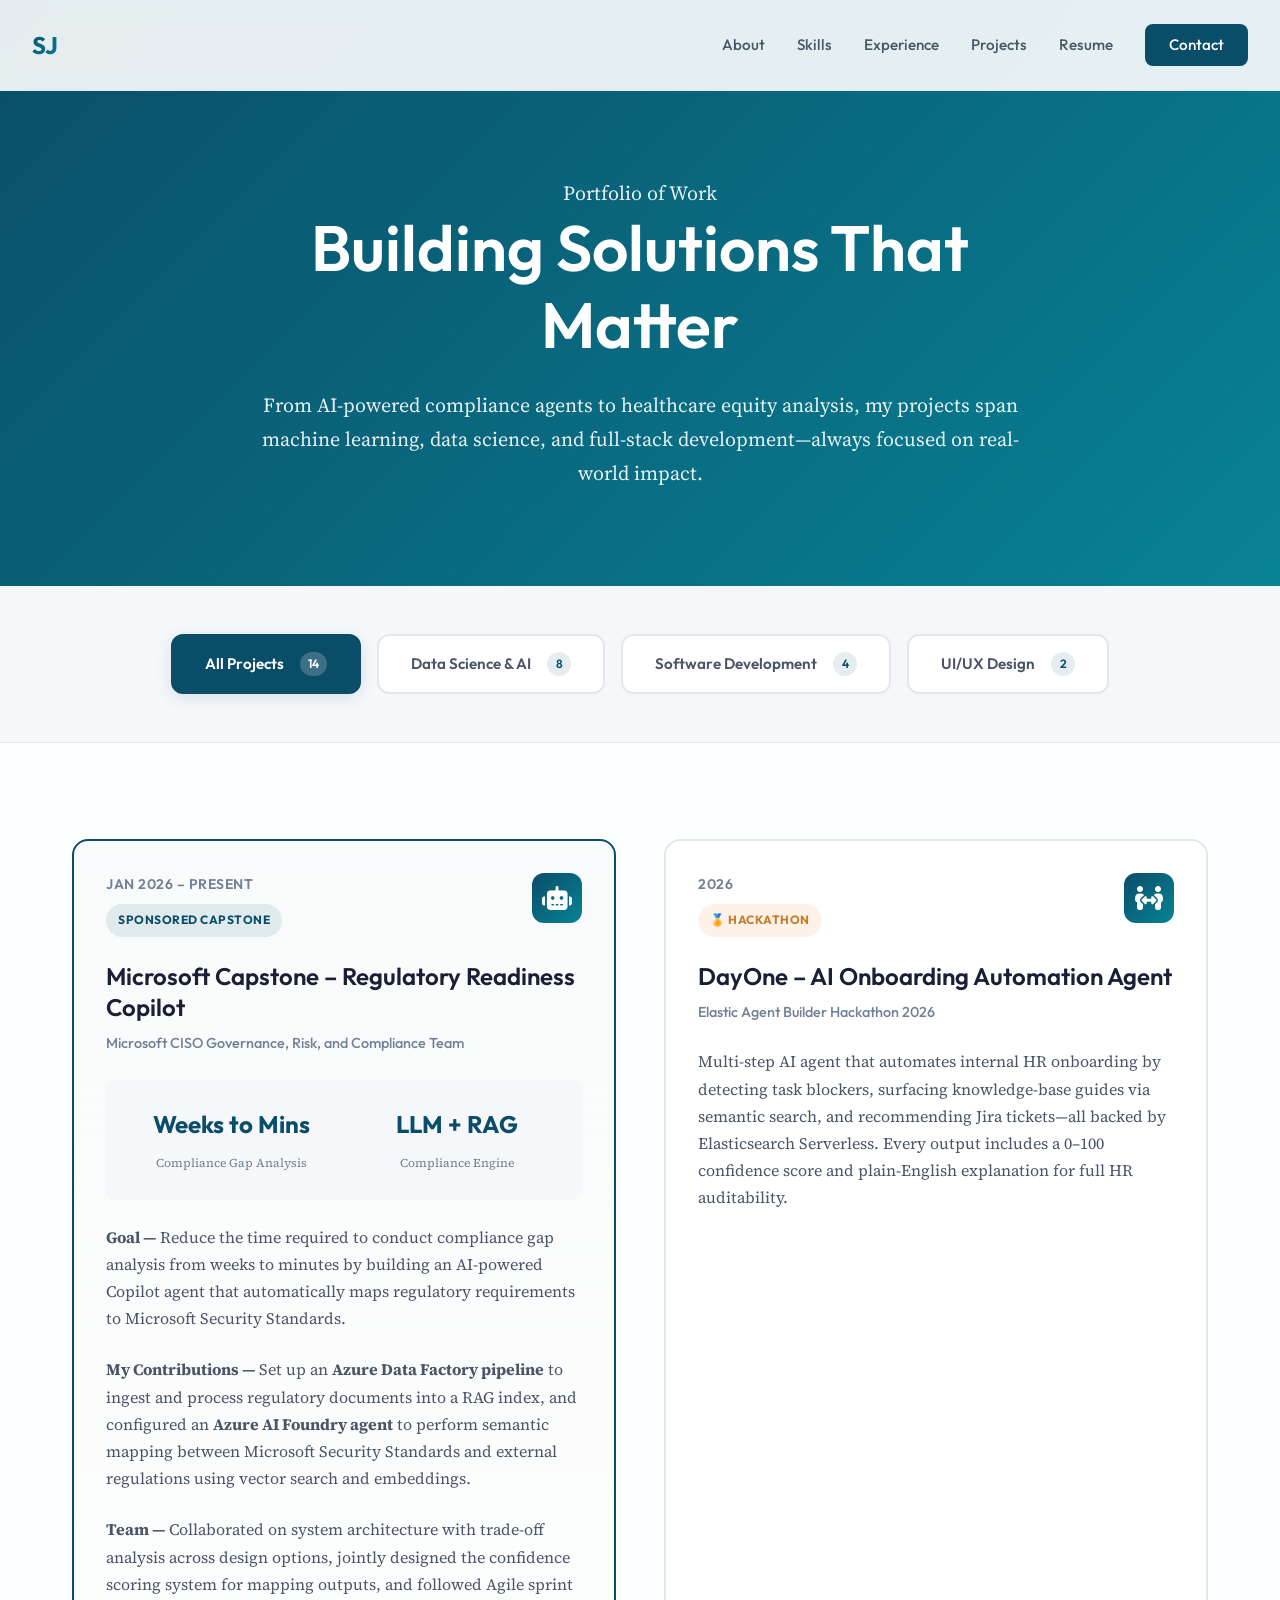
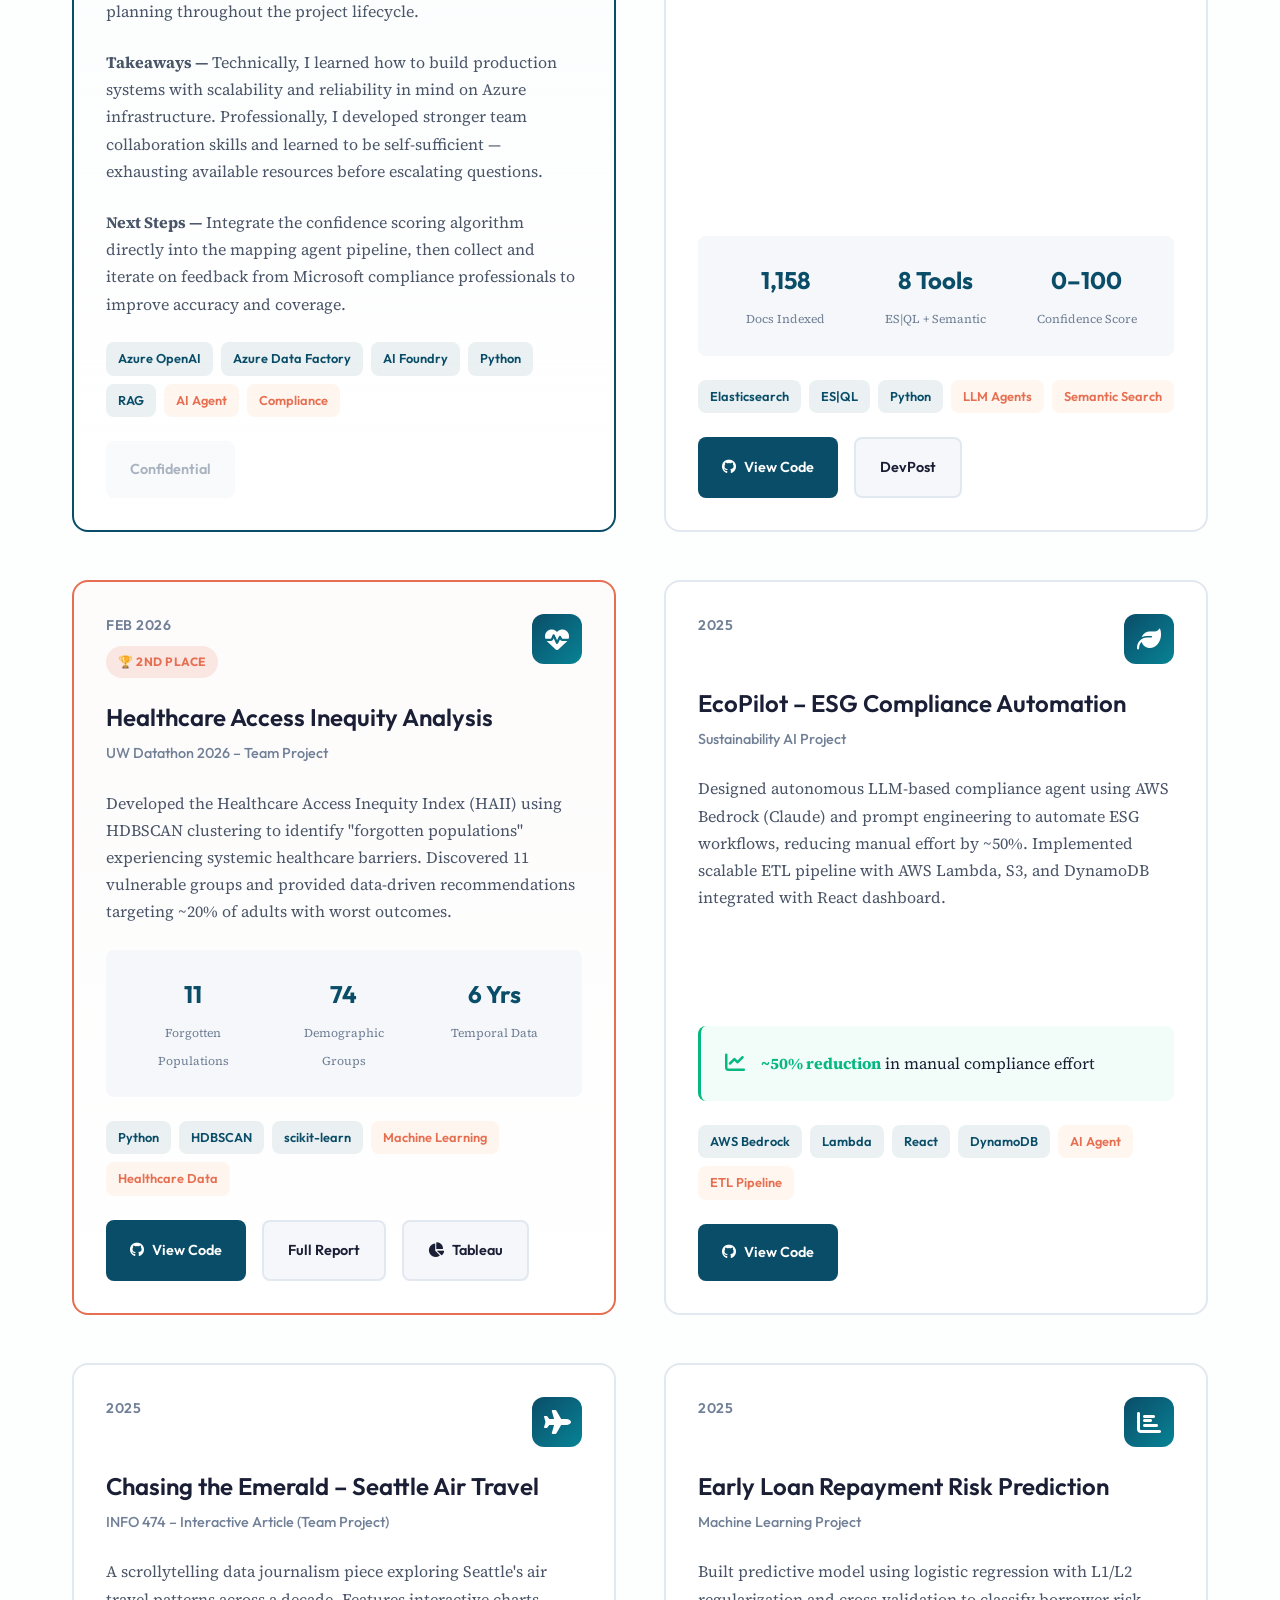
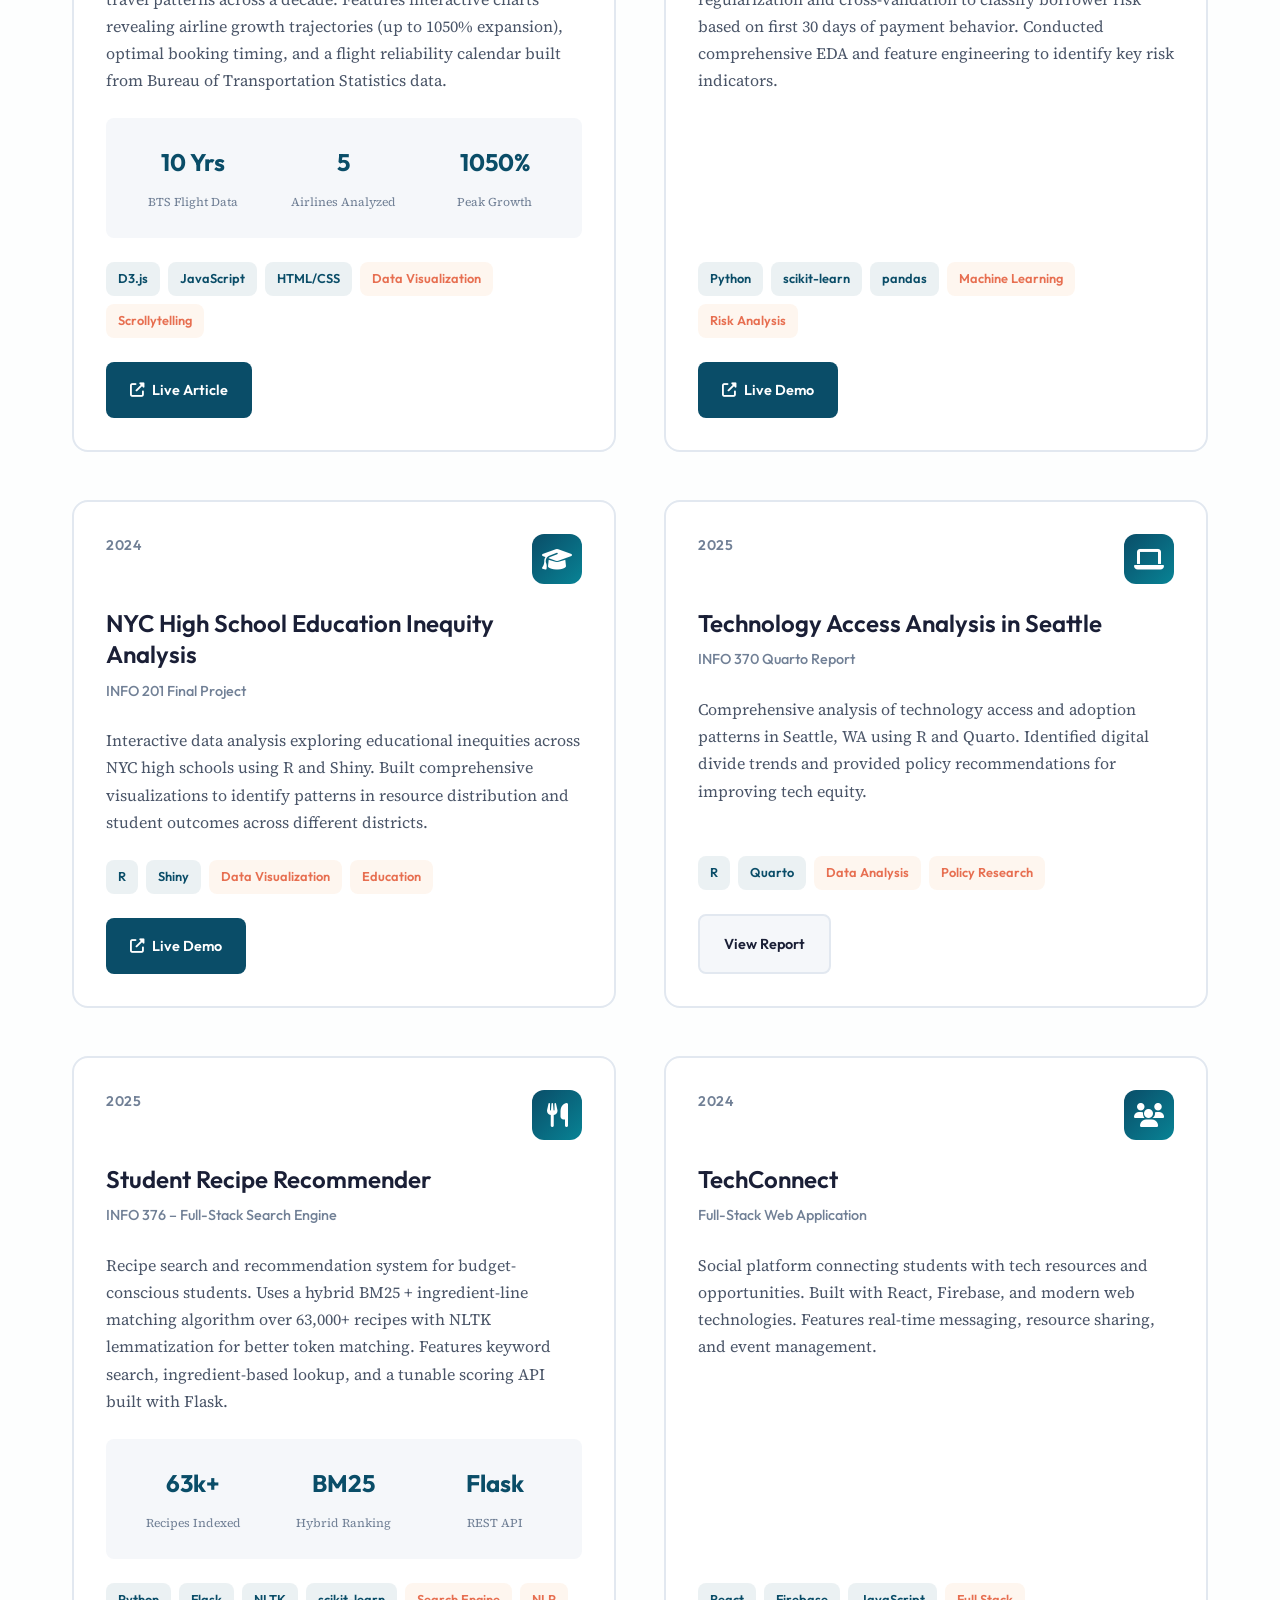
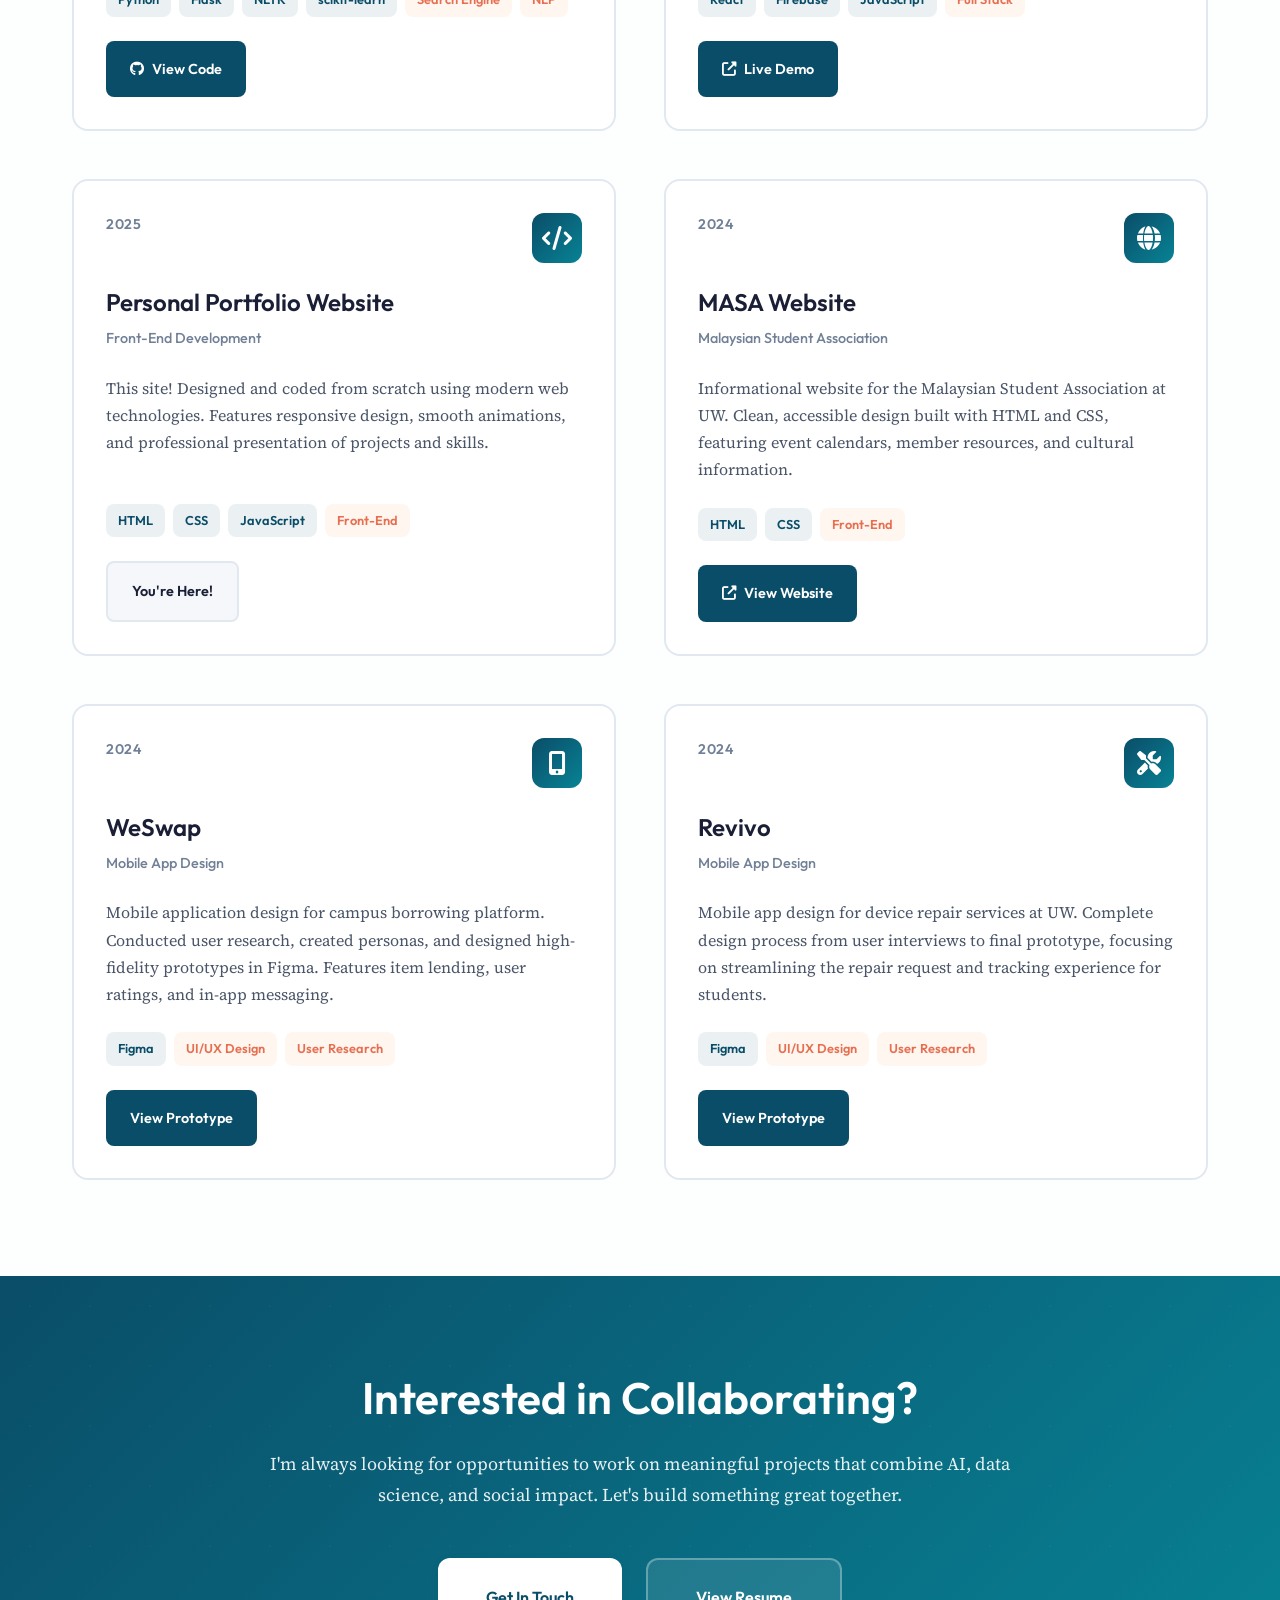
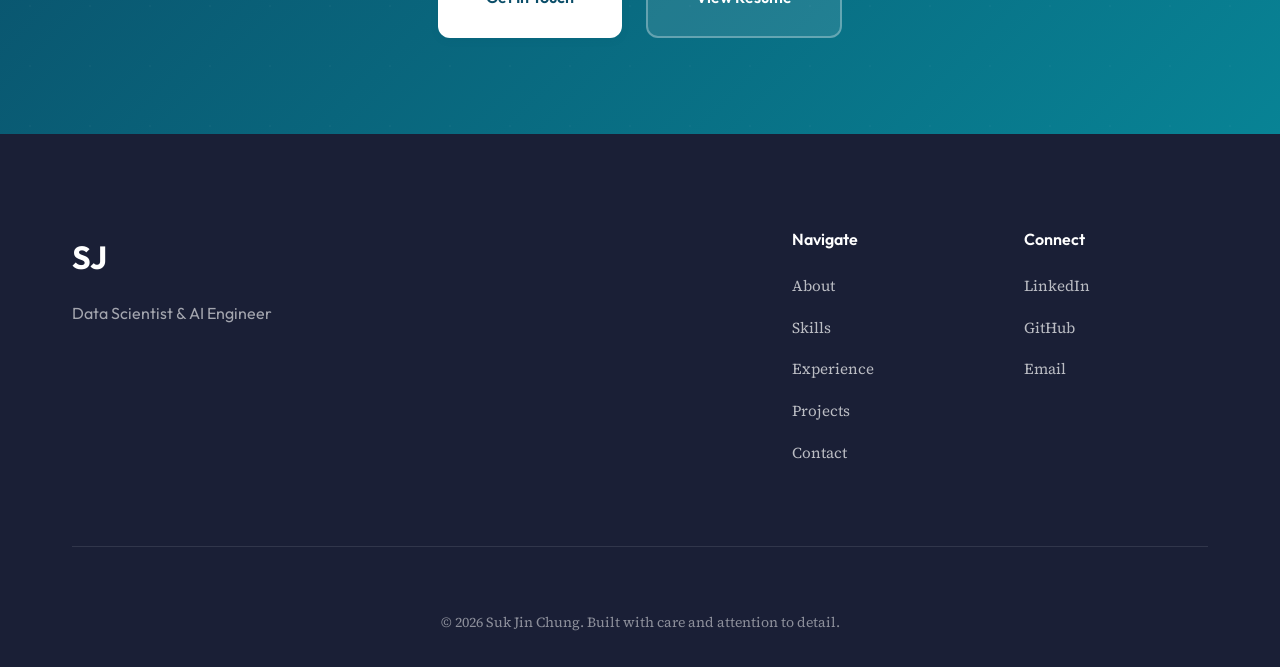
==== commit 5a8b53b8: "update capstone" ====
--- a/projects.html
+++ b/projects.html
@@ -70,30 +70,36 @@
                         </div>
                     </div>
                     <div class="project-content">
-                        <h2>Regulatory Readiness Copilot</h2>
+                        <h2>Microsoft Capstone – Regulatory Readiness Copilot</h2>
                         <p class="project-team">Microsoft CISO Governance, Risk, and Compliance Team</p>
-                        <p class="project-description">
-                            Building a Copilot agent using Azure OpenAI (LLMs &amp; embeddings) in an Agile environment
-                            to conduct compliance gap analysis.
-                            Leading NLP data engineering workflows with Azure Data Factory ETL pipelines and CI/CD deployment.
-                            It maps regulations to Microsoft Security Standards using vector search,
-                            ontology-based mapping, and confidence scoring to generate DevOps-ready assessments.
-                        </p>
+
                         <div class="project-impact two-col">
                             <div class="impact-stat">
                                 <strong>Weeks to Mins</strong>
-                                <span>Manual Review Time</span>
+                                <span>Compliance Gap Analysis</span>
                             </div>
                             <div class="impact-stat">
                                 <strong>LLM + RAG</strong>
                                 <span>Compliance Engine</span>
                             </div>
                         </div>
+
+                        <p class="project-description"><strong>Goal —</strong> Reduce the time required to conduct compliance gap analysis from weeks to minutes by building an AI-powered Copilot agent that automatically maps regulatory requirements to Microsoft Security Standards.</p>
+
+                        <p class="project-description"><strong>My Contributions —</strong> Set up an <strong>Azure Data Factory pipeline</strong> to ingest and process regulatory documents into a RAG index, and configured an <strong>Azure AI Foundry agent</strong> to perform semantic mapping between Microsoft Security Standards and external regulations using vector search and embeddings.</p>
+
+                        <p class="project-description"><strong>Team —</strong> Collaborated on system architecture with trade-off analysis across design options, jointly designed the confidence scoring system for mapping outputs, and followed Agile sprint planning throughout the project lifecycle.</p>
+
+                        <p class="project-description"><strong>Takeaways —</strong> Technically, I learned how to build production systems with scalability and reliability in mind on Azure infrastructure. Professionally, I developed stronger team collaboration skills and learned to be self-sufficient — exhausting available resources before escalating questions.</p>
+
+                        <p class="project-description"><strong>Next Steps —</strong> Integrate the confidence scoring algorithm directly into the mapping agent pipeline, then collect and iterate on feedback from Microsoft compliance professionals to improve accuracy and coverage.</p>
+
                         <div class="project-tags">
                             <span class="tag tool">Azure OpenAI</span>
+                            <span class="tag tool">Azure Data Factory</span>
+                            <span class="tag tool">AI Foundry</span>
                             <span class="tag tool">Python</span>
-                            <span class="tag tool">NLP</span>
-                            <span class="tag tool">Vector Search</span>
+                            <span class="tag tool">RAG</span>
                             <span class="tag area">AI Agent</span>
                             <span class="tag area">Compliance</span>
                         </div>
@@ -276,12 +282,12 @@
                                 <span>Airlines Analyzed</span>
                             </div>
                             <div class="impact-stat">
-                                <strong>10x</strong>
+                                <strong>1050%</strong>
                                 <span>Peak Growth</span>
                             </div>
                         </div>
                         <div class="project-tags">
-                            <span class="tag tool">P5.js</span>
+                            <span class="tag tool">D3.js</span>
                             <span class="tag tool">JavaScript</span>
                             <span class="tag tool">HTML/CSS</span>
                             <span class="tag area">Data Visualization</span>
@@ -313,20 +319,6 @@
                             to classify borrower risk based on first 30 days of payment behavior. Conducted comprehensive
                             EDA and feature engineering to identify key risk indicators.
                         </p>
-                        <div class="project-impact">
-                            <div class="impact-stat">
-                                <strong>71%</strong>
-                                <span>Recall Score</span>
-                            </div>
-                            <div class="impact-stat">
-                                <strong>30-Day</strong>
-                                <span>Behavioral Window</span>
-                            </div>
-                            <div class="impact-stat">
-                                <strong>39k+</strong>
-                                <span>Loans Analyzed</span>
-                            </div>
-                        </div>
                         <div class="project-tags">
                             <span class="tag tool">Python</span>
                             <span class="tag tool">scikit-learn</span>
--- a/style.css
+++ b/style.css
@@ -770,14 +770,13 @@
 }
 
 .responsibilities {
-    list-style: none;
+    list-style: disc;
+    padding-left: var(--spacing-lg);
     margin-bottom: var(--spacing-md);
 }
 
 .responsibilities li {
-    display: flex;
-    gap: var(--spacing-md);
-    margin-bottom: var(--spacing-md);
+    margin-bottom: var(--spacing-sm);
     color: var(--color-text-secondary);
     line-height: 1.7;
 }
@@ -786,14 +785,18 @@
     margin-bottom: 0;
 }
 
-.responsibilities i {
-    color: var(--color-success);
-    font-size: 1rem;
-    flex-shrink: 0;
-    margin-top: 4px;
-}
-
 .responsibilities strong {
+    color: var(--color-primary);
+    font-weight: 600;
+}
+
+.prose-description {
+    color: var(--color-text-secondary);
+    line-height: 1.8;
+    margin-bottom: var(--spacing-md);
+}
+
+.prose-description strong {
     color: var(--color-primary);
     font-weight: 600;
 }
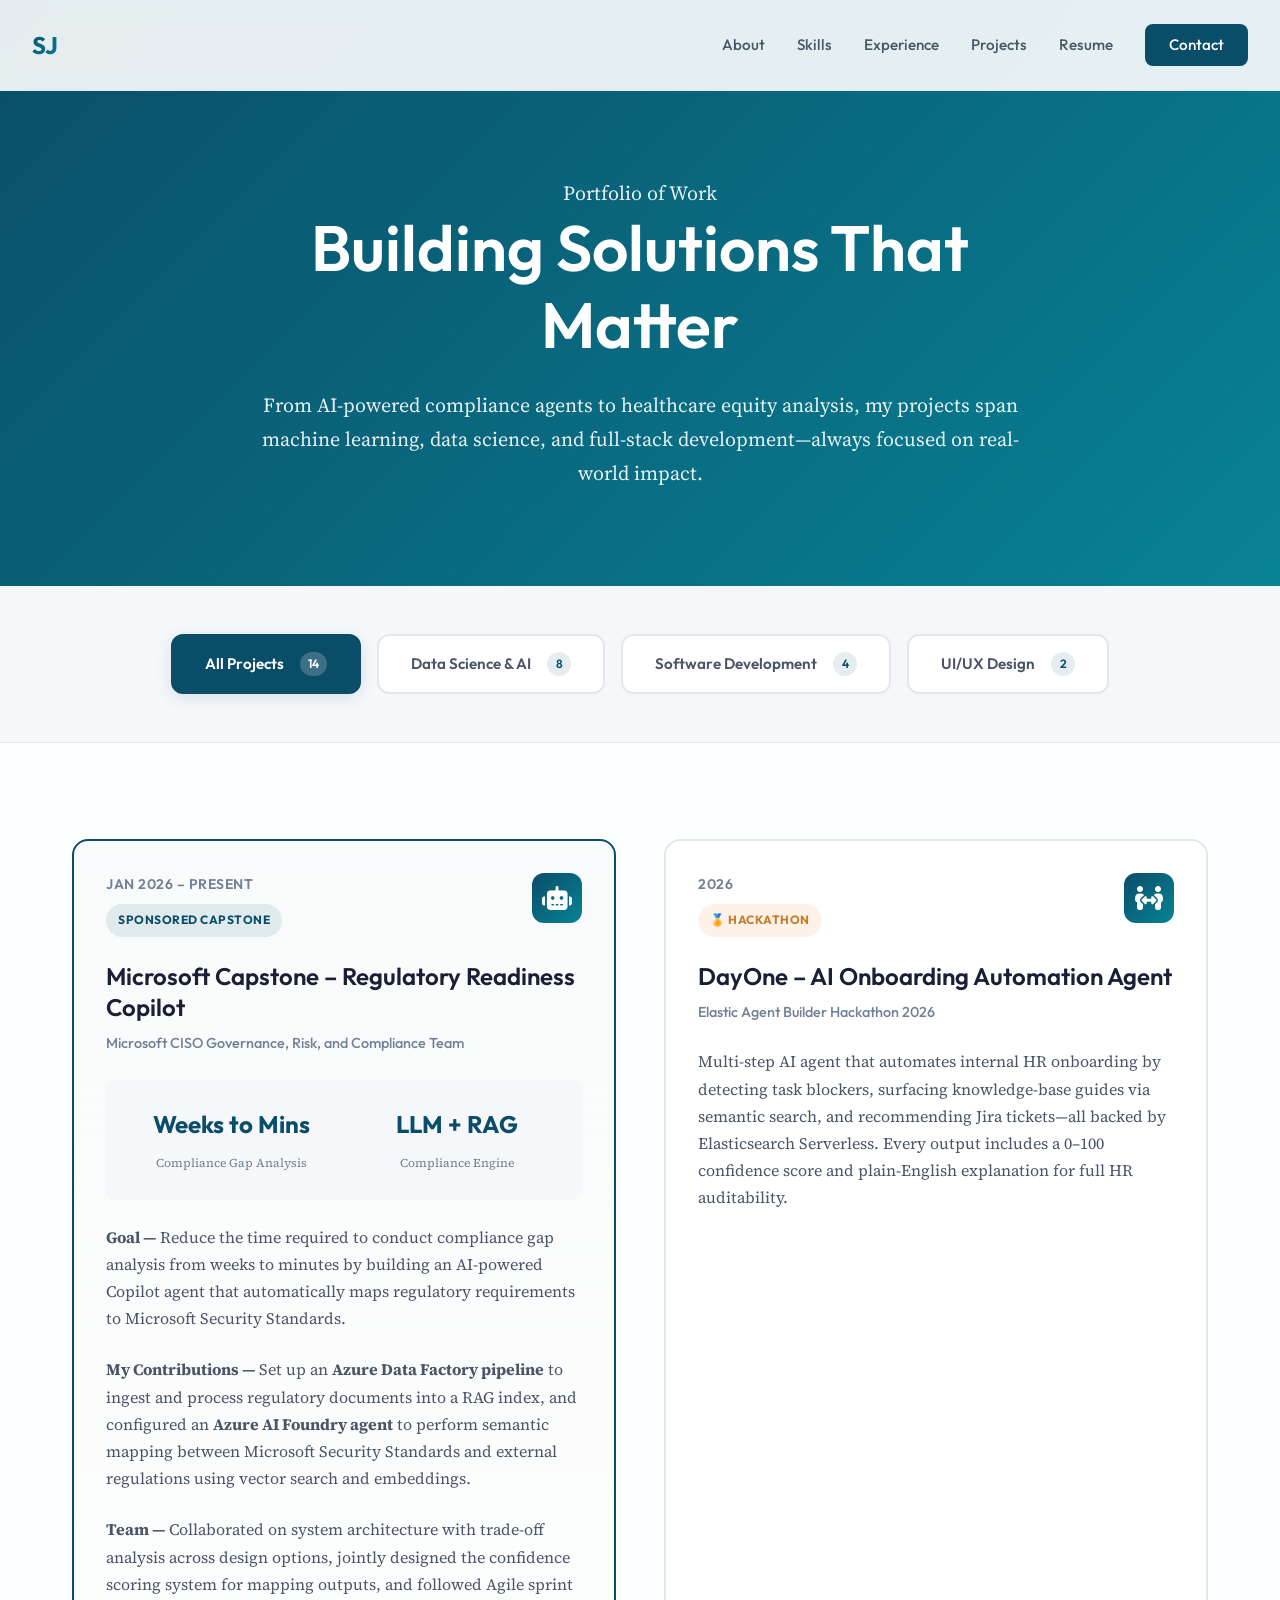
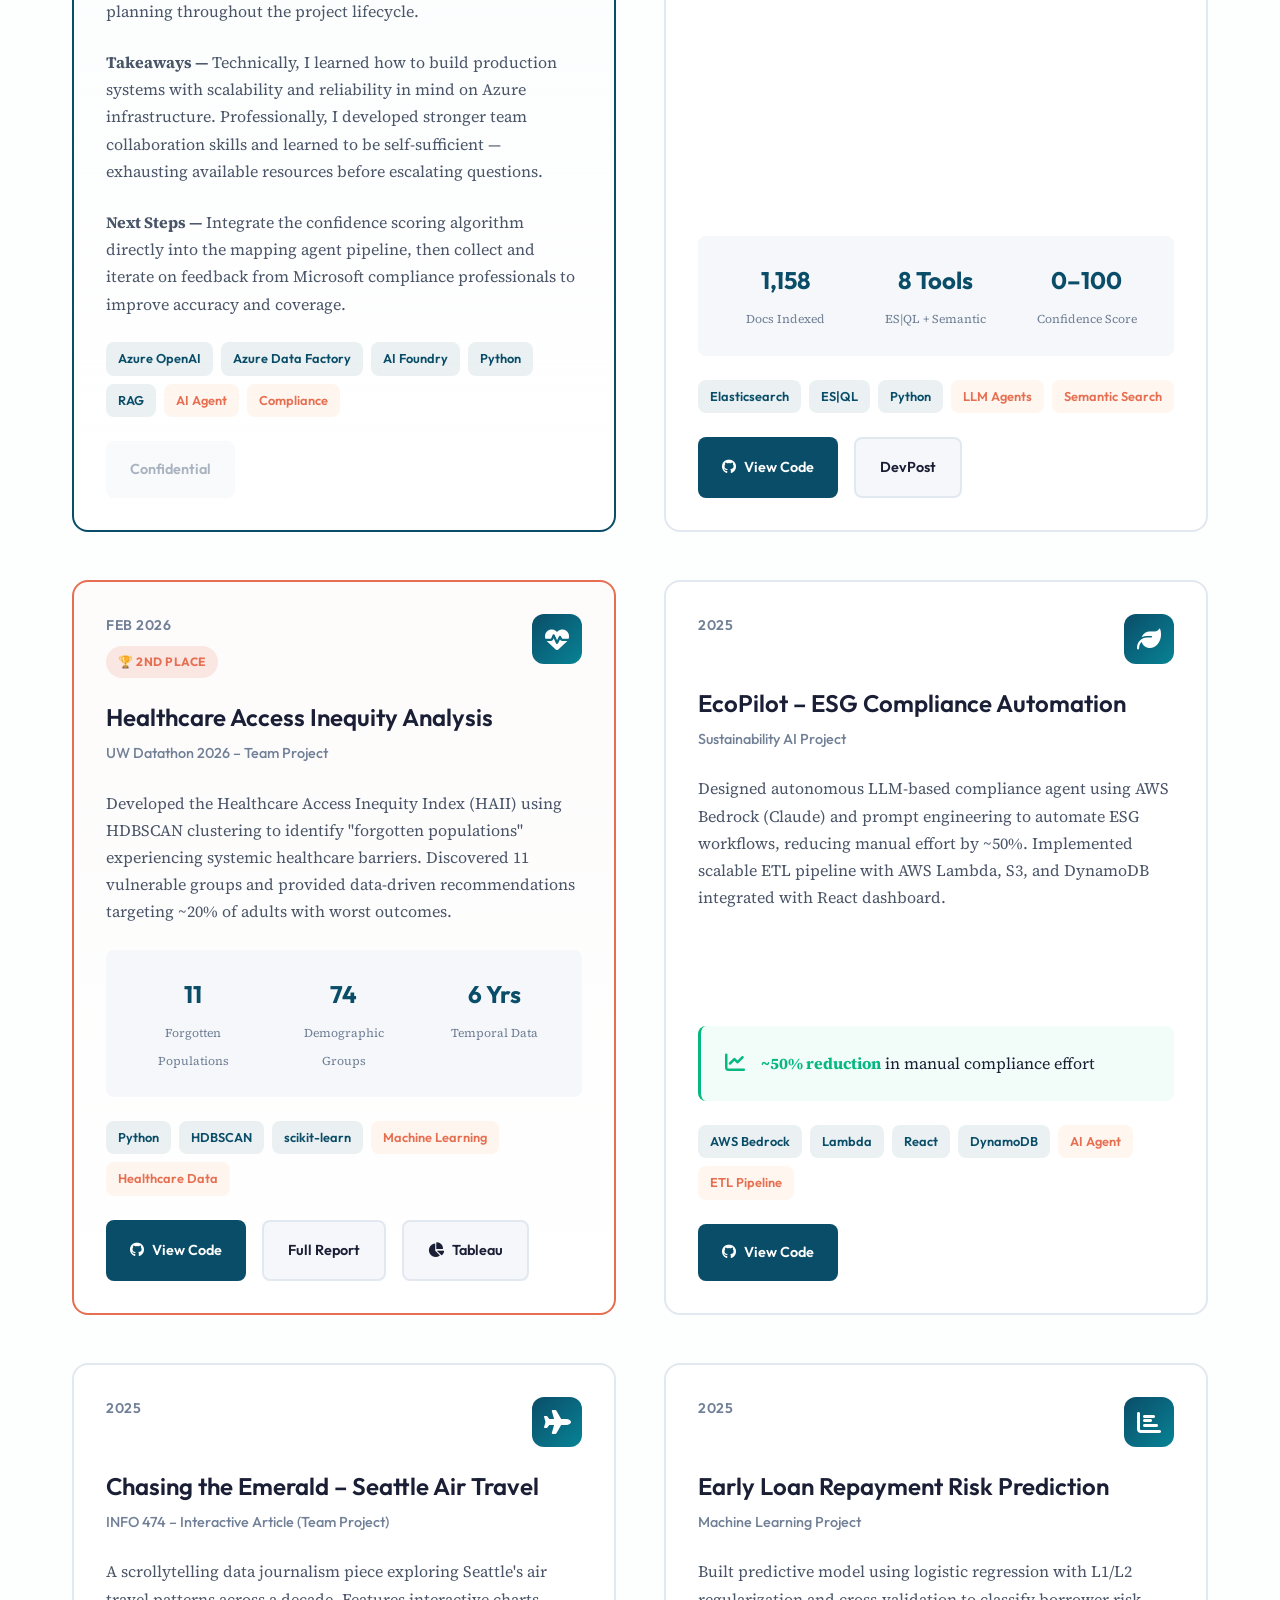
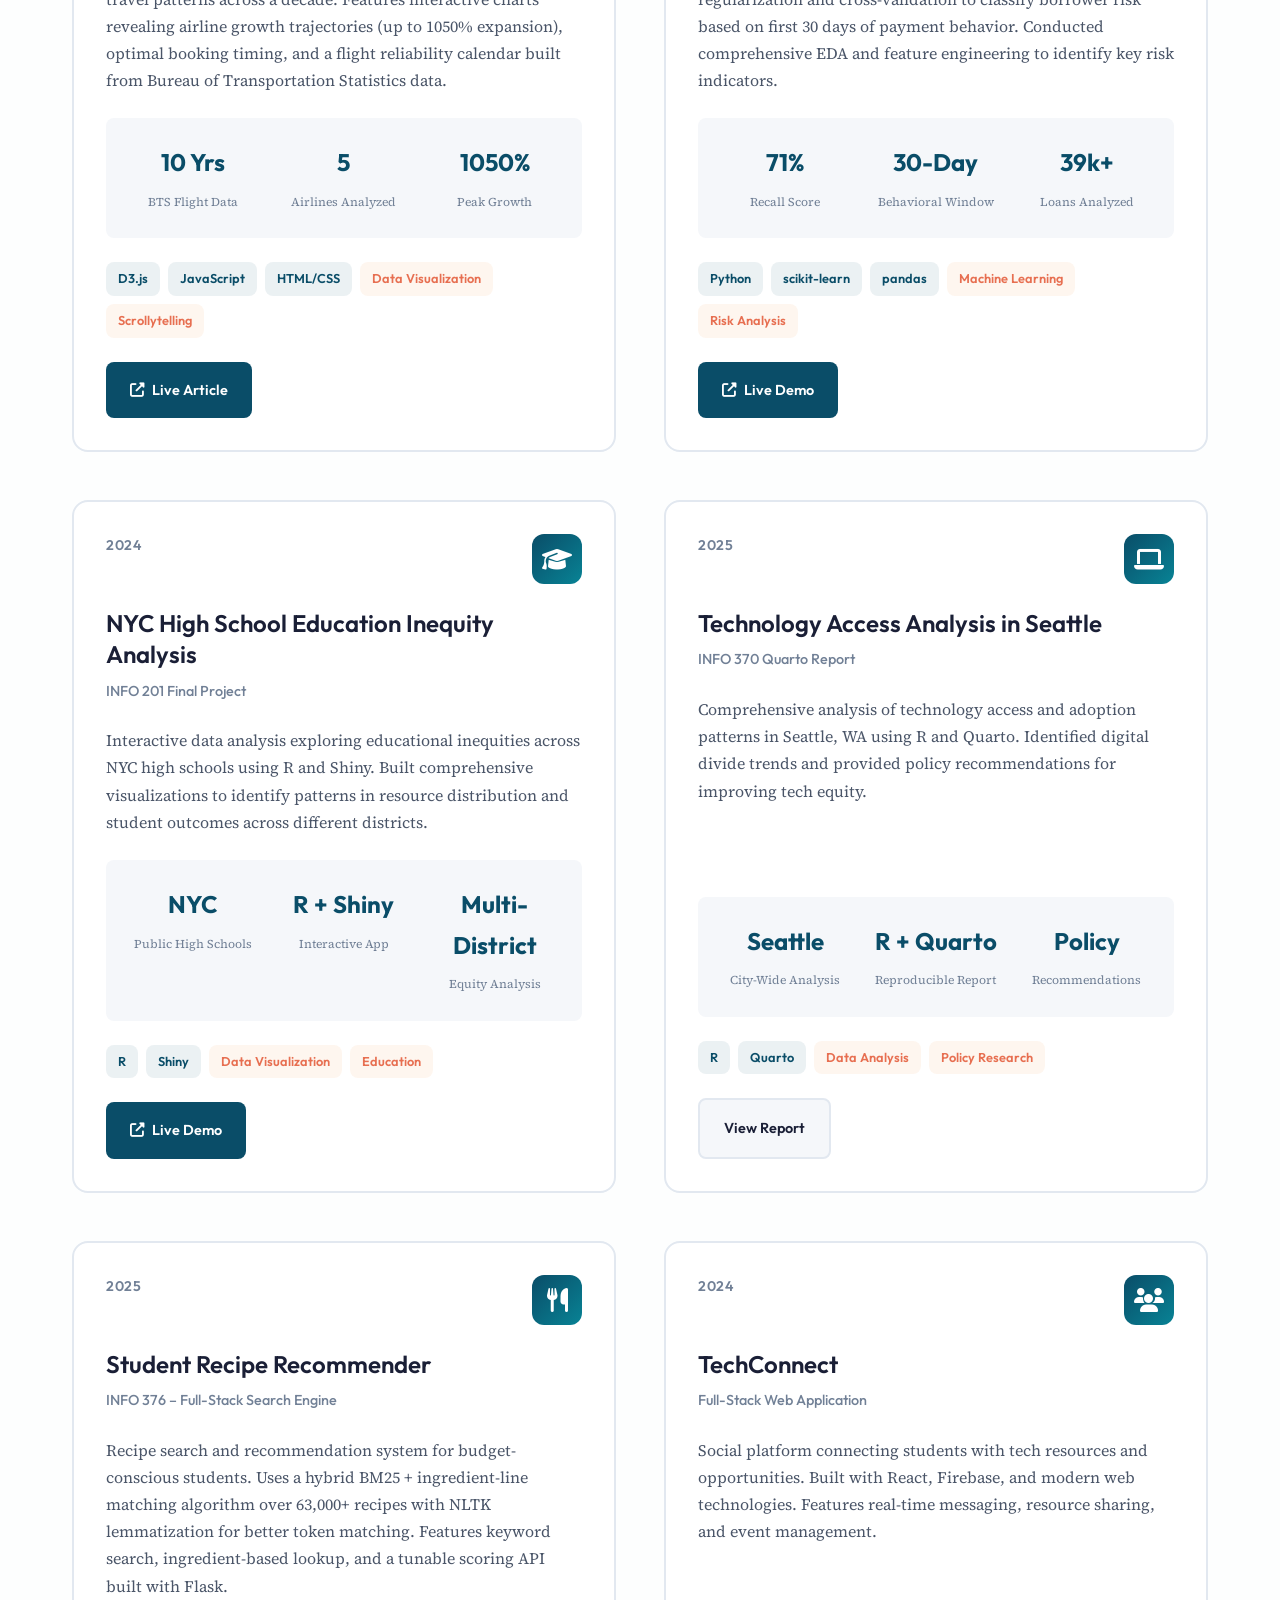
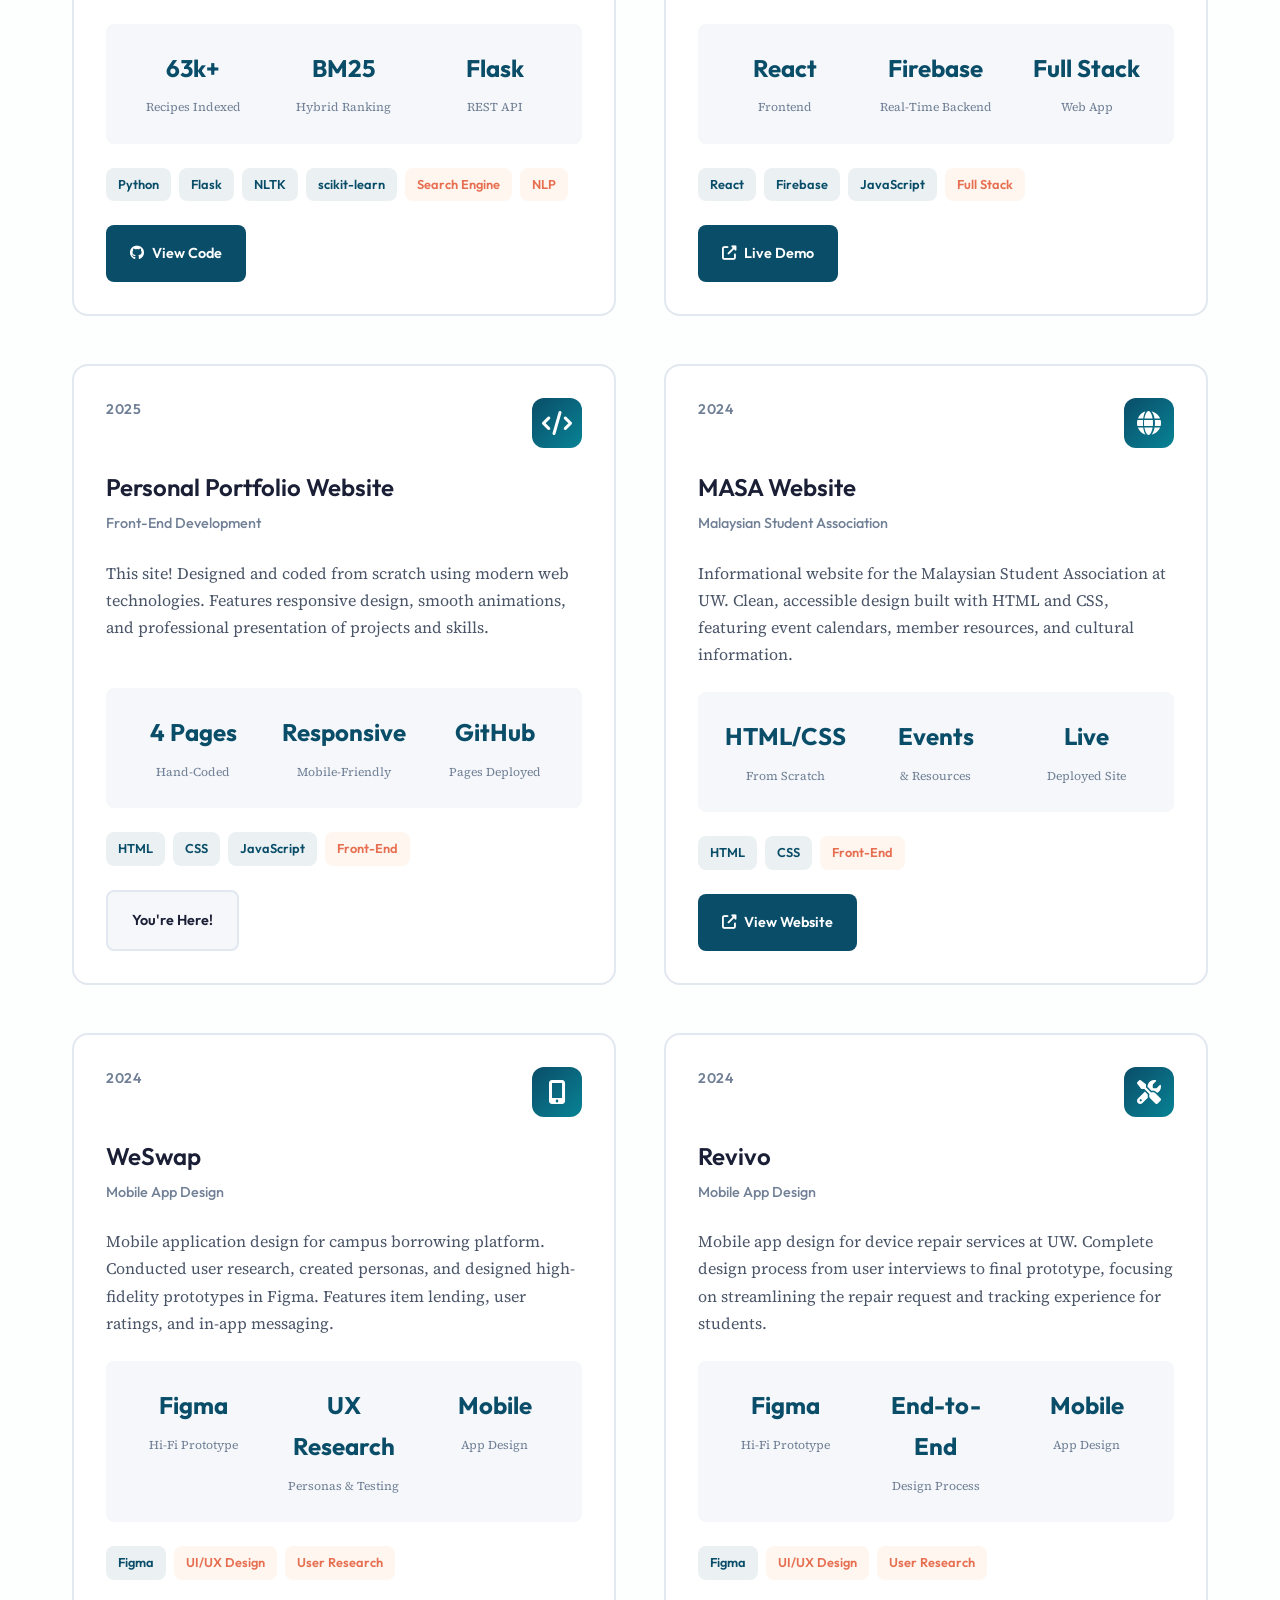
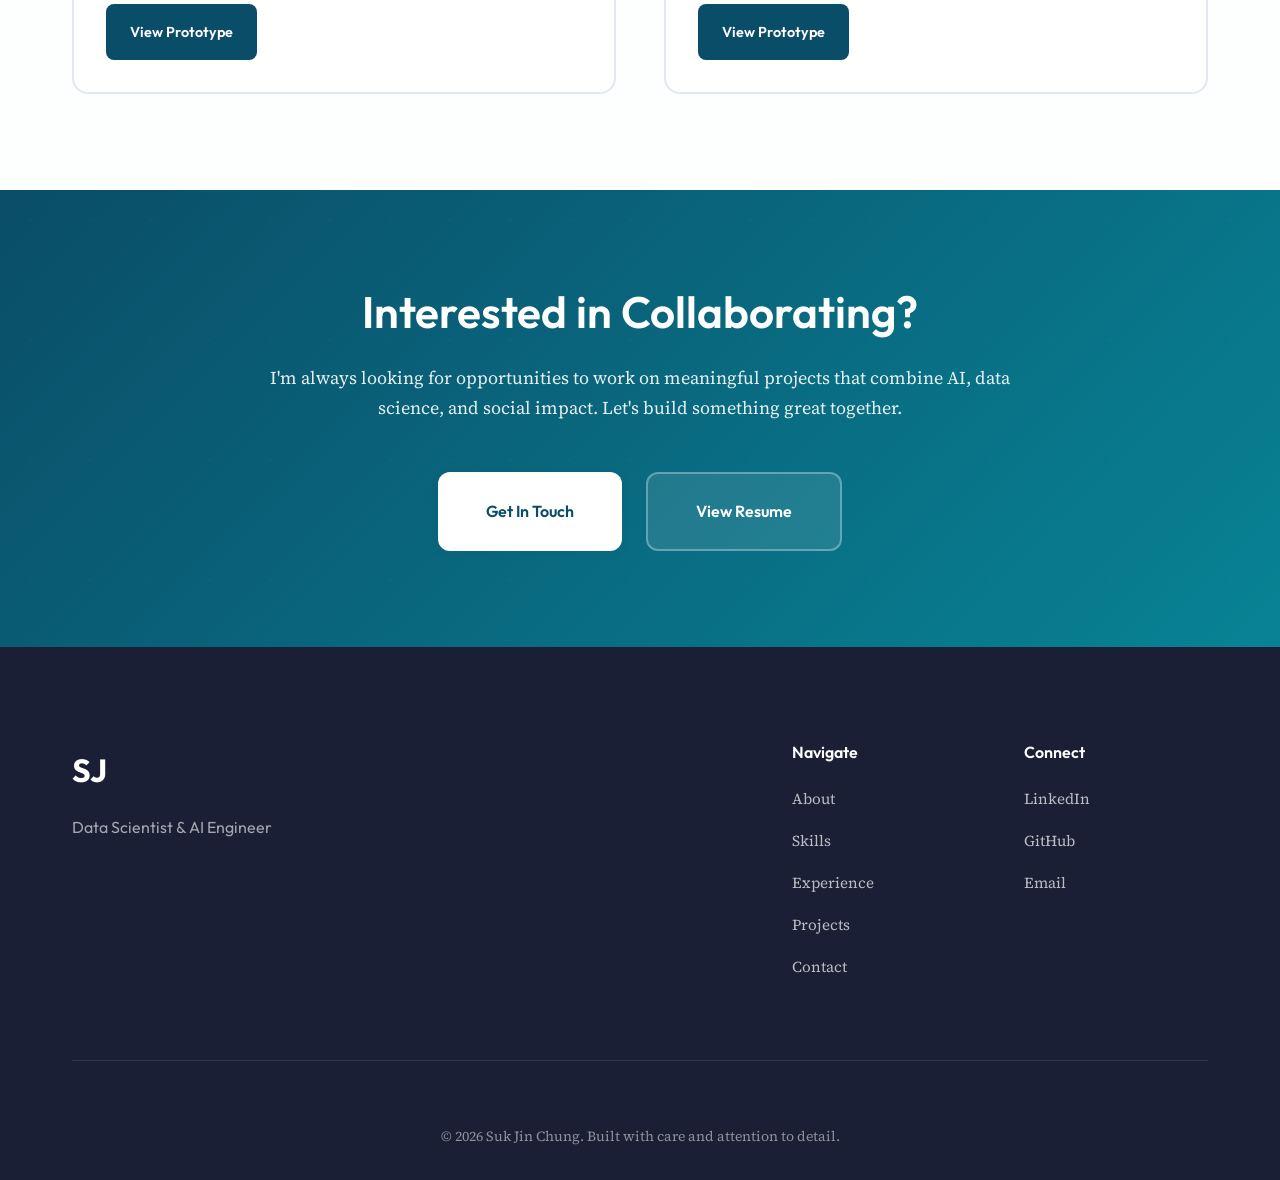
==== commit b9e5e072: "update feedbacks" ====
--- a/projects.html
+++ b/projects.html
@@ -319,6 +319,20 @@
                             to classify borrower risk based on first 30 days of payment behavior. Conducted comprehensive
                             EDA and feature engineering to identify key risk indicators.
                         </p>
+                        <div class="project-impact">
+                            <div class="impact-stat">
+                                <strong>71%</strong>
+                                <span>Recall Score</span>
+                            </div>
+                            <div class="impact-stat">
+                                <strong>30-Day</strong>
+                                <span>Behavioral Window</span>
+                            </div>
+                            <div class="impact-stat">
+                                <strong>39k+</strong>
+                                <span>Loans Analyzed</span>
+                            </div>
+                        </div>
                         <div class="project-tags">
                             <span class="tag tool">Python</span>
                             <span class="tag tool">scikit-learn</span>
@@ -352,6 +366,20 @@
                             R and Shiny. Built comprehensive visualizations to identify patterns in resource distribution
                             and student outcomes across different districts.
                         </p>
+                        <div class="project-impact">
+                            <div class="impact-stat">
+                                <strong>NYC</strong>
+                                <span>Public High Schools</span>
+                            </div>
+                            <div class="impact-stat">
+                                <strong>R + Shiny</strong>
+                                <span>Interactive App</span>
+                            </div>
+                            <div class="impact-stat">
+                                <strong>Multi-District</strong>
+                                <span>Equity Analysis</span>
+                            </div>
+                        </div>
                         <div class="project-tags">
                             <span class="tag tool">R</span>
                             <span class="tag tool">Shiny</span>
@@ -384,6 +412,20 @@
                             and Quarto. Identified digital divide trends and provided policy recommendations for
                             improving tech equity.
                         </p>
+                        <div class="project-impact">
+                            <div class="impact-stat">
+                                <strong>Seattle</strong>
+                                <span>City-Wide Analysis</span>
+                            </div>
+                            <div class="impact-stat">
+                                <strong>R + Quarto</strong>
+                                <span>Reproducible Report</span>
+                            </div>
+                            <div class="impact-stat">
+                                <strong>Policy</strong>
+                                <span>Recommendations</span>
+                            </div>
+                        </div>
                         <div class="project-tags">
                             <span class="tag tool">R</span>
                             <span class="tag tool">Quarto</span>
@@ -463,6 +505,20 @@
                             React, Firebase, and modern web technologies. Features real-time messaging, resource
                             sharing, and event management.
                         </p>
+                        <div class="project-impact">
+                            <div class="impact-stat">
+                                <strong>React</strong>
+                                <span>Frontend</span>
+                            </div>
+                            <div class="impact-stat">
+                                <strong>Firebase</strong>
+                                <span>Real-Time Backend</span>
+                            </div>
+                            <div class="impact-stat">
+                                <strong>Full Stack</strong>
+                                <span>Web App</span>
+                            </div>
+                        </div>
                         <div class="project-tags">
                             <span class="tag tool">React</span>
                             <span class="tag tool">Firebase</span>
@@ -494,6 +550,20 @@
                             This site! Designed and coded from scratch using modern web technologies. Features
                             responsive design, smooth animations, and professional presentation of projects and skills.
                         </p>
+                        <div class="project-impact">
+                            <div class="impact-stat">
+                                <strong>4 Pages</strong>
+                                <span>Hand-Coded</span>
+                            </div>
+                            <div class="impact-stat">
+                                <strong>Responsive</strong>
+                                <span>Mobile-Friendly</span>
+                            </div>
+                            <div class="impact-stat">
+                                <strong>GitHub</strong>
+                                <span>Pages Deployed</span>
+                            </div>
+                        </div>
                         <div class="project-tags">
                             <span class="tag tool">HTML</span>
                             <span class="tag tool">CSS</span>
@@ -524,6 +594,20 @@
                             design built with HTML and CSS, featuring event calendars, member resources, and
                             cultural information.
                         </p>
+                        <div class="project-impact">
+                            <div class="impact-stat">
+                                <strong>HTML/CSS</strong>
+                                <span>From Scratch</span>
+                            </div>
+                            <div class="impact-stat">
+                                <strong>Events</strong>
+                                <span>& Resources</span>
+                            </div>
+                            <div class="impact-stat">
+                                <strong>Live</strong>
+                                <span>Deployed Site</span>
+                            </div>
+                        </div>
                         <div class="project-tags">
                             <span class="tag tool">HTML</span>
                             <span class="tag tool">CSS</span>
@@ -555,6 +639,20 @@
                             created personas, and designed high-fidelity prototypes in Figma. Features item
                             lending, user ratings, and in-app messaging.
                         </p>
+                        <div class="project-impact">
+                            <div class="impact-stat">
+                                <strong>Figma</strong>
+                                <span>Hi-Fi Prototype</span>
+                            </div>
+                            <div class="impact-stat">
+                                <strong>UX Research</strong>
+                                <span>Personas & Testing</span>
+                            </div>
+                            <div class="impact-stat">
+                                <strong>Mobile</strong>
+                                <span>App Design</span>
+                            </div>
+                        </div>
                         <div class="project-tags">
                             <span class="tag tool">Figma</span>
                             <span class="tag area">UI/UX Design</span>
@@ -586,6 +684,20 @@
                             interviews to final prototype, focusing on streamlining the repair request and tracking
                             experience for students.
                         </p>
+                        <div class="project-impact">
+                            <div class="impact-stat">
+                                <strong>Figma</strong>
+                                <span>Hi-Fi Prototype</span>
+                            </div>
+                            <div class="impact-stat">
+                                <strong>End-to-End</strong>
+                                <span>Design Process</span>
+                            </div>
+                            <div class="impact-stat">
+                                <strong>Mobile</strong>
+                                <span>App Design</span>
+                            </div>
+                        </div>
                         <div class="project-tags">
                             <span class="tag tool">Figma</span>
                             <span class="tag area">UI/UX Design</span>
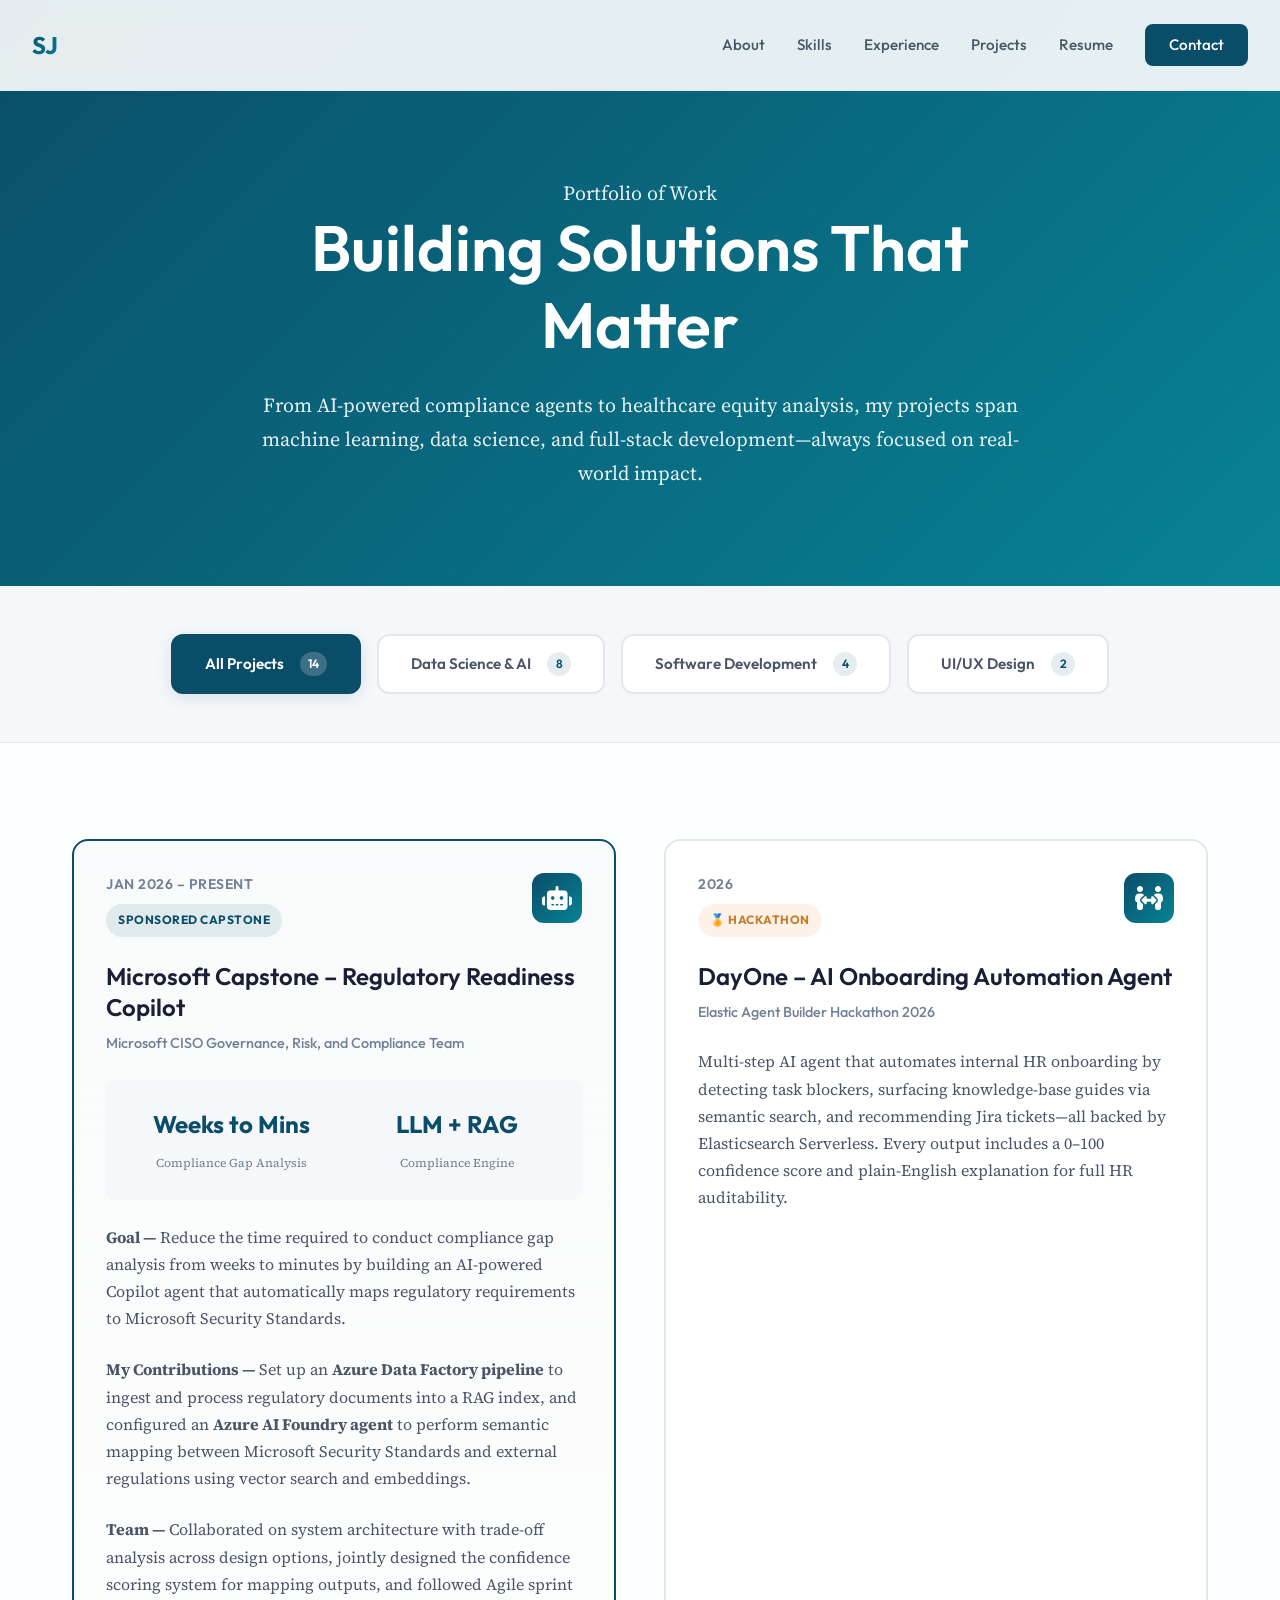
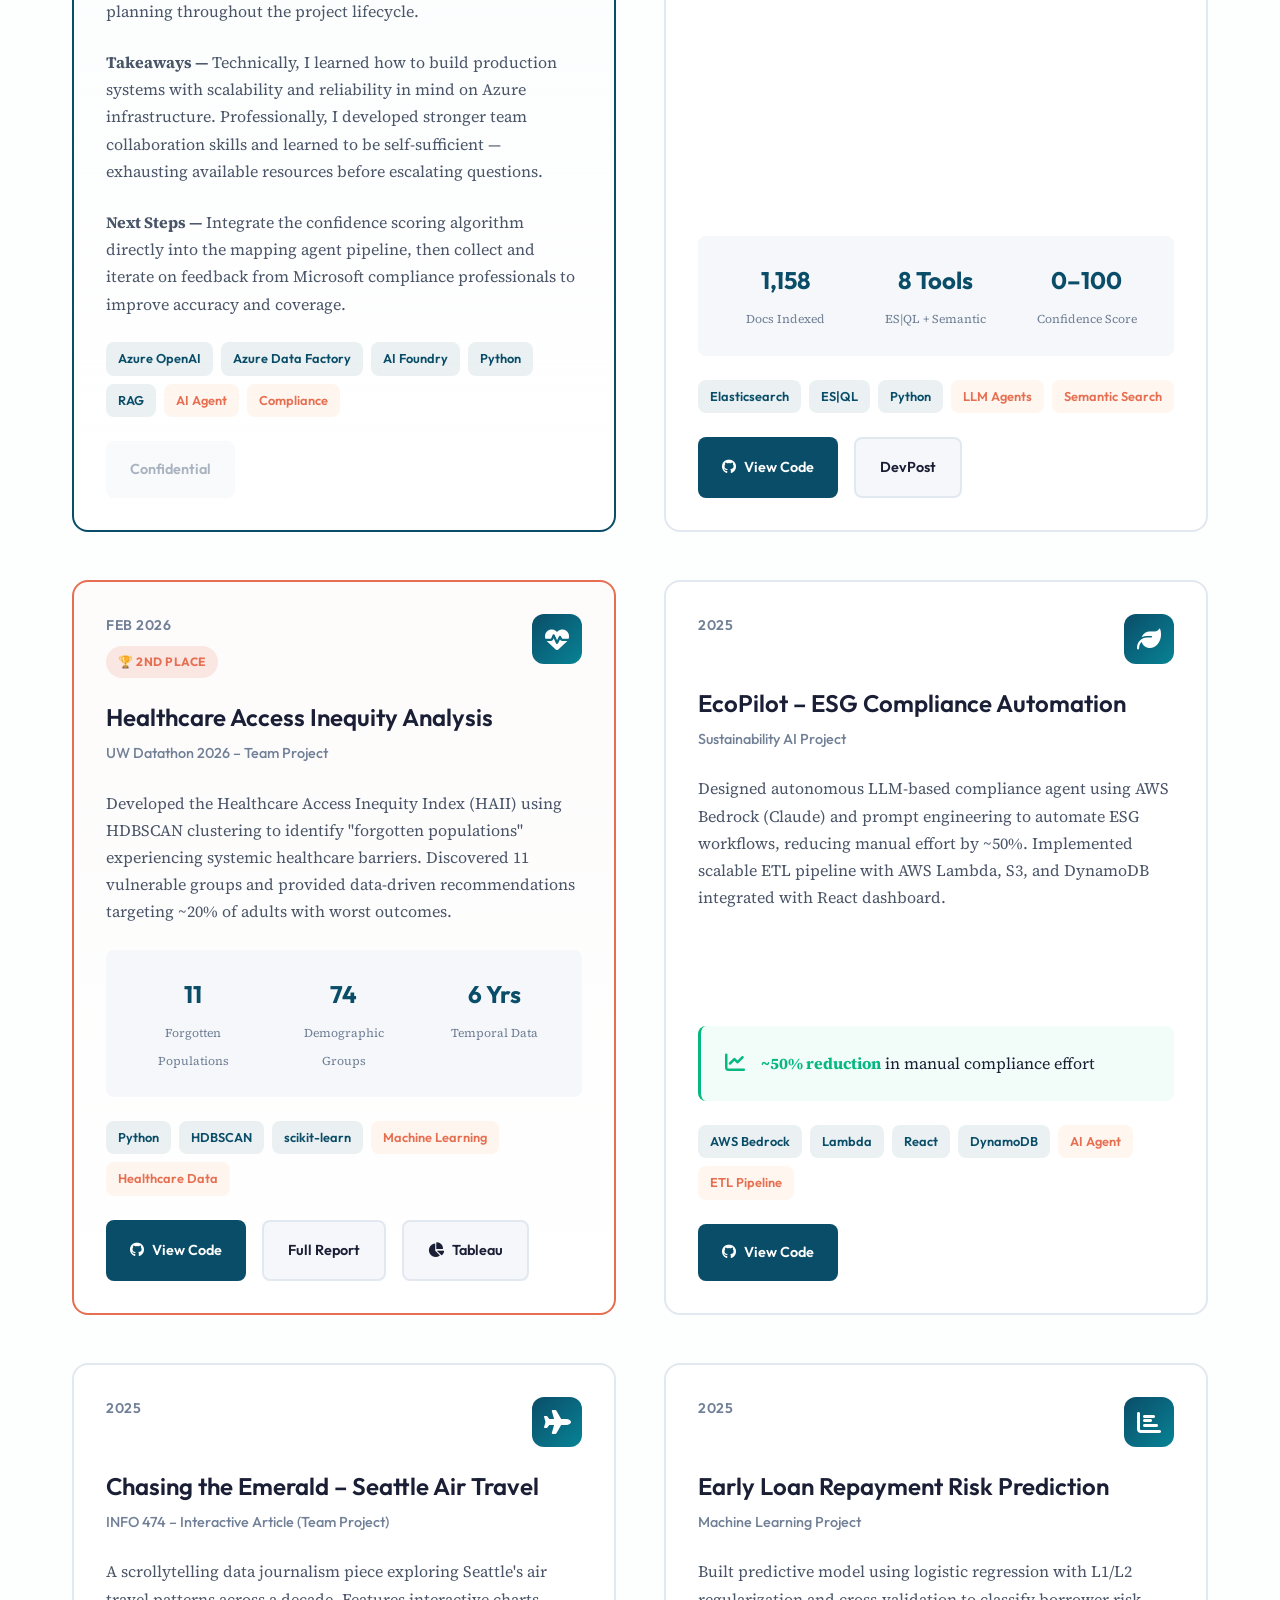
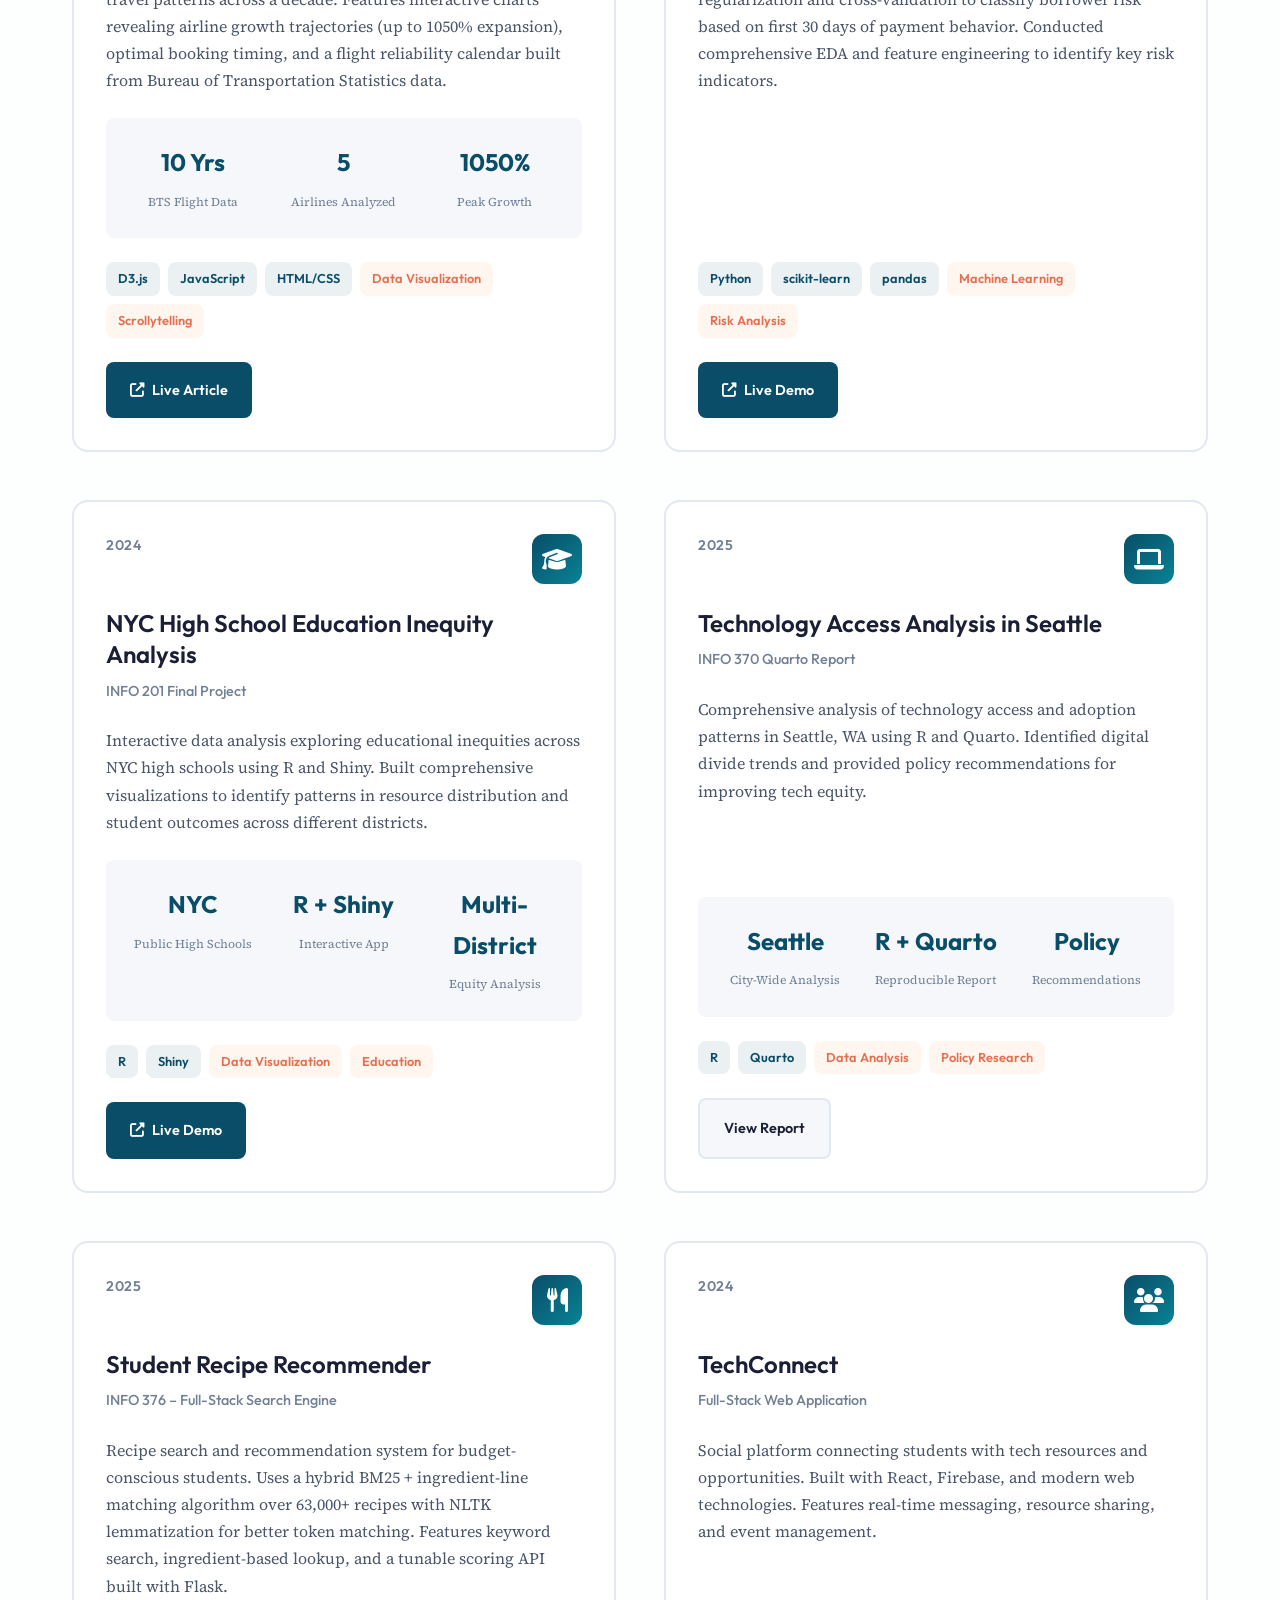
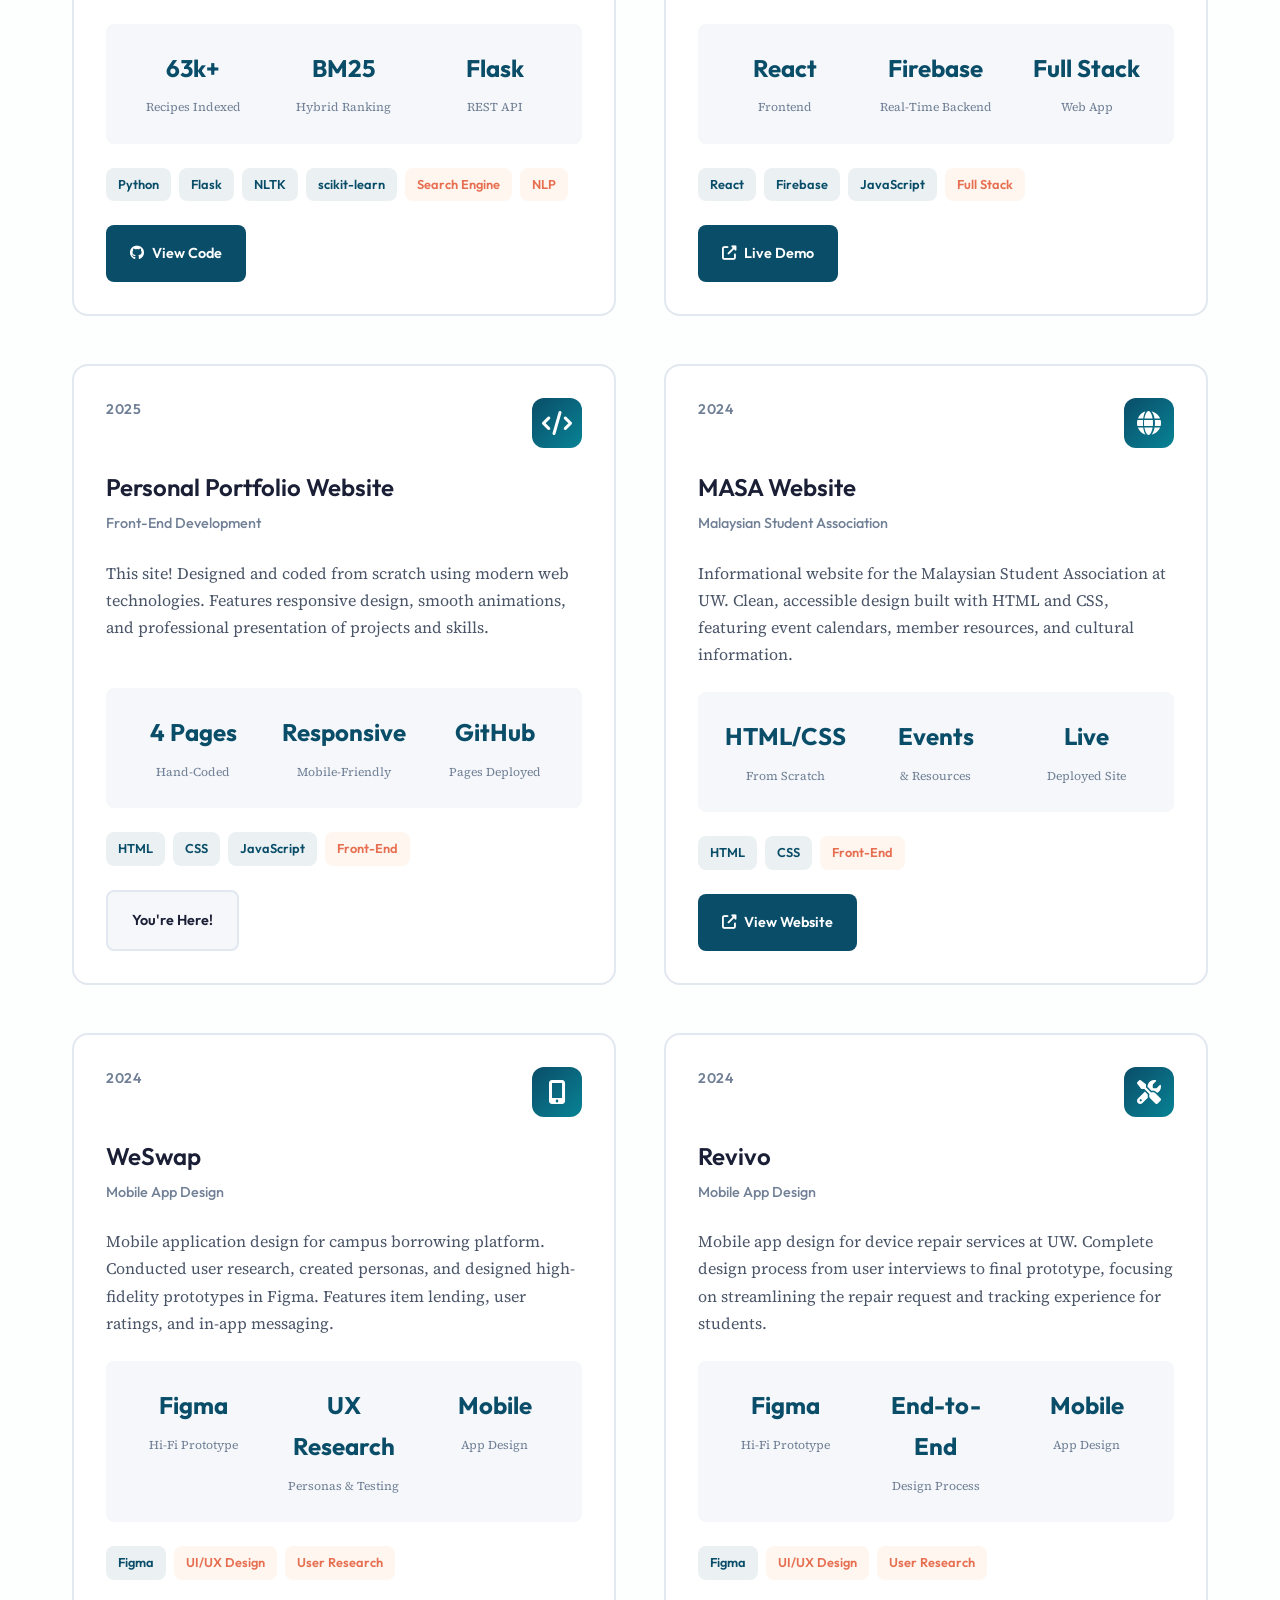
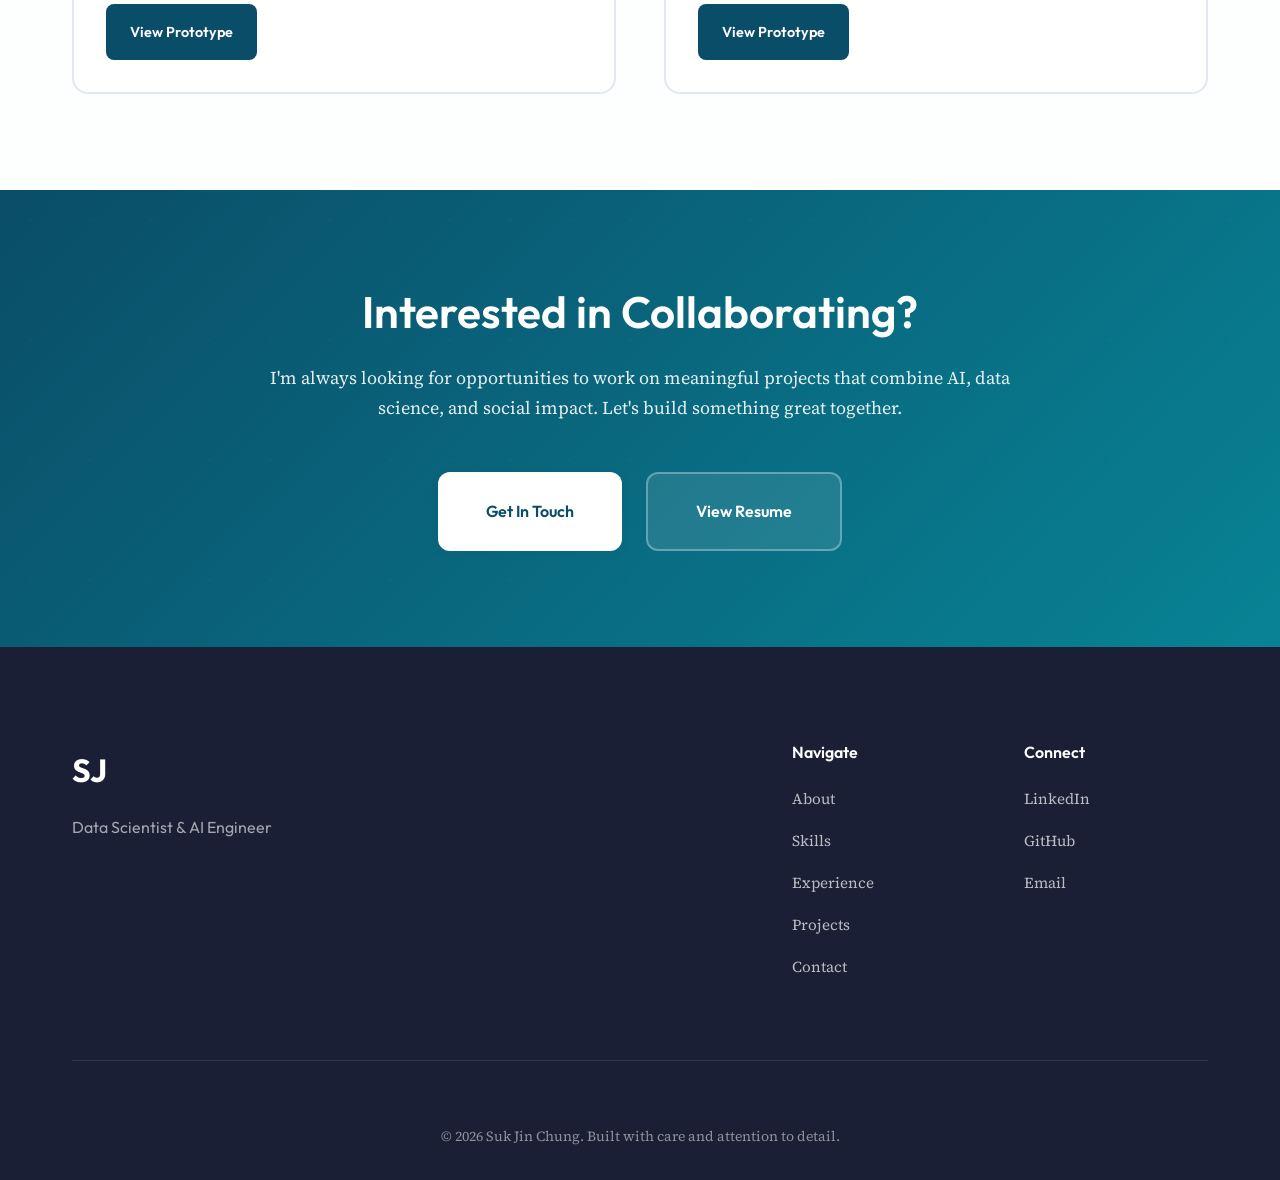
==== commit 66456ebe: "Merge branch 'main' of https://github.com/sukjin620/sukjin620.github.io" ====
--- a/projects.html
+++ b/projects.html
@@ -319,20 +319,6 @@
                             to classify borrower risk based on first 30 days of payment behavior. Conducted comprehensive
                             EDA and feature engineering to identify key risk indicators.
                         </p>
-                        <div class="project-impact">
-                            <div class="impact-stat">
-                                <strong>71%</strong>
-                                <span>Recall Score</span>
-                            </div>
-                            <div class="impact-stat">
-                                <strong>30-Day</strong>
-                                <span>Behavioral Window</span>
-                            </div>
-                            <div class="impact-stat">
-                                <strong>39k+</strong>
-                                <span>Loans Analyzed</span>
-                            </div>
-                        </div>
                         <div class="project-tags">
                             <span class="tag tool">Python</span>
                             <span class="tag tool">scikit-learn</span>
